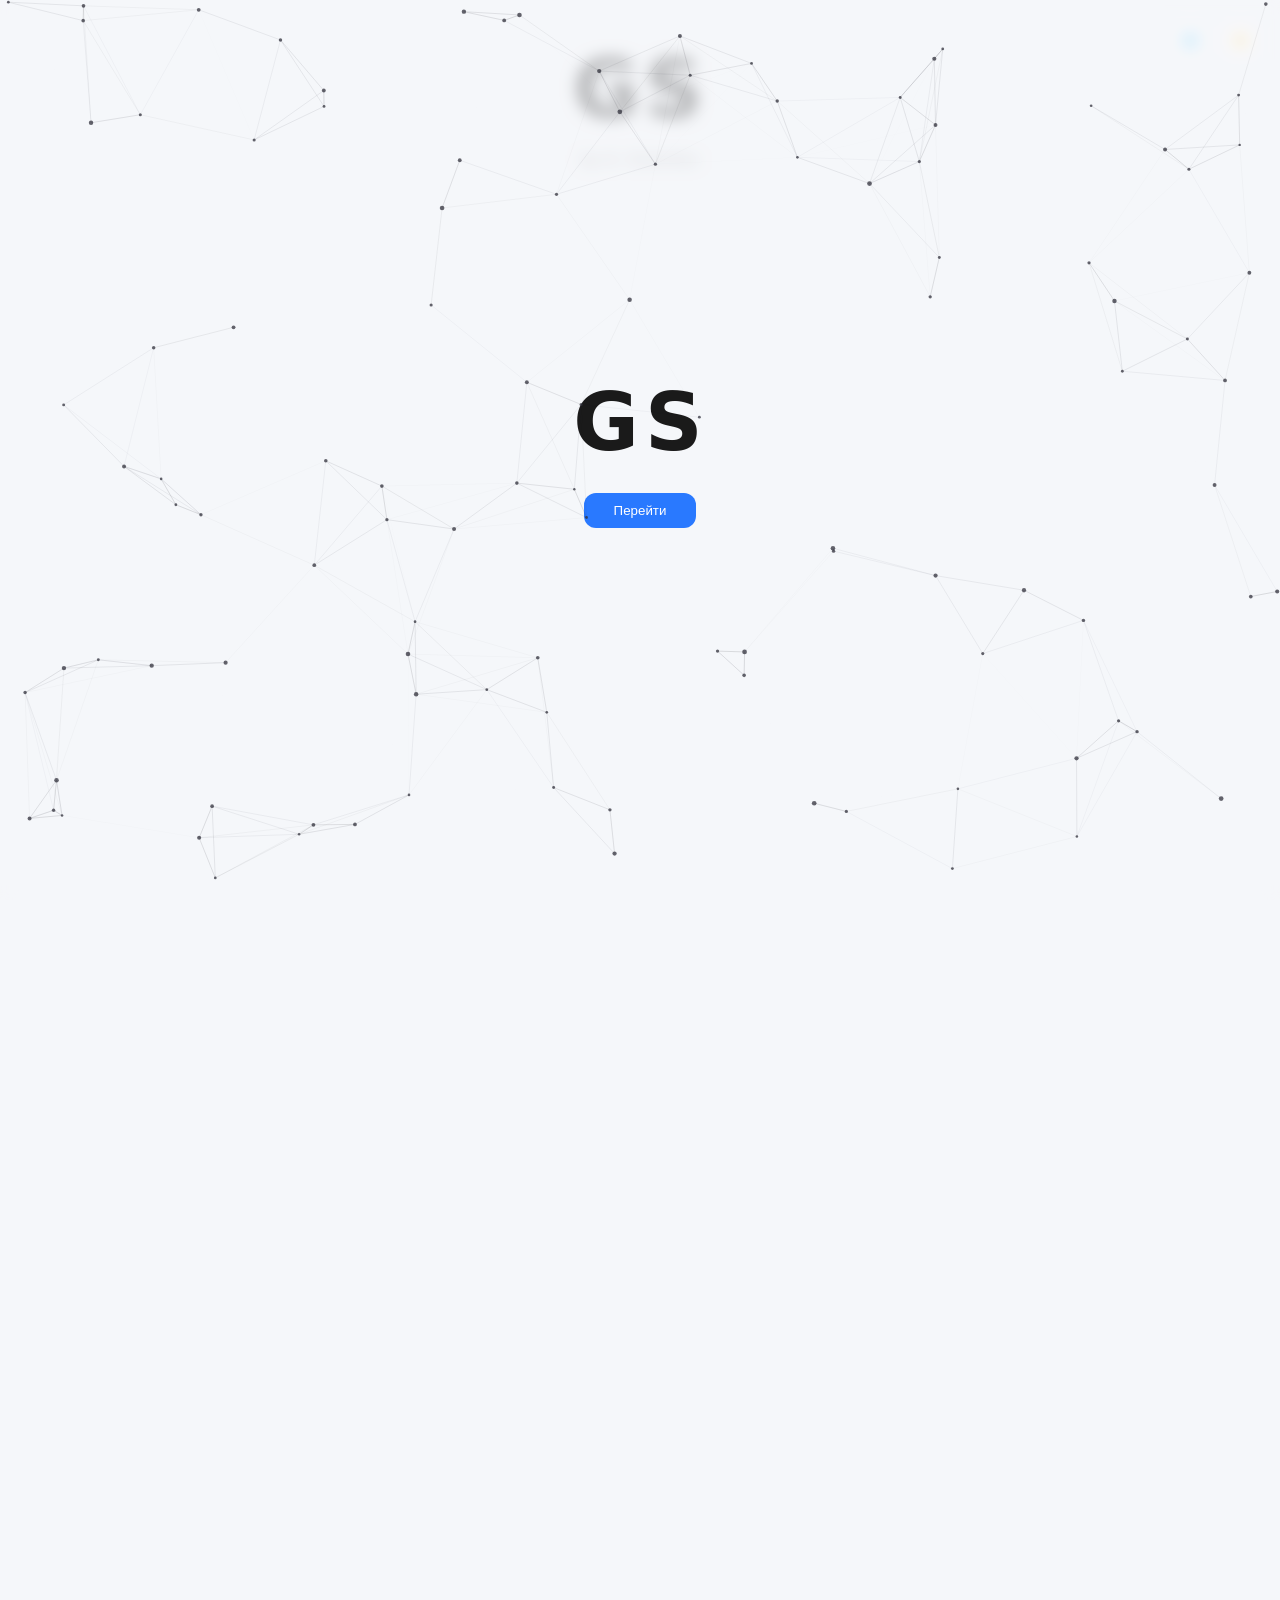
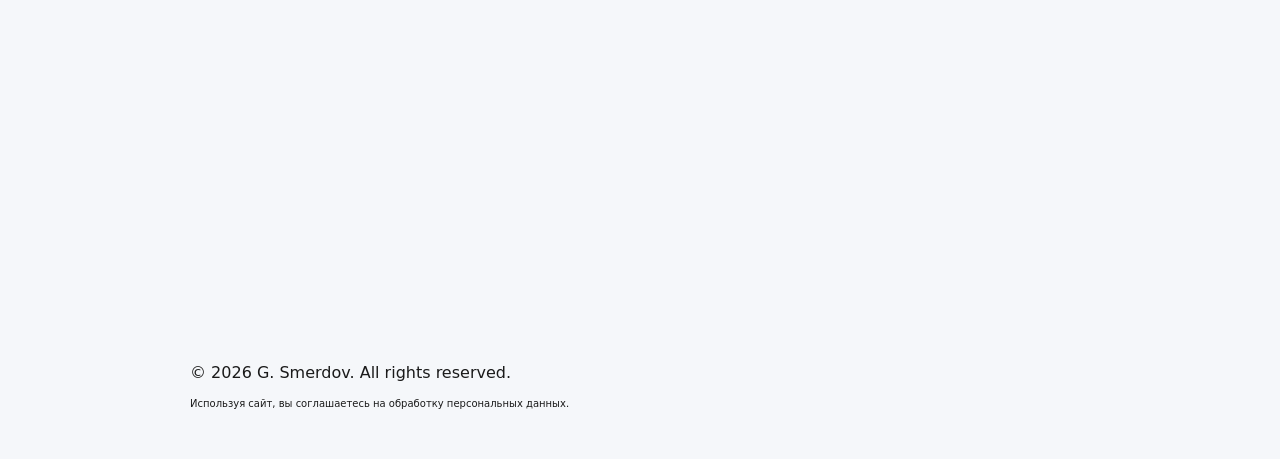
==== index.html @ bc24699f "Update index.html" ====
<!DOCTYPE html>
<html lang="ru" id="html-tag" style="scroll-behavior: smooth;">
<head>
    <meta charset="UTF-8">
    <meta name="viewport" content="width=device-width, initial-scale=1.0">
    <title id="site-title">GS | Мои проекты</title>
	<link rel="icon" href="images/GS Ecosystem.png" type="image/png">
    <!-- Мета-описание для поисковых систем (SEO) -->
    <meta name="description" content="Портфолио разработчика G. Smerdov. Проекты GS.HTTP и GS.HTTP Lite для анализа HTTP-трафика и API.">
    
    <style>
        :root { --bg: #050505; --card: #111; --acc: #2979FF; --txt: #fff; --brd: #1A1A1A; --heart: #FF1744; }
        .light { --bg: #f5f7fa; --card: #fff; --txt: #1a1a1a; --brd: #e1e4e8; }
        body { font-family: system-ui, sans-serif; background: var(--bg); color: var(--txt); margin: 0; transition: 0.3s; }
        .container { max-width: 900px; margin: 0 auto; padding: 40px 20px; }
        .btn, .card, .c-btn { border-radius: 12px; border: 1px solid var(--brd); transition: 0.2s; }
        .btn:active { transform: scale(0.96); }
        .controls { position: fixed; top: 20px; right: 20px; display: flex; gap: 10px; z-index: 100; }
        .c-btn { width: 40px; height: 40px; background: var(--card); color: var(--txt); cursor: pointer; display: flex; align-items: center; justify-content: center; }
        header { text-align: center; margin-bottom: 60px; }
        .grid { display: grid; grid-template-columns: repeat(auto-fit, minmax(280px, 1fr)); gap: 20px; }
        .card { background: var(--card); padding: 20px; text-decoration: none; color: inherit; }
        .card:hover { border-color: var(--acc); }
        .badge { font-size: 10px; font-weight: 700; padding: 4px 8px; background: var(--brd); border-radius: 6px; text-transform: uppercase; }
        .more-btn { display: inline-block; margin-top: 20px; color: var(--acc); font-weight: 700; text-decoration: none; border: 1px solid var(--acc); padding: 10px 20px; border-radius: 10px; cursor: pointer; background: none; }
        .more-btn:hover { background: var(--acc); color: #fff; }
/* Возвращаем приветственное окно на самый верхний слой */
/* Полностью непрозрачное приветственное окно поверх всего сайта */
#welcome {
    position: fixed;
    inset: 0;
    background: rgba(5, 5, 5, 0.7); /* Изменили сплошной цвет на прозрачный */
    backdrop-filter: blur(8px); /* Добавили размытие заднего плана */
    -webkit-backdrop-filter: blur(8px);
    display: flex;
    flex-direction: column;
    align-items: center;
    justify-content: center;
    z-index: 1000;
    transition: 0.5s;
}

/* Настройки прозрачности welcome-экрана для светлой темы */
.light #welcome {
    background: rgba(245, 247, 250, 0.7);
}



        
/* ==========================================
   ИСПРАВЛЕНИЕ ВЫРАВНИВАНИЯ И СПОЙЛЕРОВ
   ========================================== */

/* Карточка новости */
.news-card {
    cursor: pointer !important;
}

.news-item {
    display: block !important;
    width: 100% !important;
    text-align: left !important; /* Принудительно выравниваем текст по левому краю */
}

.news-item-title {
    font-size: 1.3rem !important;
    font-weight: 700 !important;
    text-align: left !important;
    margin-bottom: 4px !important;
}

/* Кнопка "Подробнее" */
.more-details-btn {
    display: flex !important;
    align-items: center !important;
    gap: 6px !important;
    font-size: 13px !important;
    color: var(--acc) !important;
    font-weight: 600 !important;
    margin-top: 12px !important;
    text-align: left !important;
}

.more-details-btn .arrow {
    display: inline-block !important;
    transition: transform 0.3s cubic-bezier(0.4, 0, 0.2, 1) !important;
}

/* Поворот стрелочки при открытии */
.news-card.active .more-details-btn .arrow {
    transform: rotate(90deg) !important;
}

/* Скрываемый контейнер (Grid-сетка) */
.news-content-scroll {
    display: grid !important;
    grid-template-rows: 0fr !important; /* Изначально скрыт */
    overflow: hidden !important;
    transition: grid-template-rows 0.4s cubic-bezier(0.4, 0, 0.2, 1) !important;
}

/* Раскрытие при добавлении класса active */
.news-card.active .news-content-scroll {
    grid-template-rows: 1fr !important;
}

.news-content-body {
    min-height: 0 !important;
    padding-top: 16px !important;
    text-align: left !important; /* Выравнивание контента внутри */
}

.news-content-body h4 {
    font-size: 1.1rem !important;
    margin-bottom: 10px !important;
    text-align: left !important;
}

/* Красивые списки с дефисами */
.news-content-body ul {
    list-style: none !important; /* Полностью убираем дефолтные белые точки слева */
    padding: 0 !important;
    margin: 0 !important;
    text-align: left !important;
}

.news-content-body ul li {
    position: relative !important;
    padding-left: 20px !important; /* Отступ под кастомный дефис */
    margin-bottom: 8px !important;
    font-size: 0.95rem !important;
    line-height: 1.5 !important;
    text-align: left !important;
    list-style-type: none !important;
}

/* Автоматический дефис вместо точек */
.news-content-body ul li::before {
    content: "—" !important;
    position: absolute !important;
    left: 0 !important;
    top: 0 !important;
    color: var(--acc) !important;
    font-weight: bold !important;
}



        /* Стили для спойлеров и кнопок копирования */
        summary.news-title { list-style: none; cursor: pointer; outline: none; padding-right: 20px; position: relative; }
        summary.news-title::-webkit-details-marker { display: none; }
        summary.news-title::after { content: '▸'; position: absolute; right: 0; top: 0; color: var(--acc); transition: transform 0.2s; }
        details[open] summary.news-title::after { transform: rotate(90deg); }
        .share-btn { background: none; border: none; cursor: pointer; font-size: 14px; opacity: 0.5; padding: 0; transition: 0.2s; margin-top: -3px; }
        .share-btn:hover { opacity: 1; transform: scale(1.1); }

        /* Стили для Toast-уведомлений */
        #toast-container { position: fixed; bottom: 30px; left: 50%; transform: translateX(-50%); z-index: 2000; pointer-events: none; }
        .toast { background: var(--card); color: var(--txt); border: 1px solid var(--brd); padding: 12px 24px; border-radius: 10px; font-size: 14px; font-weight: 600; box-shadow: 0 4px 12px rgba(0,0,0,0.15); opacity: 0; transform: translateY(20px); transition: 0.3s; }
        .toast.show { opacity: 1; transform: translateY(0); }

        /* Стили для контактов */
        .contacts-grid { display: flex; flex-wrap: wrap; justify-content: center; gap: 15px; margin-top: 20px; }
        .contact-link { display: flex; align-items: center; gap: 8px; font-size: 14px; color: inherit; text-decoration: none; background: var(--card); border: 1px solid var(--brd); padding: 10px 20px; border-radius: 10px; font-weight: 600; transition: 0.2s; }
        .contact-link:hover { border-color: var(--acc); background: rgba(41, 121, 255, 0.05); }
        
        /* Стилизация кнопки CloudTips с анимацией пульсации */
        .contact-link.tips-btn:hover { border-color: var(--heart); background: rgba(255, 23, 68, 0.05); }
        .contact-link.tips-btn:hover span { animation: pulse 0.8s infinite alternate; display: inline-block; }
        @keyframes pulse { 
            0% { transform: scale(1); } 
            100% { transform: scale(1.3); } 
        }

        /* Стили кастомного скроллбара */
        ::-webkit-scrollbar { width: 8px; height: 8px; }
        ::-webkit-scrollbar-track { background: var(--bg); }
        ::-webkit-scrollbar-thumb { background: var(--brd); border-radius: 4px; }
        ::-webkit-scrollbar-thumb:hover { background: var(--acc); }

        /* Эффект плавного появления при скролле (Scroll Reveal) */
        .reveal { opacity: 0; transform: translateY(40px); transition: opacity 0.6s ease-out, transform 0.6s ease-out; }
        .reveal.active { opacity: 1; transform: translateY(0); }
/* ==========================================
   ФИНАЛЬНЫЙ ФИКС ВЫРАВНИВАНИЯ И КЛИКОВ
   ========================================== */

/* Делаем всю карточку кликабельной */
.news-card {
    cursor: pointer !important;
    text-align: left !important; /* Убираем центрирование текста */
}

.news-item {
    text-align: left !important;
}

.news-item-title {
    font-size: 1.3rem !important;
    font-weight: 700 !important;
    text-align: left !important;
}

/* Кнопка "Подробнее" со стрелочкой */
.more-details-btn {
    display: flex !important;
    align-items: center !important;
    gap: 6px !important;
    font-size: 13px !important;
    color: var(--acc) !important;
    font-weight: 600 !important;
    margin-top: 12px !important;
    text-align: left !important;
}

.more-details-btn .arrow {
    display: inline-block !important;
    transition: transform 0.3s ease !important;
}

/* Поворот стрелочки при открытии карточки */
.news-card.active .more-details-btn .arrow {
    transform: rotate(90deg) !important;
}

/* Скрытие контента через сетку Grid */
.news-content-scroll {
    display: grid !important;
    grid-template-rows: 0fr !important; /* По умолчанию скрыто */
    overflow: hidden !important;
    transition: grid-template-rows 0.4s cubic-bezier(0.4, 0, 0.2, 1) !important;
}

/* Раскрытие сетки при клике (добавлении класса active) */
.news-card.active .news-content-scroll {
    grid-template-rows: 1fr !important;
}

.news-content-body {
    min-height: 0 !important;
    padding-top: 16px !important;
    text-align: left !important;
}

.news-content-body h4 {
    text-align: left !important;
    font-size: 1.1rem !important;
    margin-bottom: 10px !important;
}

/* Полное удаление улетевших стандартных точек */
.news-content-body ul {
    list-style: none !important; 
    padding: 0 !important;
    margin: 0 !important;
    text-align: left !important;
}

.news-content-body ul li {
    position: relative !important;
    padding-left: 20px !important; /* Отступ для красивого дефиса */
    margin-bottom: 8px !important;
    font-size: 0.95rem !important;
    line-height: 1.5 !important;
    text-align: left !important;
    list-style-type: none !important;
}

/* Новые автоматические маркеры-дефисы */
.news-content-body ul li::before {
    content: "—" !important;
    position: absolute !important;
    left: 0 !important;
    top: 0 !important;
    color: var(--acc) !important;
    font-weight: bold !important;
}

/* --- СТИЛИ АНИМАЦИИ ЛОГОТИПА --- */
.logo-container {
    display: flex;
    align-items: center;
    justify-content: center;
    height: 100px;
    margin: 0 auto 10px auto;
}

.main-letter {
    font-size: 5rem;
    font-weight: 800;
    color: var(--txt); /* Переменная цвета текста сайта */
    text-transform: uppercase;
    line-height: 1;
    user-select: none;
}

.extra-text {
    font-size: 3.8rem;
    font-weight: 600;
    color: var(--txt);
    opacity: 0.7; /* Делаем выезжающий текст чуть мягче */
    line-height: 1;
    white-space: nowrap;
    overflow: hidden;
    opacity: 0;
    max-width: 0;
}

.text-g {
    padding-left: 4px;
    animation: expandTextG 7s cubic-bezier(0.25, 1, 0.5, 1) infinite;
}

.text-s {
    padding-left: 4px;
    animation: expandTextS 7s cubic-bezier(0.25, 1, 0.5, 1) infinite;
}

.divider {
    width: 2px;
    background-color: var(--brd); /* Граница в цвет текущей темы */
    border-radius: 1px;
    height: 0;
    opacity: 0;
    margin: 0;
    animation: showDivider 7s cubic-bezier(0.25, 1, 0.5, 1) infinite;
}

@keyframes showDivider {
    0%, 15%, 85%, 100% { height: 0; opacity: 0; margin: 0; }
    28%, 72% { height: 60px; opacity: 1; margin: 0 15px; }
}

@keyframes expandTextG {
    0%, 15%, 85%, 100% { opacity: 0; max-width: 0; letter-spacing: -10px; }
    28%, 72% { opacity: 1; max-width: 220px; letter-spacing: normal; }
}

@keyframes expandTextS {
    0%, 15%, 85%, 100% { opacity: 0; max-width: 0; letter-spacing: -10px; }
    28%, 72% { opacity: 1; max-width: 150px; letter-spacing: normal; }
}

/* Адаптивность для мобильных экранов */
@media (max-width: 480px) {
    .logo-container { height: 60px; }
    .main-letter { font-size: 2.8rem; }
    .extra-text { font-size: 2.1rem; }
    @keyframes showDivider {
        0%, 15%, 85%, 100% { height: 0; opacity: 0; margin: 0; }
        28%, 72% { height: 35px; opacity: 1; margin: 0 8px; }
    }
    @keyframes expandTextG {
        0%, 15%, 85%, 100% { opacity: 0; max-width: 0; letter-spacing: -5px; }
        28%, 72% { opacity: 1; max-width: 120px; letter-spacing: normal; }
    }
    @keyframes expandTextS {
        0%, 15%, 85%, 100% { opacity: 0; max-width: 0; letter-spacing: -5px; }
        28%, 72% { opacity: 1; max-width: 80px; letter-spacing: normal; }
    }
}
/* --- СТИЛИ РАЗДЕЛА: ДИЗАЙН ПРОЕКТОВ --- */
.slider-window {
    position: relative;
    width: 100%;
    max-width: 1000px;
    padding: 30px 0;
    display: flex;
    justify-content: center;
    align-items: center;
    margin: 0 auto;
}

/* Окно просмотра: центрирует элементы и скрывает полосу прокрутки браузера */
.slider-viewport {
    width: 100%;
    max-width: 800px; /* Ширина, чтобы было видно боковые телефоны */
    overflow-x: auto;
    scroll-behavior: smooth;
    display: flex;
    justify-content: flex-start;
    scrollbar-width: none; /* Скрываем скроллбар в Firefox */
}

.slider-viewport::-webkit-scrollbar {
    display: none; /* Скрываем скроллбар в Chrome/Safari */
}

/* Длинная лента со всеми смартфонами */
.slider-track {
    display: flex;
    gap: 40px;
    /* Добавляем отступы по бокам, чтобы первый и последний слайды могли встать ровно по центру */
    padding: 0 calc(50% - 130px); 
}

/* Стиль смартфона */
.phone-card {
    width: 260px;
    flex-shrink: 0;
    transition: opacity 0.4s, transform 0.4s, filter 0.4s;
    opacity: 0.3;
    filter: blur(1.5px);
    transform: scale(0.85);
}

/* Класс активного центрального экрана */
.phone-card.active {
    opacity: 1;
    filter: blur(0);
    transform: scale(1);
}

.phone-card img {
    width: 100%;
    display: block;
    height: auto;
    border-radius: 28px;
    border: 1px solid rgba(255, 255, 255, 0.15);
    box-shadow: 0 20px 40px rgba(0,0,0,0.5);
}

/* Кнопки-стрелки */
.nav-btn {
    position: absolute;
    top: 50%;
    transform: translateY(-50%);
    width: 48px;
    height: 48px;
    background-color: #ffffff;
    border: 1px solid #eaeaea;
    border-radius: 50%;
    display: flex;
    justify-content: center;
    align-items: center;
    cursor: pointer;
    box-shadow: 0 4px 12px rgba(0, 0, 0, 0.2);
    z-index: 10;
    transition: background-color 0.2s;
}

.nav-btn:hover { background-color: #f9f9f9; }
.nav-btn svg { width: 22px; height: 22px; fill: #4a4a4a; }
.prev-btn { left: 20px; }
.next-btn { right: 20px; }

/* Описание под телефонами */
.slider-description {
    text-align: center;
    margin-top: 20px;
    font-size: 1.05em; /* Сделали шрифт чуть крупнее и выразительнее */
    font-weight: 500;  /* Сделали текст немного плотнее */
    
    /* Самое важное изменение: */
    color: inherit;    /* Текст автоматически станет чёрным на светлой теме и белым на тёмной */
    
    min-height: 40px;
    padding: 0 20px;
    font-family: Arial, sans-serif;
    opacity: 0.9;      /* Добавит мягкости внешнему виду */
}


/* Индикаторы */
.dots-container {
    display: flex;
    justify-content: center;
    gap: 8px;
    margin-top: 15px;
    margin-bottom: 10px;
}

.dot {
    width: 8px;
    height: 8px;
    background-color: #555555;
    border-radius: 50%;
    transition: background-color 0.3s;
}

.dot.active { background-color: #ffffff; }

/* Обновлённые стили для идеальной видимости на тёмном фоне */
.main-link-block {
    display: inline-flex;
    align-items: center;
    gap: 12px;
    padding: 10px 20px;
    background: #111111; /* Тёмный фон кнопки */
    border: 1px solid #333333; /* Сделали рамку контрастнее, чтобы её было видно */
    border-radius: 10px;
    text-decoration: none;
    transition: all 0.2s ease-in-out;
    width: fit-content;
    margin-top: 15px;
}

/* Эффект при наведении */
.main-link-block:hover {
    background-color: #1a1a1a;
    border-color: #555555; /* Рамка становится ещё ярче */
}

/* Иконка GitHub — делаем её БЕЛОЙ */
.logo {
    max-height: 22px;
    width: auto;
    filter: invert(1); /* ХАК: автоматически перекрашивает чёрный PNG-логотип в белый цвет */
}

/* Белый текст */
.github-text {
    color: #ffffff;
    font-weight: 500;
    font-size: 15px;
    white-space: nowrap;
}
		

</style>
</head>
<body class="light" id="body-tag">



<!-- Контейнер для всплывающих уведомлений -->
<div id="toast-container"></div>

<!-- Индикатор прогресса прокрутки -->
<div id="scroll-progress" style="position: fixed; top: 0; left: 0; width: 0%; height: 4px; background: var(--acc); z-index: 1001; transition: width 0.1s ease-out;"></div>

<div id="welcome">
    <div class="logo-container" style="margin-bottom: 20px;">
        <div class="main-letter">G</div>
        <div class="extra-text text-g">S.HTTP</div>
        <div class="divider"></div>
        <div class="main-letter">S</div>
        <div class="extra-text text-s">peed</div>
    </div>
    <button class="btn" style="padding: 10px 30px; background: var(--acc); color: #fff; border: none; cursor: pointer;" onclick="closeW()" data-key="w_b">Перейти</button>
</div>


<div class="controls">
    <button class="c-btn" onclick="toggleL()">🌐</button>
    <button class="c-btn" onclick="toggleT()" id="tBtn">☀️</button>
</div>

<div class="container">
    <header style="text-align: center; margin-bottom: 40px;">
        <div class="logo-container">
            <!-- Левая часть: G + S.HTTP -->
            <div class="main-letter">G</div>
            <div class="extra-text text-g">S.HTTP</div>
            
            <!-- Вертикальный разделитель -->
            <div class="divider"></div>
            
            <!-- Правая часть: S + peed -->
            <div class="main-letter">S</div>
            <div class="extra-text text-s">peed</div>
        </div>
        <p style="opacity: 0.5; margin: 0;">by G. Smerdov</p>
    </header>


    <!-- Раздел с проектами -->
    <section class="reveal">
        <h2 data-key="p_h">Мои проекты</h2>
        <div class="grid">
<div class="card"> 
    <span class="badge">Android</span> 
    <h3>GS.HTTP</h3> 
    <p style="font-size: 14px; opacity: 0.7;" data-key="p_d2">Анализ HTTP-трафика.</p>

    <!-- Контейнер для двух кнопок сторов --> 
    <div style="display: flex; gap: 10px; margin-top: 14px; flex-wrap: wrap;"> 

        <!-- КНОПКА RUSTORE (С динамическими цветами под любую тему) --> 
        <a href="https://www.rustore.ru/catalog/app/com.flet.gshttp" target="_blank" rel="noopener noreferrer" 
           style="display: inline-flex; align-items: center; justify-content: center; gap: 8px; color: currentColor; background-color: rgba(128, 128, 128, 0.08); border: 1px solid rgba(128, 128, 128, 0.2); padding: 8px 16px; height: 38px; border-radius: 10px; font-family: system-ui, sans-serif; font-size: 13px; font-weight: 600; text-decoration: none; transition: all 0.2s ease;" 
           onmouseover="this.style.backgroundColor='rgba(128, 128, 128, 0.15)'; this.style.borderColor='rgba(128, 128, 128, 0.4)';" 
           onmouseout="this.style.backgroundColor='rgba(128, 128, 128, 0.08)'; this.style.borderColor='rgba(128, 128, 128, 0.2)';" 
           onmousedown="this.style.transform='translateY(1px)';" 
           onmouseup="this.style.transform='none';"> 
            <span style="display: flex; align-items: center; justify-content: center; width: 18px; height: 18px;"> 
                <img src="images/rutore-logo.svg.png" alt="Логотип RuStore" style="width: 100%; height: 100%; object-fit: contain;"> 
            </span> 
            <span>RuStore</span> 
        </a> 

        <!-- КНОПКА RUMARKET (С динамическими цветами под любую тему) --> 
        <a href="https://ruplay.market/apps/com.flet.gshttp" target="_blank" rel="noopener noreferrer" 
           style="display: inline-flex; align-items: center; justify-content: center; gap: 8px; color: currentColor; background-color: rgba(128, 128, 128, 0.08); border: 1px solid rgba(128, 128, 128, 0.2); padding: 8px 16px; height: 38px; border-radius: 10px; font-family: system-ui, sans-serif; font-size: 13px; font-weight: 600; text-decoration: none; transition: all 0.2s ease;" 
           onmouseover="this.style.backgroundColor='rgba(128, 128, 128, 0.15)'; this.style.borderColor='rgba(128, 128, 128, 0.4)';" 
           onmouseout="this.style.backgroundColor='rgba(128, 128, 128, 0.08)'; this.style.borderColor='rgba(128, 128, 128, 0.2)';" 
           onmousedown="this.style.transform='translateY(1px)';" 
           onmouseup="this.style.transform='none';"> 
            <span style="display: flex; align-items: center; justify-content: center; width: 18px; height: 18px;"> 
                <svg viewBox="0 0 600 600" version="1.1" xmlns="http://w3.org" style="width: 100%; height: 100%;"> 
                    <defs> 
                        <linearGradient x1="50%" y1="0%" x2="50%" y2="100%" id="gradient-lite-card-v3"> 
                            <stop stop-color="#FF4272" offset="0%"></stop> 
                            <stop stop-color="#FF1D3C" offset="100%"></stop> 
                        </linearGradient> 
                    </defs> 
                    <g stroke="none" stroke-width="1" fill="none" fill-rule="evenodd"> 
                        <path d="M460.002882,599.95 L139.897118,599.95 C62.6046801,599.95 -0.05,537.291794 -0.05,460.002882 L-0.05,139.897118 C-0.05,62.6046801 62.6082055,-0.05 139.897118,-0.05 L460.002882,-0.05 C537.29532,-0.05 599.95,62.6082055 599.95,139.897118 L599.95,460.002882 C599.95,537.291794 537.291794,599.95 460.002882,599.95 Z" fill="url(#gradient-lite-card-v3)"></path> 
                        <g transform="translate(100.100000, 155.970000)" fill="#FFFFFF" fill-rule="nonzero"> 
                            <path d="M313.585816,1.12419979 C342.388231,1.12766954 371.194115,1.13113929 400,1.13460905 L400,192.661474 C400,192.661474 398.03959,225.898232 383.688694,245.700109 C379.80314,251.060024 375.177989,255.821734 374.167646,256.844004 L373.983425,257.029295 C373.97218,257.040512 373.966447,257.0462 373.966447,257.0462 C372.158706,258.843532 366.600163,264.211239 358.310925,269.537309 C348.300689,275.96676 337.91225,280.015961 327.176836,282.906265 C321.208862,284.50929 307.121667,287.909648 265.259104,288.008968 C250.668795,288.041498 240.034004,287.656356 232.171545,287.083847 C232.146801,281.749188 232.107942,273.061228 232.069134,264.213944 L232.057108,261.466656 C232.018462,252.620589 231.981334,243.945609 231.95989,238.635693 C231.940063,234.171279 231.908433,226.14663 231.877366,217.952072 L231.868076,215.491998 C231.837245,207.297361 231.808212,199.271848 231.793342,194.805781 C231.95989,192.109783 231.904374,187.234781 229.680262,181.77339 C229.253483,180.732465 227.522076,176.638157 223.625544,172.464045 C219.34734,167.866623 214.808903,165.750074 209.958189,163.453098 C207.085234,162.092955 203.674468,160.746691 198.59475,159.35879 C192.411651,157.665551 182.970455,155.687792 170.618136,155.347756 C176.239135,154.272133 201.925713,148.734408 218.129456,124.723721 C226.200101,112.763484 228.975903,100.584653 229.784355,90.9387415 C229.815583,119.345605 229.84681,147.752468 229.878038,176.155861 C229.964782,179.649902 230.714249,194.271439 242.03952,205.516906 C249.249666,212.671536 257.573602,215.329366 260.137749,216.054545 C265.509941,217.57108 269.802197,217.67412 271.290739,217.678244 L272.066758,217.678389 C294.998352,217.678389 313.585816,199.087455 313.585816,176.159331 L313.585816,1.12419979 Z M161.270623,0.0728648011 C170.035218,0.24288267 178.896966,0.357384501 187.862806,0.409430787 C202.054093,0.492704846 215.995559,0.419840044 229.683732,0.211654898 C229.71149,25.4020576 229.739248,50.5889905 229.767006,75.7793931 C229.263892,68.3610624 226.918339,44.0519769 207.036658,23.6116653 C189.590743,5.68345449 168.921427,1.28727815 161.270623,0.0728648011 Z" opacity="0.8"></path> 
                            <path d="M143.456914,0 L143.456914,195.499731 C143.526309,202.116549 144.261897,213.580611 148.602557,226.366649 C148.151489,225.37083 147.610208,224.312555 146.954425,223.229993 C146.145972,221.894138 144.6401,219.649208 141.704689,216.807481 C135.702018,211.002585 129.158065,207.980431 127.433598,207.203206 L127.177268,207.088959 L127.177268,207.088959 L126.663833,206.864762 C121.263639,204.540322 115.498438,203.13918 102.03501,201.734876 C94.2974619,200.926424 84.203952,200.13532 72.2645339,199.906317 C72.4900678,229.024479 72.7190715,258.135702 72.9480752,287.250395 L0,287.142832 L0,287.142832 L0,0 L143.456914,0 Z M157.495533,0 C158.751583,0.0277580195 160.011103,0.0520462865 161.274093,0.0763345535 C168.924897,1.28727815 189.594212,5.68692424 207.036658,23.6151351 C226.009264,43.1186135 229.01407,66.1473604 229.687202,74.6586631 L229.687202,92.0213043 C228.764248,101.486789 225.905172,113.207613 218.132926,124.723721 C201.929182,148.734408 176.246075,154.272133 170.621606,155.347756 C182.973925,155.687792 192.418591,157.665551 198.59822,159.35879 C203.677938,160.746691 207.088704,162.092955 209.961659,163.453098 C214.812373,165.746604 219.350809,167.866623 223.629014,172.464045 C227.522076,176.638157 229.256953,180.732465 229.683732,181.77339 C231.907843,187.238251 231.963359,192.109783 231.796811,194.805781 C231.831509,204.184521 231.925192,229.260422 231.963359,238.635693 C231.982471,243.764101 232.016936,252.028039 232.053665,260.553685 L232.061566,262.383568 L232.061566,262.383568 L232.069507,264.215178 C232.107942,273.062012 232.146801,281.749188 232.171545,287.083847 C219.031592,286.119255 213.622248,284.627262 210.423136,283.652261 C192.633716,278.253327 182.005864,270.49843 178.366094,267.6914 C173.470273,263.91631 166.444024,257.705453 160.160303,248.958207 C155.746777,242.809806 152.48868,236.508735 150.091081,230.41932 C149.761455,229.267362 149.289568,227.882931 148.606027,226.366649 C144.261897,213.580611 143.529779,202.116549 143.460384,195.499731 L143.460384,0 L157.495533,0 Z M148.602557,226.370118 C149.286098,227.8864 149.761455,229.270832 150.087611,230.422789 C149.5498,229.059177 149.057095,227.705973 148.602557,226.370118 Z M174.625514,83.8852649 L81.4082982,37.852072 C76.1336615,35.2627049 69.9,39.0988043 69.9,45.0447584 L69.9,137.015242 C69.9,142.961196 76.1336615,146.797295 81.4082982,144.207928 L174.625514,98.1747351 C180.571468,95.2976606 180.571468,86.7623394 174.625514,83.8852649 Z"></path> 
                        </g> 
                    </g> 
                </svg> 
            </span> 
            <span>RuMarket</span> 
        </a> 
    </div> 
</div>

<div class="card"> 
    <span class="badge">Android</span> 
    <h3>GS.HTTP Lite</h3> 
    <!-- Описание исправлено на строгое «Анализ HTTP-трафика.» -->
    <p style="font-size: 14px; opacity: 0.7;" data-key="p_d0">Лёгкий анализ HTTP-трафика.</p> 

    <!-- Контейнер для двух кнопок сторов --> 
    <div style="display: flex; gap: 10px; margin-top: 14px; flex-wrap: wrap;"> 

        <!-- КНОПКА RUSTORE (С динамическими цветами под любую тему) --> 
        <a href="https://www.rustore.ru/catalog/app/com.georgiy.smerdov.gshttp" target="_blank" rel="noopener noreferrer" 
           style="display: inline-flex; align-items: center; justify-content: center; gap: 8px; color: currentColor; background-color: rgba(128, 128, 128, 0.08); border: 1px solid rgba(128, 128, 128, 0.2); padding: 8px 16px; height: 38px; border-radius: 10px; font-family: system-ui, sans-serif; font-size: 13px; font-weight: 600; text-decoration: none; transition: all 0.2s ease;" 
           onmouseover="this.style.backgroundColor='rgba(128, 128, 128, 0.15)'; this.style.borderColor='rgba(128, 128, 128, 0.4)';" 
           onmouseout="this.style.backgroundColor='rgba(128, 128, 128, 0.08)'; this.style.borderColor='rgba(128, 128, 128, 0.2)';" 
           onmousedown="this.style.transform='translateY(1px)';" 
           onmouseup="this.style.transform='none';"> 
            <span style="display: flex; align-items: center; justify-content: center; width: 18px; height: 18px;"> 
                <!-- Ваша PNG картинка --> 
                <img src="images/rutore-logo.svg.png" alt="Логотип RuStore" style="width: 100%; height: 100%; object-fit: contain;"> 
            </span> 
            <span>RuStore</span> 
        </a> 

        <!-- КНОПКА RUMARKET (С динамическими цветами под любую тему) --> 
        <a href="https://ruplay.market/apps/com.georgiy.smerdov.gshttp" target="_blank" rel="noopener noreferrer" 
           style="display: inline-flex; align-items: center; justify-content: center; gap: 8px; color: currentColor; background-color: rgba(128, 128, 128, 0.08); border: 1px solid rgba(128, 128, 128, 0.2); padding: 8px 16px; height: 38px; border-radius: 10px; font-family: system-ui, sans-serif; font-size: 13px; font-weight: 600; text-decoration: none; transition: all 0.2s ease;" 
           onmouseover="this.style.backgroundColor='rgba(128, 128, 128, 0.15)'; this.style.borderColor='rgba(128, 128, 128, 0.4)';" 
           onmouseout="this.style.backgroundColor='rgba(128, 128, 128, 0.08)'; this.style.borderColor='rgba(128, 128, 128, 0.2)';" 
           onmousedown="this.style.transform='translateY(1px)';" 
           onmouseup="this.style.transform='none';"> 
            <span style="display: flex; align-items: center; justify-content: center; width: 18px; height: 18px;"> 
                <!-- Встроенный векторный логотип RuMarket --> 
                <svg viewBox="0 0 600 600" version="1.1" xmlns="http://w3.org" style="width: 100%; height: 100%;"> 
                    <defs> 
                        <linearGradient x1="50%" y1="0%" x2="50%" y2="100%" id="gradient-lite-card-v4"> 
                            <stop stop-color="#FF4272" offset="0%"></stop> 
                            <stop stop-color="#FF1D3C" offset="100%"></stop> 
                        </linearGradient> 
                    </defs> 
                    <g stroke="none" stroke-width="1" fill="none" fill-rule="evenodd"> 
                        <path d="M460.002882,599.95 L139.897118,599.95 C62.6046801,599.95 -0.05,537.291794 -0.05,460.002882 L-0.05,139.897118 C-0.05,62.6046801 62.6082055,-0.05 139.897118,-0.05 L460.002882,-0.05 C537.29532,-0.05 599.95,62.6082055 599.95,139.897118 L599.95,460.002882 C599.95,537.291794 537.291794,599.95 460.002882,599.95 Z" fill="url(#gradient-lite-card-v4)"></path> 
                        <g transform="translate(100.100000, 155.970000)" fill="#FFFFFF" fill-rule="nonzero"> 
                            <path d="M313.585816,1.12419979 C342.388231,1.12766954 371.194115,1.13113929 400,1.13460905 L400,192.661474 C400,192.661474 398.03959,225.898232 383.688694,245.700109 C379.80314,251.060024 375.177989,255.821734 374.167646,256.844004 L373.983425,257.029295 C373.97218,257.040512 373.966447,257.0462 373.966447,257.0462 C372.158706,258.843532 366.600163,264.211239 358.310925,269.537309 C348.300689,275.96676 337.91225,280.015961 327.176836,282.906265 C321.208862,284.50929 307.121667,287.909648 265.259104,288.008968 C250.668795,288.041498 240.034004,287.656356 232.171545,287.083847 C232.146801,281.749188 232.107942,273.061228 232.069134,264.213944 L232.057108,261.466656 C232.018462,252.620589 231.981334,243.945609 231.95989,238.635693 C231.940063,234.171279 231.908433,226.14663 231.877366,217.952072 L231.868076,215.491998 C231.837245,207.297361 231.808212,199.271848 231.793342,194.805781 C231.95989,192.109783 231.904374,187.234781 229.680262,181.77339 C229.253483,180.732465 227.522076,176.638157 223.625544,172.464045 C219.34734,167.866623 214.808903,165.750074 209.958189,163.453098 C207.085234,162.092955 203.674468,160.746691 198.59475,159.35879 C192.411651,157.665551 182.970455,155.687792 170.618136,155.347756 C176.239135,154.272133 201.925713,148.734408 218.129456,124.723721 C226.200101,112.763484 228.975903,100.584653 229.784355,90.9387415 C229.815583,119.345605 229.84681,147.752468 229.878038,176.155861 C229.964782,179.649902 230.714249,194.271439 242.03952,205.516906 C249.249666,212.671536 257.573602,215.329366 260.137749,216.054545 C265.509941,217.57108 269.802197,217.67412 271.290739,217.678244 L272.066758,217.678389 C294.998352,217.678389 313.585816,199.087455 313.585816,176.159331 L313.585816,1.12419979 Z M161.270623,0.0728648011 C170.035218,0.24288267 178.896966,0.357384501 187.862806,0.409430787 C202.054093,0.492704846 215.995559,0.419840044 229.683732,0.211654898 C229.71149,25.4020576 229.739248,50.5889905 229.767006,75.7793931 C229.263892,68.3610624 226.918339,44.0519769 207.036658,23.6116653 C189.590743,5.68345449 168.921427,1.28727815 161.270623,0.0728648011 Z" opacity="0.8"></path> 
                            <path d="M143.456914,0 L143.456914,195.499731 C143.526309,202.116549 144.261897,213.580611 148.602557,226.366649 C148.151489,225.37083 147.610208,224.312555 146.954425,223.229993 C146.145972,221.894138 144.6401,219.649208 141.704689,216.807481 C135.702018,211.002585 129.158065,207.980431 127.433598,207.203206 L127.177268,207.088959 L127.177268,207.088959 L126.663833,206.864762 C121.263639,204.540322 115.498438,203.13918 102.03501,201.734876 C94.2974619,200.926424 84.203952,200.13532 72.2645339,199.906317 C72.4900678,229.024479 72.7190715,258.135702 72.9480752,287.250395 L0,287.142832 L0,287.142832 L0,0 L143.456914,0 Z M157.495533,0 C158.751583,0.0277580195 160.011103,0.0520462865 161.274093,0.0763345535 C168.924897,1.28727815 189.594212,5.68692424 207.036658,23.6151351 C226.009264,43.1186135 229.01407,66.1473604 229.687202,74.6586631 L229.687202,92.0213043 C228.764248,101.486789 225.905172,113.207613 218.132926,124.723721 C201.929182,148.734408 176.246075,154.272133 170.621606,155.347756 C182.973925,155.687792 192.418591,157.665551 198.59822,159.35879 C203.677938,160.746691 207.088704,162.092955 209.961659,163.453098 C214.812373,165.746604 219.350809,167.866623 223.629014,172.464045 C227.522076,176.638157 229.256953,180.732465 229.683732,181.77339 C231.907843,187.238251 231.963359,192.109783 231.796811,194.805781 C231.831509,204.184521 231.925192,229.260422 231.963359,238.635693 C231.982471,243.764101 232.016936,252.028039 232.053665,260.553685 L232.061566,262.383568 L232.061566,262.383568 L232.069507,264.215178 C232.107942,273.062012 232.146801,281.749188 232.171545,287.083847 C219.031592,286.119255 213.622248,284.627262 210.423136,283.652261 C192.633716,278.253327 182.005864,270.49843 178.366094,267.6914 C173.470273,263.91631 166.444024,257.705453 160.160303,248.958207 C155.746777,242.809806 152.48868,236.508735 150.091081,230.41932 C149.761455,229.267362 149.289568,227.882931 148.606027,226.366649 C144.261897,213.580611 143.529779,202.116549 143.460384,195.499731 L143.460384,0 L157.495533,0 Z M148.602557,226.370118 C149.286098,227.8864 149.761455,229.270832 150.087611,230.422789 C149.5498,229.059177 149.057095,227.705973 148.602557,226.370118 Z M174.625514,83.8852649 L81.4082982,37.852072 C76.1336615,35.2627049 69.9,39.0988043 69.9,45.0447584 L69.9,137.015242 C69.9,142.961196 76.1336615,146.797295 81.4082982,144.207928 L174.625514,98.1747351 C180.571468,95.2976606 180.571468,86.7623394 174.625514,83.8852649 Z"></path> 
                        </g> 
                    </g> 
                </svg> 
            </span> 
            <span>RuMarket</span> 
        </a> 
    </div> 
</div>
<div class="card">
    <span class="badge">Windows</span>
    <h3>GS.Monitor</h3>
    <p style="font-size: 14px;" data-key="p_dev">Мощный инструмент анализа HTTP-трафикана ПК</p>
    
    <!-- ВСТАВЛЕННЫЙ БЛОК GITHUB -->
    <!-- Замените ССЫЛКУ и путь к ЛОГОТИПУ на свои -->
        <a href="https://github.com/g60373250-wq/GS.Monitor/releases/tag/v1.0.0" target="_blank" class="main-link-block">
            <img src="images/logo.png" alt="Логотип" class="logo">
            <span class="github-text">GitHub</span>
        </a>
    </div>
</div>
</section>

<!-- Раздел с новостями -->
<section style="margin-top: 50px; text-align: center;" class="reveal">
    <h2 data-key="n_h">Новости</h2>
    
    <!-- ВМЕСТО СТАРОГО КОДА С DETAILS ВСТАВЬТЕ ТОЛЬКО ЭТОТ КОНТЕЙНЕР -->
    <ul class="news-list" id="news-container"></ul>
    
    <a href="https://gs-ht-news.ru" class="more-btn" data-key="n_m" target="_blank">Смотреть все новости</a>
</section>

<!-- Раздел: Дизайн проектов -->
<section style="margin-top: 70px; text-align: center; padding: 20px 0;" class="reveal">
    <h2 data-key="p_d_title">Дизайн проектов</h2>
    
    <div class="slider-window">
        <!-- Левая стрелка -->
        <button class="nav-btn prev-btn" id="prevBtn" aria-label="Назад" type="button">
            <svg viewBox="0 0 24 24"><path d="M15.41 16.59L10.83 12l4.58-4.59L14 6l-6 6 6 6 1.41-1.41z"/></svg>
        </button>

        <!-- Окно просмотра -->
        <div class="slider-viewport" id="viewport">
            <div class="slider-track">
                <div class="phone-card active" id="slide0"><img src="images/screenshot1.png" alt="Экран 1"></div>
                <div class="phone-card" id="slide1"><img src="images/screenshot2.png" alt="Экран 2"></div>
                <div class="phone-card" id="slide2"><img src="images/screenshot3.png" alt="Экран 3"></div>
                <div class="phone-card" id="slide3"><img src="images/screenshot4.png" alt="Экран 4"></div>
                <div class="phone-card" id="slide4"><img src="images/screenshot5.png" alt="Экран 5"></div>
                <div class="phone-card" id="slide5"><img src="images/screenshot6.png" alt="Экран 6"></div>
            </div>
        </div>

        <!-- Правая стрелка -->
        <button class="nav-btn next-btn" id="nextBtn" aria-label="Вперед" type="button">
            <svg viewBox="0 0 24 24"><path d="M8.59 16.59L13.17 12 8.59 7.41L10 6l6 6-6 6-1.41-1.41z"/></svg>
        </button>
    </div>

    <!-- Интерактивное описание экрана -->
    <div class="slider-description" id="sliderDesc">
        Интерактивное представление нового дизайна приложения GS.HTTP.Lie
    </div>

    <!-- Точки пагинации -->
    <div class="dots-container">
        <div class="dot active" id="dot0"></div>
        <div class="dot" id="dot1"></div>
        <div class="dot" id="dot2"></div>
        <div class="dot" id="dot3"></div>
        <div class="dot" id="dot4"></div>
        <div class="dot" id="dot5"></div>
    </div>
</section>	


    <!-- Раздел Контакты и Поддержка -->
    <section style="margin-top: 50px; text-align: center;" class="reveal">
        <h2 data-key="c_h">Контакты и поддержка</h2>
        <div class="contacts-grid">
        <a href="https://t.me/GS_smerdov" target="_blank" class="contact-link">
        	<span><img src="images/telegram.png" alt="Telegram" style="height: 20px; width: auto; vertical-align: middle; margin-right: 5px;"></span> <span data-key="c_tg">Telegram-канал</span>
        </a>
            <!-- Кнопка CloudTips для донатов с вашей персональной ссылкой -->
            <a href="https://pay.cloudtips.ru/p/3e8ec825" target="_blank" class="contact-link tips-btn">
                <span style="color: var(--heart);">❤️</span> <span data-key="c_tips">Поддержать проект</span>
            </a>
            <a href="privacy.html" target="_blank" class="contact-link">
                <span>📄</span> <span data-key="p_d4">Политика конфиденциальности</span>
            </a>
	    <a href="news.html" target="_blank" class="contact-link">
                <span></span> <span data-key="p_d5">Вопросы-ответы</span>
            </a>
        </div>
    </section>

    <footer>
        <p>© 2026 G. Smerdov. All rights reserved.</p>
        <p style="font-size: 10px;" data-key="f_law">Используя сайт, вы соглашаетесь на обработку персональных данных.</p>
    </footer>
</div>

<!-- Кнопка «Наверх» -->
<button id="to-top-btn" class="c-btn" style="position: fixed; bottom: 20px; right: 20px; display: none; z-index: 99; font-size: 18px;" onclick="scrollToTop()">↑</button>

<script>
    const dict = { 
        ru: { 
            title: "GS | Мои проекты",
            w_b: "Перейти",
            p_h: "Мои проекты",
			p_d0: "Лёгкий анализ HTTP-трафика.",
            p_d1: "Анализ HTTP-трафика и API.",
            p_d2: "Анализ HTTP-трафика.",
            p_d3: "Новости в ТГК",
            p_d4: "Политика конфиденциальности",
	    	p_d5: "Вопросы-ответы",    
            p_dev: "Мощный инструмент анализа HTTP-трафика для ПК",
            n_h: "Новости", 
            n_m: "Смотреть все новости",
            c_h: "Контакты и поддержка",
            f_law: "Используя сайт, вы соглашаетесь на обработку персональных данных.",
            c_tg: "Telegram-канал",
            c_tips: "Поддержать проект",
            t_copy: "Ссылка скопирована!",
            
            n_t1: "Обновление GS.HTTP v1.0.3",
            n_d1: `<h4>Что нового:</h4>
                <ul>
                    <li>— <strong>Версия:</strong> 1.0.3</li>
                    <li>— <strong>Оптимизация веса:</strong> с 65 МБ до более 10 МБ.</li>
                    <li>— Приложение полностью перенесено на движок <b>gson</b>.</li>
                    <li>— Добавлен выбор HTTP-методов: GET, POST, HEAD, PUT.</li>
                    <li>— Новый инструмент: живой поиск и фильтрация по Заголовкам, Куки и JSON-телу ответа.</li>
                    <li>— Добавлена кнопка плавного переключения Тёмной/Светлой темы.</li>
                    <li>— Появилась кнопка «Открыть в браузере» для успешных сканов.</li>
                    <li>— В раздел инфо улучшена кнопка поддержки и кнопка сайта разработчика.</li>
                    <li>— Обновлен дизайн иконки приложения (GS).</li>
                </ul>`,
            n_t2: "Обновление GS.HTTP.Lite v1.0.8",
            n_d2: `<h4>Что нового:</h4>
                <ul>
                    <li>— <strong>Версия:</strong> 1.0.8</li>
                    <li>— <strong>Изменения в интерфейсе главного меню приложения.</strong></li>
                    <li>— Управление данными: вся информация о приложении и его параметры теперь объединены в разделе <b>Настройки</b>.</li>
                    <li>— Автоматический переход (Автодирект): в настройки добавлена функция, которая при поиске автоматически устанавливает безопасное соединение по протоколу https://.</li>
                    <li>— Смена темы: добавлена кнопка переключения темы оформления, которая синхронизируется с системными настройками устройства.</li>
                    <li>— Очистка истории ввода: встроена кнопка быстрого удаления истории. Например, после проверки сайта пользователь может зайти в настройки и очистить историю в один клик, что избавляет от необходимости вручную стирать данные в поисковой строке.</li>
					<li>— Оптимизация пространства: кнопка «Приступить» перенесена в нижнюю часть экрана. Это решение позволило разгрузить интерфейс и сделать дизайн приложения более минималистичным и аккуратным.</li>
					<li>— <strong>Изменение интерфейса сканера в приложении.</strong></li>
					<li>— Добавлен современный: минималистичный дизайн главного экрана с быстрыми вкладками для переключения HTTP-методов (GET, POST, HEAD, PUT).</li>
					<li>— Раздельные экраны настроек: глобальные настройки приложения теперь открываются из главного меню, а для экрана сканирования создана независимая кастомная шторка параметров.</li>
					<li>— Новые параметры сети и безопасности: добавлены конфигурации таймаута запросов (5, 10, 15 секунд), переключатель автоматического следования редиректам (3xx) и тумблер строгой проверки SSL-сертификатов.</li>
					<li>— Интеграция истории: реализована полноценная система логирования прошлых проверок с возможностью быстрой очистки истории ввода и сохранённых URL.</li>
					<li>— Оптимизация UI: исправлена читаемость элементов интерфейса в светлой теме оформления; шторки теперь поддерживают плавное развёртывание на весь экран при свайпе вверх.</li>
                </ul>`
        }, 
        en: { 
            title: "GS | My Projects",
            w_b: "Enter",
            p_h: "My Projects", 
			p_d0: "Lightweight HTTP traffic analysis.",
            p_d1: "HTTP traffic and API analysis.",
            p_d2: "HTTP traffic analysis.",
            p_d3: "News in Telegram",
            p_d4: "Privacy Policy",
	    	p_d5: "Question-answer",
            p_dev: "Powerful HTTP Traffic Analyzer for PC",
            n_h: "News", 
            n_m: "View all news",
            c_h: "Contact & Support",
            f_law: "By using this site, you agree to the processing of personal data.",
            c_tg: "Telegram Channel",
            c_tips: "Support Project",
            t_copy: "Link copied!",
            
            n_t1: "GS.HTTP Update v1.0.3",
            n_d1: `<h4>What's new:</h4>
                <ul>
                    <li>— <strong>Version:</strong> 1.0.3</li>
                    <li>— <strong>Size optimization:</strong> from 65 MB to just over 100 MB.</li>
                    <li>— The app is completely migrated to the <b>gson</b> engine.</li>
                    <li>— Added selection of HTTP methods: GET, POST, HEAD, PUT.</li>
                    <li>— New tool: live search and filtering by Headers, Cookies, and JSON response body.</li>
                    <li>— Added a button for smooth Dark/Light theme switching.</li>
                    <li>— Added an "Open in Browser" button for successful scans.</li>
                    <li>— Improved support button and developer website button in the info section.</li>
                    <li>— Updated app icon design (GS).</li>
                </ul>`,
            n_t2: "GS.HTTP.Lite Update v1.0.8",
            n_d2: `<h4>What's new:</h4>
                <ul>
                    <li>— <strong>Version:</strong> 1.0.8</li>
                    <li>— <strong>App Main Menu Interface Changes.</strong></li>
                    <li>— Data Management: all app information and its parameters are now consolidated under the <b>Settings</b> section.</li>
                    <li>— Auto-Direct: A new feature has been added to Settings that automatically establishes a secure connection via the HTTPS protocol during searches.</li>
                    <li>— Theme Switching: A theme toggle button has been added, which synchronizes with the device's system settings.</li>
                    <li>— Clear Input History: A quick-delete button for history is now built-in. For example, after checking a website, a user can go to Settings and clear their history with a single click, eliminating the need to manually erase data in the search bar.</li>
					<li>— Space Optimization: The <b>Get Started</b> button has been moved to the bottom of the screen. This solution decluttered the interface and made the app design more minimalist and neat.</li>
					<li>— <strong>App Scanner Interface Changes.</strong></li>
					<li>— Modern UI: A minimalist home screen design has been added, featuring quick tabs for switching between HTTP methods (GET, POST, HEAD, PUT).</li>
					<li>— Separate Settings Screens: Global app settings now open from the main menu, while a separate custom options sheet (bottom sheet) has been created for the scanning screen.</li>
					<li>— New Network & Security Parameters: Added request timeout configurations (5, 10, 15 seconds), an auto-follow redirects (3xx) toggle, and a strict SSL certificate validation switch.</li>
					<li>— History Integration: A full-fledged logging system for past checks has been implemented, with the ability to quickly clear input history and saved URLs.</li>
					<li>— UI Optimization: Fixed the readability of interface elements in the light theme. Bottom sheets now support smooth full-screen expansion when swiping up.</li>
                </ul>`
        } 
    };

    let lng = localStorage.getItem('lng') || 'ru';
    const savedTheme = localStorage.getItem('theme');
    const prefersDark = window.matchMedia('(prefers-color-scheme: dark)').matches;
    const isDark = savedTheme === 'dark' || (!savedTheme && prefersDark);
    
    if (isDark) {
        document.getElementById('body-tag').classList.remove('light');
        document.getElementById('tBtn').innerText = '🌙';
    } else {
        document.getElementById('body-tag').classList.add('light');
        document.getElementById('tBtn').innerText = '☀️';
    }

    apply();

    if (sessionStorage.getItem('welcome_seen')) {
        document.getElementById('welcome').style.display = 'none';
        initScrollReveal();
    }

    function toggleL() {
        lng = lng === 'ru' ? 'en' : 'ru';
        localStorage.setItem('lng', lng);
        apply();
    }

    function toggleT() {
        const body = document.getElementById('body-tag');
        const tBtn = document.getElementById('tBtn');
        
        if (body.classList.contains('light')) {
            body.classList.remove('light');
            tBtn.innerText = '🌙';
            localStorage.setItem('theme', 'dark');
        } else {
            body.classList.add('light');
            tBtn.innerText = '☀️';
            localStorage.setItem('theme', 'light');
        }
    }

    function closeW() {
        const welcome = document.getElementById('welcome');
        welcome.style.opacity = '0';
        setTimeout(() => {
            welcome.style.display = 'none';
            initScrollReveal();
        }, 500);
        sessionStorage.setItem('welcome_seen', 'true');
    }



function apply() {
    // 1. Установка языка и базовых текстов страницы
    document.documentElement.setAttribute('lang', lng);
    
    const siteTitle = document.getElementById('site-title');
    if (siteTitle && dict[lng] && dict[lng].title) {
        siteTitle.innerText = dict[lng].title;
    }

    // 2. Автоматический перевод статичных элементов по data-key
    document.querySelectorAll('[data-key]').forEach(el => {
        const key = el.getAttribute('data-key');
        if (!key || !dict[lng] || !dict[lng][key]) return;

        // Если это текстовое содержимое новости, чистим ручные дефисы "<li>— "
        if (key === 'n_d1' || key === 'n_d2') {
            el.innerHTML = dict[lng][key].replace(/<li>\s*—\s*/g, '<li>');
        } else {
            // Для всех обычных кнопок и статичного текста
            el.innerText = dict[lng][key];
        }
    });

    // 3. Поиск контейнера новостей
    const container = document.getElementById('news-container');
    if (!container) return; // Защита: если контейнера нет на странице, скрипт не упадет

    // Массив с ключами ваших новостей из словаря (dict)
    const newsKeys = [
        { titleKey: 'n_t1', descKey: 'n_d1', date: '21.05.2026', id: 'news-103' },
        { titleKey: 'n_t2', descKey: 'n_d2', date: '09.06.2026', id: 'news-lite106' }
    ];

    const existingItems = container.querySelectorAll('.news-card');

    if (existingItems.length === newsKeys.length) {
        existingItems.forEach((li, index) => {
            const keys = newsKeys[index];
            let cleanContent = dict[lng][keys.descKey].replace(/<li>\s*—\s*/g, '<li>');
            
            li.querySelector('.news-item-title').innerText = dict[lng][keys.titleKey];
            li.querySelector('.btn-text').innerText = dict[lng].s_more || (lng === 'ru' ? 'Подробнее...' : 'More details...');
            li.querySelector('.news-content-body').innerHTML = cleanContent;
        });
        return; // Завершаем выполнение функции, чтобы не перерисовывать HTML
    }

    // ==========================================================
    // ВАРИАНТ Б: ПЕРВИЧНОЕ СОЗДАНИЕ КАРТОЧЕК С НАВЕШИВАНИЕМ КЛИКОВ
    // ==========================================================
    container.innerHTML = ''; // Очищаем контейнер перед рендерингом

    newsKeys.forEach(keys => {
        const li = document.createElement('li');
        li.className = 'card news-card';
        li.id = keys.id;

        // Вырезаем жесткие дефисы для правильного CSS-отображения
        let cleanContent = dict[lng][keys.descKey].replace(/<li>\s*—\s*/g, '<li>');
        const sMoreText = dict[lng].s_more || (lng === 'ru' ? 'Подробнее...' : 'More details...');

        // Собираем правильную HTML-структуру карточки
        li.innerHTML = `
            <div>
                <div style="display: flex; justify-content: space-between; align-items: flex-start;">
                    <div class="news-date">${keys.date}</div>
                    <button class="share-btn" onclick="copyNewsLink('${keys.id}')" title="Копировать ссылку">🔗</button>
                </div>
                <div class="news-item">
                    <div class="news-item-title">${dict[lng][keys.titleKey]}</div>
                    <div class="more-details-btn">
                        <span class="btn-text">${sMoreText}</span>
                        <span class="arrow">➔</span>
                    </div>
                    <div class="news-content-scroll">
                        <div class="news-content-body">
                            ${cleanContent}
                        </div>
                    </div>
                </div>
            </div>
        `;

        // НАВЕШИВАЕМ КЛИКАБЕЛЬНОСТЬ НА СВЕЖЕЕОТРЕНДЕРЕННЫЙ БЛОК
        li.onclick = function(e) {
            // Если кликнули по кнопке скопировать ссылку или по ссылкам внутри новости — игнорируем
            if (e.target.closest('.share-btn') || e.target.closest('a')) return;

            const isActive = this.classList.contains('active');

            // Автоматически сворачиваем все остальные новости
            container.querySelectorAll('.news-card').forEach(otherCard => {
                if (otherCard !== this) otherCard.classList.remove('active');
            });

            // Переключаем класс active у текущей карточки (все остальное плавно делает CSS Grid)
            if (isActive) {
                this.classList.remove('active');
            } else {
                this.classList.add('active');
            }
        };

        container.appendChild(li);
    });
}




    window.onscroll = function() {
        manageScrollEffects();
    };

    function manageScrollEffects() {
        const winScroll = document.body.scrollTop || document.documentElement.scrollTop;
        const height = document.documentElement.scrollHeight - document.documentElement.clientHeight;
        
        const scrolled = height > 0 ? (winScroll / height) * 100 : 0;
        document.getElementById("scroll-progress").style.width = scrolled + "%";

        const topBtn = document.getElementById("to-top-btn");
        if (winScroll > 300) {
            topBtn.style.display = "flex";
        } else {
            topBtn.style.display = "none";
        }
    }

    function scrollToTop() {
        window.scrollTo({ top: 0, behavior: 'smooth' });
    }

    // Показ всплывающего Toast уведомления
    function showToast(message) {
        const container = document.getElementById('toast-container');
        const toast = document.createElement('div');
        toast.className = 'toast';
        toast.innerText = message;
        container.appendChild(toast);
        
        setTimeout(() => toast.classList.add('show'), 50);
        
        setTimeout(() => {
            toast.classList.remove('show');
            setTimeout(() => toast.remove(), 300);
        }, 2500);
    }

    function copyNewsLink(newsId) {
        const baseUrl = window.location.href.split('#');
        const fullUrl = baseUrl + '#' + newsId;

        navigator.clipboard.writeText(fullUrl).then(() => {
            const card = document.getElementById(newsId);
            const btn = card.querySelector('.share-btn');
            const originalIcon = btn.innerText;
            
            btn.innerText = '✔️';
            btn.style.opacity = '1';
            
            showToast(dict[lng].t_copy);
            
            setTimeout(() => {
                btn.innerText = originalIcon;
                btn.style.opacity = '';
            }, 1500);
        }).catch(err => {
            console.error('Ошибка копирования: ', err);
        });
    }

    // Инициализация анимации появления блоков при прокрутке
    function initScrollReveal() {
        const reveals = document.querySelectorAll('.reveal');
        const observer = new IntersectionObserver((entries) => {
            entries.forEach(entry => {
                if (entry.isIntersecting) {
                    entry.target.classList.add('active');
                    observer.unobserve(entry.target);
                }
            });
        }, { threshold: 0.15 });

        reveals.forEach(el => observer.observe(el));
    }

    window.addEventListener('DOMContentLoaded', () => {
        if (sessionStorage.getItem('welcome_seen')) {
            initScrollReveal();
        }

        const hash = window.location.hash;
        if (hash) {
            const targetNews = document.querySelector(hash);
            if (targetNews) {
                const details = targetNews.querySelector('details');
                if (details) {
                    details.open = true;
                    setTimeout(() => {
                        targetNews.scrollIntoView({ behavior: 'smooth', block: 'center' });
                    }, 500);
                }
            }
        }
    });
// ==========================================
// 1. КОНФИГУРАЦИЯ ЦВЕТОВ ДЛЯ ДВУХ ТЕМ
// ==========================================
const canvasThemes = {
    dark: {
        particleColor: 'rgba(255, 255, 255, 0.85)',
        lineColorRGB: '255, 255, 255',
        lineAlphaModifier: 0.4,
        mouseAlphaModifier: 0.75
    },
    light: {
        particleColor: 'rgba(50, 50, 60, 0.75)', 
        lineColorRGB: '50, 50, 60',              
        lineAlphaModifier: 0.3,
        mouseAlphaModifier: 0.5
    }
};

let currentCanvasColors = canvasThemes.dark;

function syncCanvasTheme() {
    const body = document.getElementById('body-tag');
    if (body && body.classList.contains('light')) {
        currentCanvasColors = canvasThemes.light;
    } else {
        currentCanvasColors = canvasThemes.dark;
    }
}

// ==========================================
// 2. АВТОНОМНЫЙ СКРИПТ АНИМАЦИИ (ИСПРАВЛЕННЫЙ)
// ==========================================
(function() {
    let canvas = document.getElementById('bgCanvas');
    if (!canvas) {
        canvas = document.createElement('canvas');
        canvas.id = 'bgCanvas';
        canvas.style.position = 'fixed';
        canvas.style.top = '0';
        canvas.style.left = '0';
        canvas.style.width = '100vw';
        canvas.style.height = '100vh';
        canvas.style.zIndex = '99999'; 
        canvas.style.pointerEvents = 'none'; 
        document.body.appendChild(canvas); 
    }
    
    const ctx = canvas.getContext('2d');
    
    const config = {
        particleCount: 110,      
        maxDistance: 150,        
        mouseDistance: 180,      
        baseSpeed: 1.2           
    };

    let particles = [];
    const mouse = { x: null, y: null };

    function updateConfigForDevice() {
        const width = window.innerWidth;
        
        if (width < 480) { 
            config.particleCount = 35;
            config.maxDistance = 90;
            config.mouseDistance = 120;
        } else if (width < 768) { 
            config.particleCount = 55;
            config.maxDistance = 110;
            config.mouseDistance = 140;
        } else if (width < 1200) { 
            config.particleCount = 85;
            config.maxDistance = 130;
            config.mouseDistance = 160;
        } else { 
            config.particleCount = 110;
            config.maxDistance = 150;
            config.mouseDistance = 180;
        }
    }

    function init() {
        particles = [];
        for (let i = 0; i < config.particleCount; i++) {
            particles.push(new Particle());
        }
    }

    function resizeCanvas() {
        canvas.width = window.innerWidth;
        canvas.height = window.innerHeight;
        
        const oldCount = config.particleCount;
        updateConfigForDevice();
        if (oldCount !== config.particleCount || particles.length === 0) {
            init(); 
        }
    }
    
    window.addEventListener('resize', resizeCanvas);

    window.addEventListener('mousemove', (e) => {
        mouse.x = e.clientX;
        mouse.y = e.clientY;
    });

    window.addEventListener('mouseleave', () => {
        mouse.x = null;
        mouse.y = null;
    });

    // Исправлено: корректное считывание координат первого касания [0]
    window.addEventListener('touchmove', (e) => {
        if (e.touches && e.touches.length > 0) {
            mouse.x = e.touches[0].clientX;
            mouse.y = e.touches[0].clientY;
        }
    }, { passive: true });

    window.addEventListener('touchend', () => {
        mouse.x = null;
        mouse.y = null;
    });

    class Particle {
        constructor() {
            this.x = Math.random() * canvas.width;
            this.y = Math.random() * canvas.height;
            this.vx = (Math.random() - 0.5) * config.baseSpeed;
            this.vy = (Math.random() - 0.5) * config.baseSpeed;
            this.radius = Math.random() * 1.2 + 1.2; 
        }

        update() {
            this.x += this.vx;
            this.y += this.vy;
            if (this.x < 0 || this.x > canvas.width) this.vx *= -1;
            if (this.y < 0 || this.y > canvas.height) this.vy *= -1;
        }

        draw() {
            ctx.beginPath();
            ctx.arc(this.x, this.y, this.radius, 0, Math.PI * 2);
            ctx.fillStyle = currentCanvasColors.particleColor; 
            ctx.fill();
        }
    }

    function animate() {
        syncCanvasTheme();
        ctx.clearRect(0, 0, canvas.width, canvas.height);

        particles.forEach(p => {
            p.update();
            p.draw();
        });

        for (let i = 0; i < particles.length; i++) {
            for (let j = i + 1; j < particles.length; j++) {
                let dx = particles[i].x - particles[j].x;
                let dy = particles[i].y - particles[j].y;
                let dist = Math.hypot(dx, dy);

                if (dist < config.maxDistance) {
                    let alpha = (1 - dist / config.maxDistance) * currentCanvasColors.lineAlphaModifier;
                    
                    if (mouse.x !== null && mouse.y !== null) {
                        let mDist1 = Math.hypot(particles[i].x - mouse.x, particles[i].y - mouse.y);
                        if (mDist1 < config.mouseDistance) alpha *= 1.5;
                    }

                    ctx.strokeStyle = `rgba(${currentCanvasColors.lineColorRGB}, ${alpha})`;
                    ctx.lineWidth = 0.6; 
                    ctx.beginPath();
                    ctx.moveTo(particles[i].x, particles[i].y);
                    ctx.lineTo(particles[j].x, particles[j].y);
                    ctx.stroke();
                }
            }

            if (mouse.x !== null && mouse.y !== null) {
                let mDx = particles[i].x - mouse.x;
                let mDy = particles[i].y - mouse.y;
                let mDist = Math.hypot(mDx, mDy);

                if (mDist < config.mouseDistance) {
                    let mAlpha = (1 - mDist / config.mouseDistance) * currentCanvasColors.mouseAlphaModifier;
                    ctx.strokeStyle = `rgba(${currentCanvasColors.lineColorRGB}, ${mAlpha})`;
                    ctx.lineWidth = 0.8; 
                    ctx.beginPath();
                    ctx.moveTo(particles[i].x, particles[i].y);
                    ctx.lineTo(mouse.x, mouse.y);
                    ctx.stroke();
                }
            }
        }
        requestAnimationFrame(animate);
    }

    // Принудительный вызов функций в правильном порядке
    updateConfigForDevice();
    resizeCanvas(); // Внутри вызовется init()
    animate();
})();

const nextBtn = document.getElementById('nextBtn');
const prevBtn = document.getElementById('prevBtn');
const descBlock = document.getElementById('sliderDesc');

let currentIdx = 0; 
const totalSlides = 6;

const descriptions = [
    "GS.HTTP.Lite: Новое минималистичное главное меню приложения.",
    "GS.HTTP.Lite: Удобное новое выпадающее меню, в котором минималистично и аккуратно расположены все дополнительные функции приложения.",
    "GS.HTTP.Lite: Теперь в приложении доступны настройки и оформлены в красивой выпадающей шторки",
    "GS.HTTP.Lite: Новый дизайн сканера в приложении.",
    "GS.HTTP.Lite: Обновлённый полномасштабный раздел настроек",
    "GS.HTTP.Lite: Обновлённый раздел очистки истории"
];

function moveSlider() {
    // 1. Сбрасываем и расставляем активные классы для правильного масштаба/прозрачности
    for (let i = 0; i < totalSlides; i++) {
        document.getElementById('slide' + i).classList.remove('active');
        document.getElementById('dot' + i).classList.remove('active');
    }

    const activeSlide = document.getElementById('slide' + currentIdx);
    activeSlide.classList.add('active');
    document.getElementById('dot' + currentIdx).classList.add('active');
    
    // 2. Команда браузеру: найти активный слайд и отцентровать его строго посередине
    activeSlide.scrollIntoView({
        behavior: 'smooth',
        block: 'nearest',
        inline: 'center'
    });

    // 3. Обновляем текст описания
    descBlock.textContent = descriptions[currentIdx];
}

nextBtn.addEventListener('click', () => {
    currentIdx = currentIdx + 1;
    if (currentIdx >= totalSlides) { currentIdx = 0; }
    moveSlider();
});

prevBtn.addEventListener('click', () => {
    currentIdx = currentIdx - 1;
    if (currentIdx < 0) { currentIdx = totalSlides - 1; }
    moveSlider();
});

window.addEventListener('load', () => {
    // 1. Сначала просто настраиваем активные классы и текст
    for (let i = 0; i < totalSlides; i++) {
        document.getElementById('slide' + i).classList.remove('active');
        document.getElementById('dot' + i).classList.remove('active');
    }
    document.getElementById('slide' + currentIdx).classList.add('active');
    document.getElementById('dot' + currentIdx).classList.add('active');
    descBlock.textContent = descriptions[currentIdx];

    // 2. Находим внутренний контейнер прокрутки слайдера
    const viewport = document.getElementById('viewport');
    const activeSlide = document.getElementById('slide' + currentIdx);
    
    if (viewport && activeSlide) {
        // Вычисляем точное положение первого слайда внутри контейнера
        const offsetLeft = activeSlide.offsetLeft - (viewport.clientWidth / 2) + (activeSlide.clientWidth / 2);
        // Прокручиваем ТОЛЬКО слайдер, не трогая скролл всей страницы
        viewport.scrollLeft = offsetLeft;
    }
});




</script>
</body>
</html>
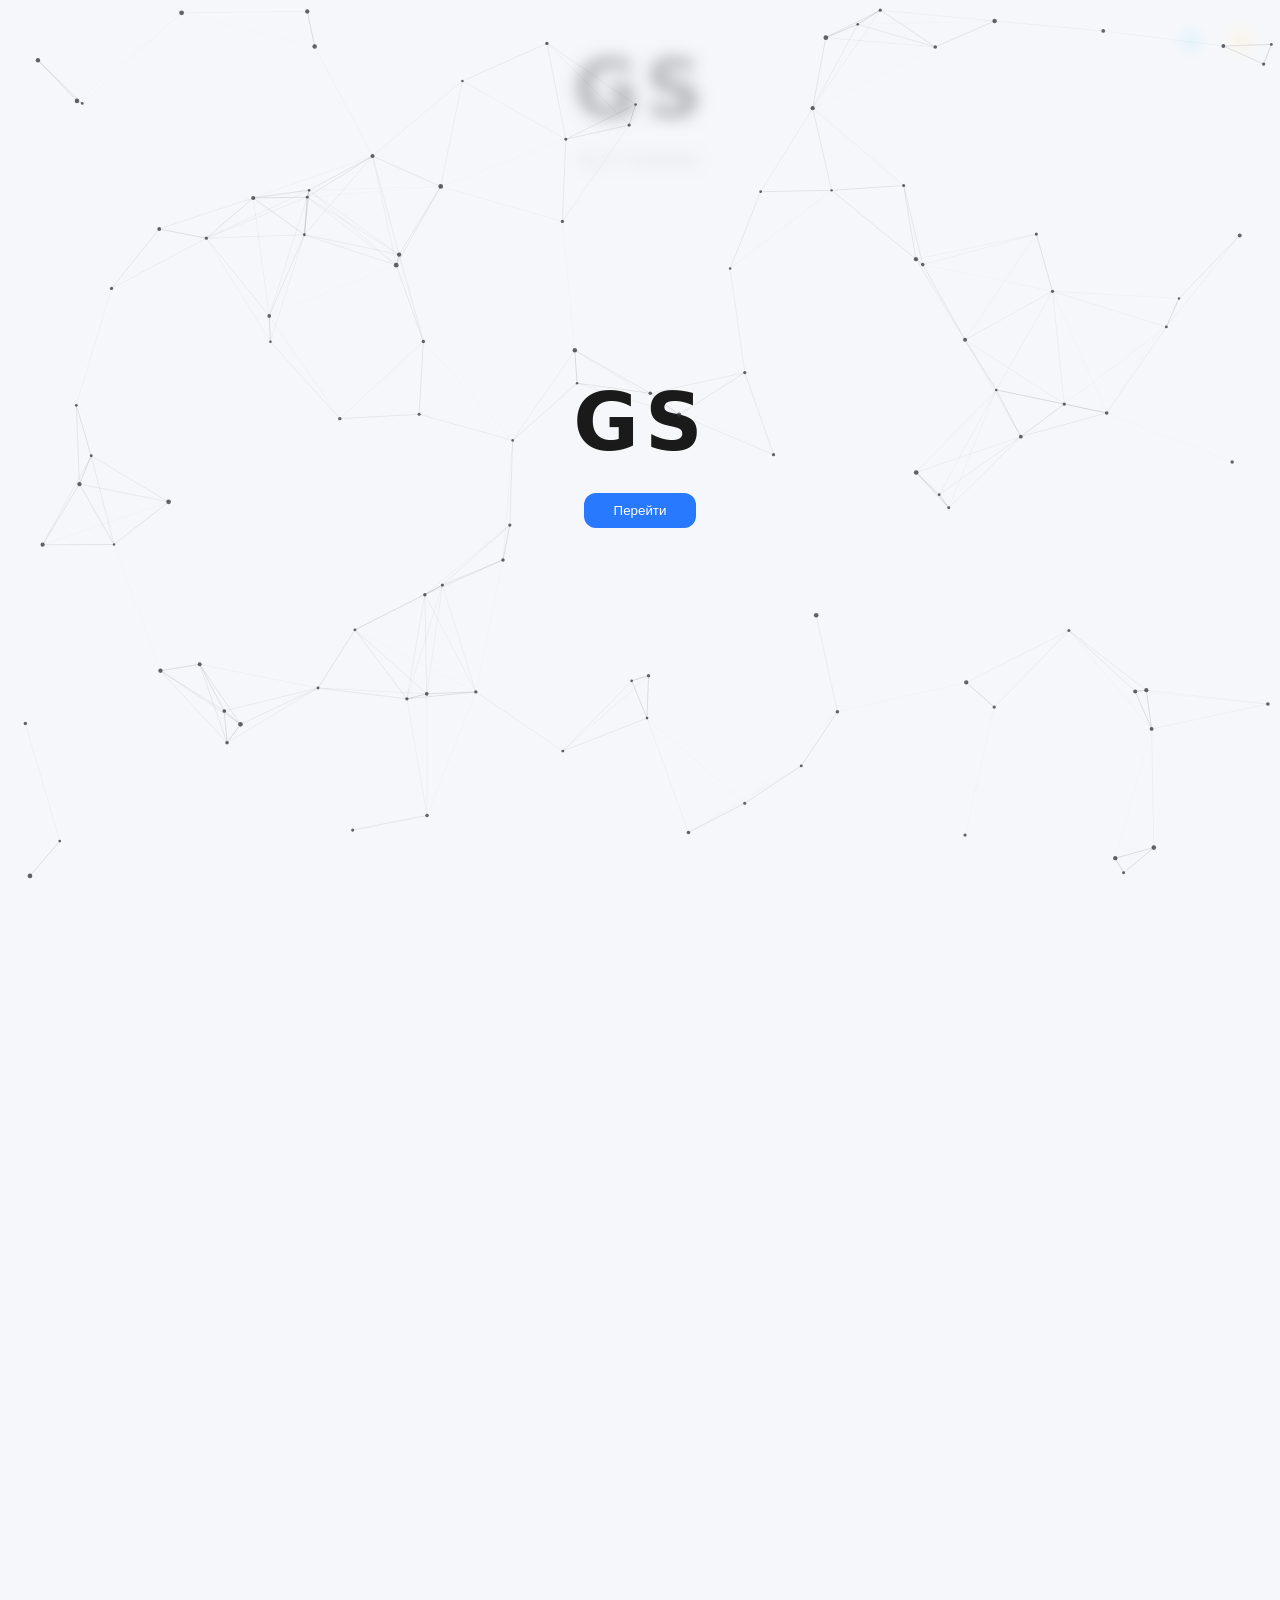
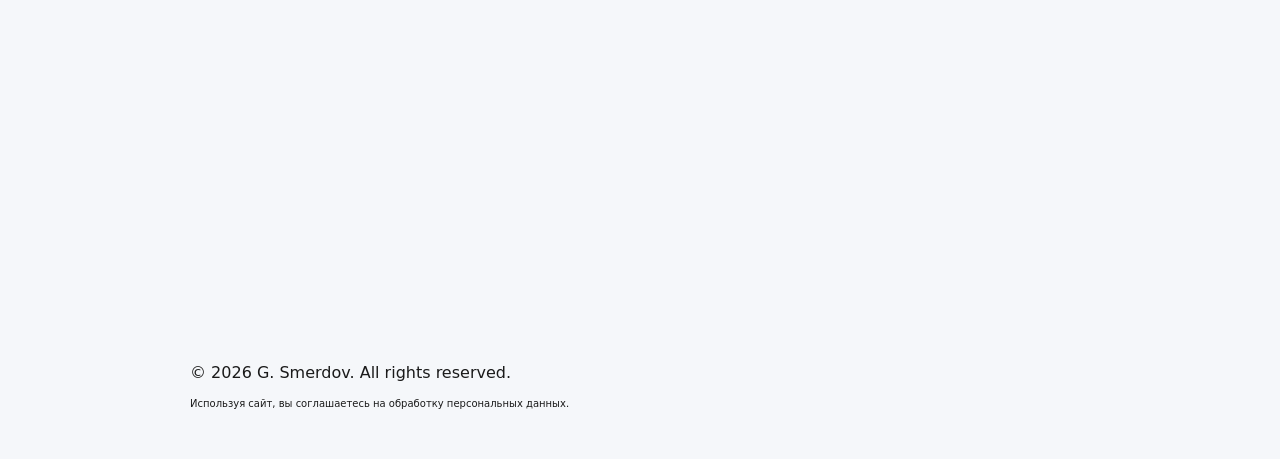
==== commit df20a5d2: "Update index.html" ====
--- a/index.html
+++ b/index.html
@@ -694,7 +694,7 @@
     <!-- ВМЕСТО СТАРОГО КОДА С DETAILS ВСТАВЬТЕ ТОЛЬКО ЭТОТ КОНТЕЙНЕР -->
     <ul class="news-list" id="news-container"></ul>
     
-    <a href="https://gs-ht-news.ru" class="more-btn" data-key="n_m" target="_blank">Смотреть все новости</a>
+    <a href="news.html" class="more-btn" data-key="n_m" target="_blank">Смотреть все новости</a>
 </section>
 
 <!-- Раздел: Дизайн проектов -->
@@ -756,7 +756,7 @@
             <a href="privacy.html" target="_blank" class="contact-link">
                 <span>📄</span> <span data-key="p_d4">Политика конфиденциальности</span>
             </a>
-	    <a href="news.html" target="_blank" class="contact-link">
+	    <a href="FAQ.html" target="_blank" class="contact-link">
                 <span></span> <span data-key="p_d5">Вопросы-ответы</span>
             </a>
         </div>
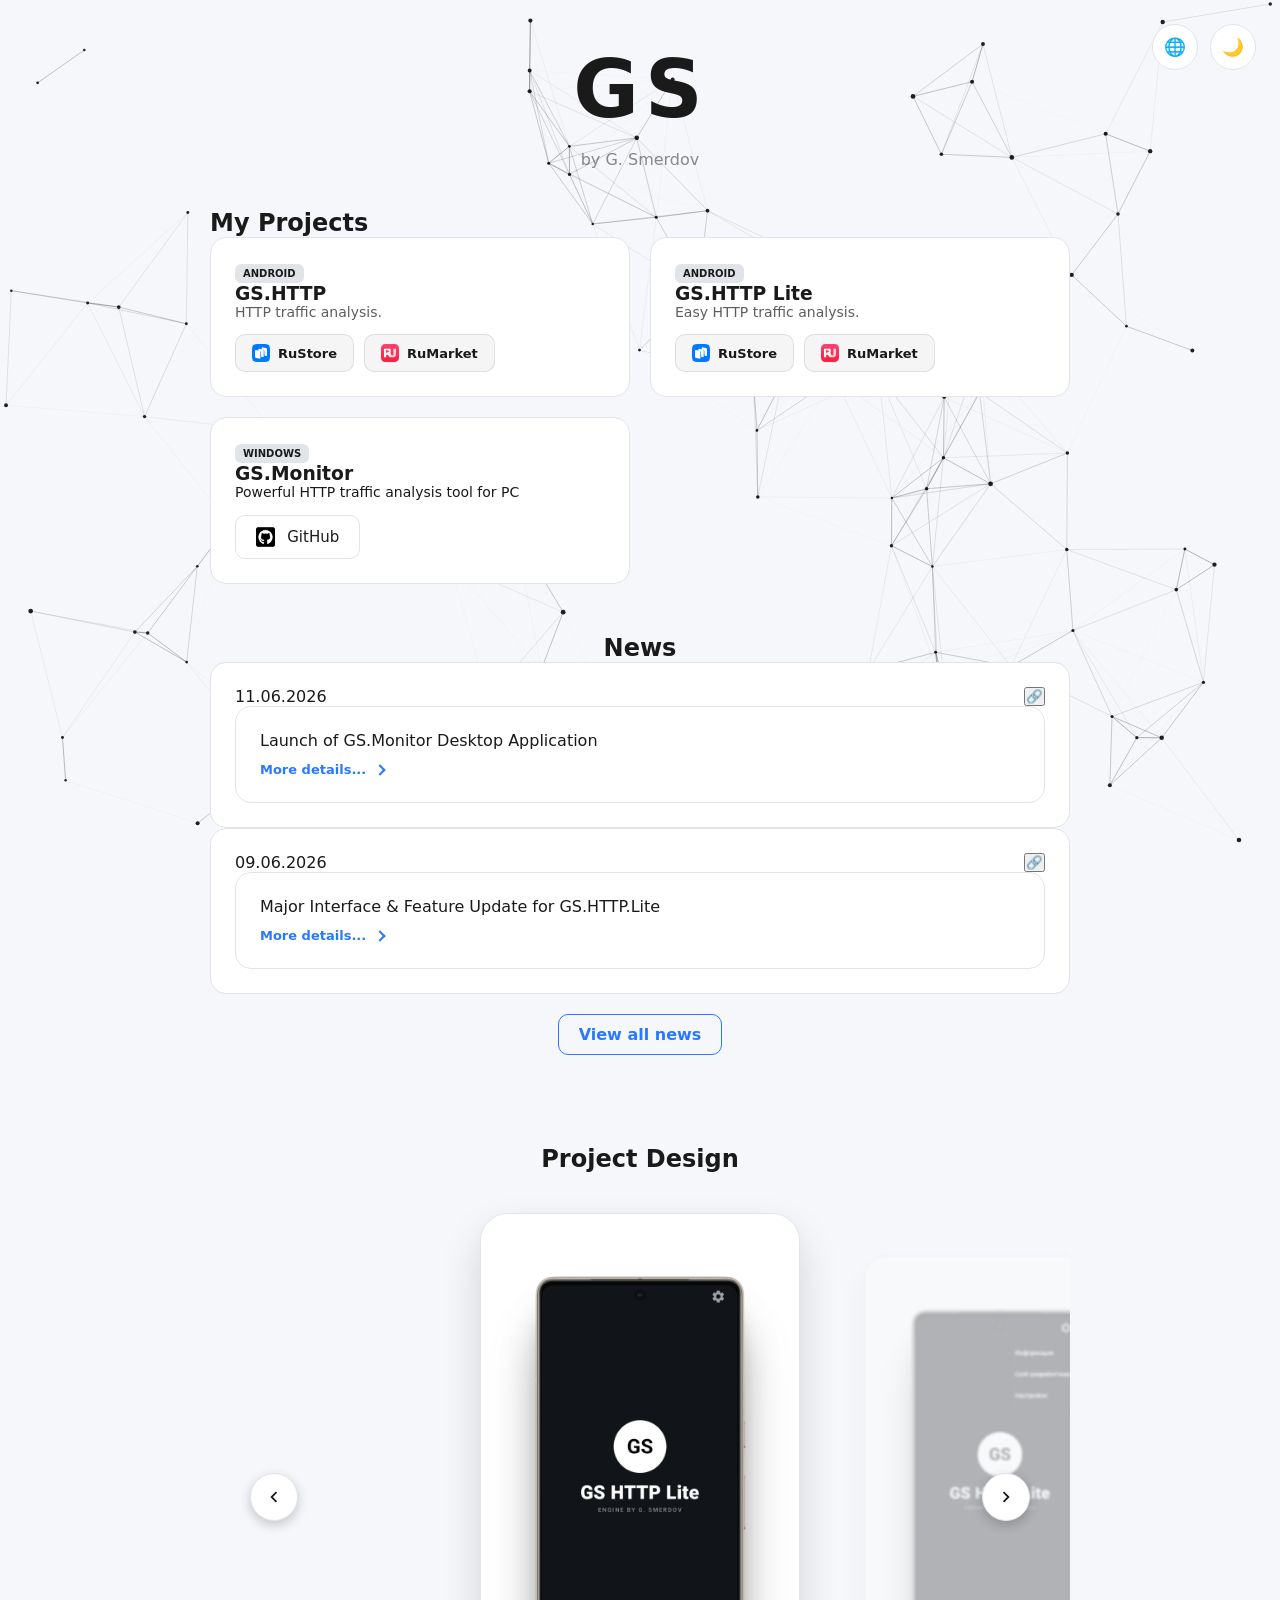
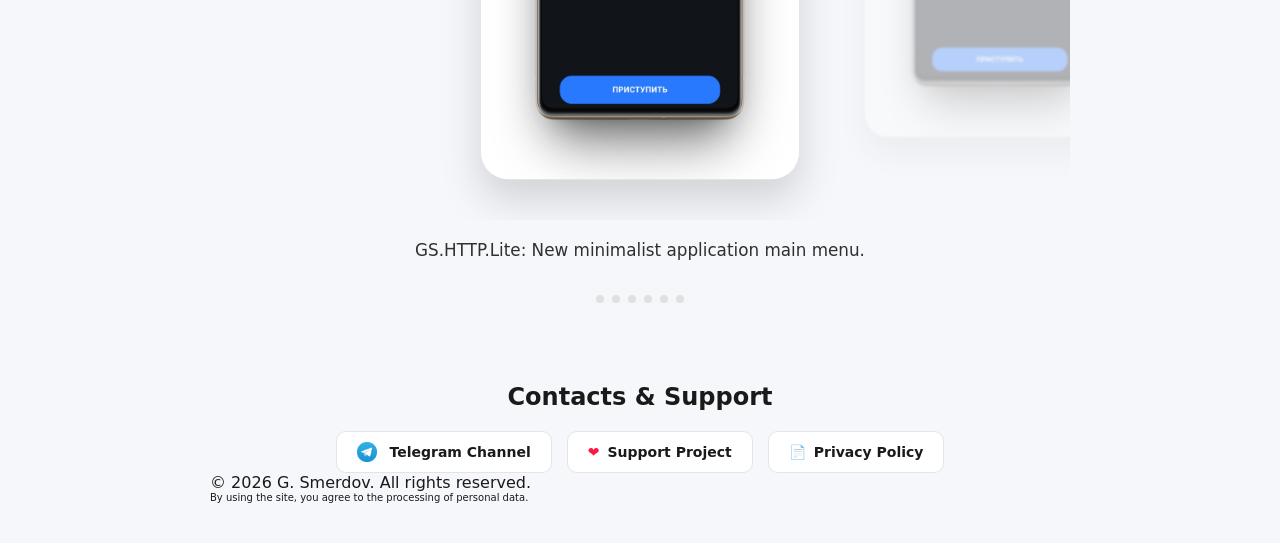
==== commit 8db70c2a: "Update index.html" ====
--- a/index.html
+++ b/index.html
@@ -1,1421 +1,519 @@
-
-<!DOCTYPE html>
-<html lang="ru" id="html-tag" style="scroll-behavior: smooth;">
-<head>
-    <meta charset="UTF-8">
-    <meta name="viewport" content="width=device-width, initial-scale=1.0">
+<!doctype html>
+<html lang="ru" style="scroll-behavior: smooth">
+  <head>
+    <meta charset="UTF-8" />
+    <meta name="viewport" content="width=device-width, initial-scale=1.0" />
     <title id="site-title">GS | Мои проекты</title>
-	<link rel="icon" href="images/GS Ecosystem.png" type="image/png">
-    <!-- Мета-описание для поисковых систем (SEO) -->
-    <meta name="description" content="Портфолио разработчика G. Smerdov. Проекты GS.HTTP и GS.HTTP Lite для анализа HTTP-трафика и API.">
-    
-    <style>
-        :root { --bg: #050505; --card: #111; --acc: #2979FF; --txt: #fff; --brd: #1A1A1A; --heart: #FF1744; }
-        .light { --bg: #f5f7fa; --card: #fff; --txt: #1a1a1a; --brd: #e1e4e8; }
-        body { font-family: system-ui, sans-serif; background: var(--bg); color: var(--txt); margin: 0; transition: 0.3s; }
-        .container { max-width: 900px; margin: 0 auto; padding: 40px 20px; }
-        .btn, .card, .c-btn { border-radius: 12px; border: 1px solid var(--brd); transition: 0.2s; }
-        .btn:active { transform: scale(0.96); }
-        .controls { position: fixed; top: 20px; right: 20px; display: flex; gap: 10px; z-index: 100; }
-        .c-btn { width: 40px; height: 40px; background: var(--card); color: var(--txt); cursor: pointer; display: flex; align-items: center; justify-content: center; }
-        header { text-align: center; margin-bottom: 60px; }
-        .grid { display: grid; grid-template-columns: repeat(auto-fit, minmax(280px, 1fr)); gap: 20px; }
-        .card { background: var(--card); padding: 20px; text-decoration: none; color: inherit; }
-        .card:hover { border-color: var(--acc); }
-        .badge { font-size: 10px; font-weight: 700; padding: 4px 8px; background: var(--brd); border-radius: 6px; text-transform: uppercase; }
-        .more-btn { display: inline-block; margin-top: 20px; color: var(--acc); font-weight: 700; text-decoration: none; border: 1px solid var(--acc); padding: 10px 20px; border-radius: 10px; cursor: pointer; background: none; }
-        .more-btn:hover { background: var(--acc); color: #fff; }
-/* Возвращаем приветственное окно на самый верхний слой */
-/* Полностью непрозрачное приветственное окно поверх всего сайта */
-#welcome {
-    position: fixed;
-    inset: 0;
-    background: rgba(5, 5, 5, 0.7); /* Изменили сплошной цвет на прозрачный */
-    backdrop-filter: blur(8px); /* Добавили размытие заднего плана */
-    -webkit-backdrop-filter: blur(8px);
-    display: flex;
-    flex-direction: column;
-    align-items: center;
-    justify-content: center;
-    z-index: 1000;
-    transition: 0.5s;
-}
-
-/* Настройки прозрачности welcome-экрана для светлой темы */
-.light #welcome {
-    background: rgba(245, 247, 250, 0.7);
-}
-
-
-
-        
-/* ==========================================
-   ИСПРАВЛЕНИЕ ВЫРАВНИВАНИЯ И СПОЙЛЕРОВ
-   ========================================== */
-
-/* Карточка новости */
-.news-card {
-    cursor: pointer !important;
-}
-
-.news-item {
-    display: block !important;
-    width: 100% !important;
-    text-align: left !important; /* Принудительно выравниваем текст по левому краю */
-}
-
-.news-item-title {
-    font-size: 1.3rem !important;
-    font-weight: 700 !important;
-    text-align: left !important;
-    margin-bottom: 4px !important;
-}
-
-/* Кнопка "Подробнее" */
-.more-details-btn {
-    display: flex !important;
-    align-items: center !important;
-    gap: 6px !important;
-    font-size: 13px !important;
-    color: var(--acc) !important;
-    font-weight: 600 !important;
-    margin-top: 12px !important;
-    text-align: left !important;
-}
-
-.more-details-btn .arrow {
-    display: inline-block !important;
-    transition: transform 0.3s cubic-bezier(0.4, 0, 0.2, 1) !important;
-}
-
-/* Поворот стрелочки при открытии */
-.news-card.active .more-details-btn .arrow {
-    transform: rotate(90deg) !important;
-}
-
-/* Скрываемый контейнер (Grid-сетка) */
-.news-content-scroll {
-    display: grid !important;
-    grid-template-rows: 0fr !important; /* Изначально скрыт */
-    overflow: hidden !important;
-    transition: grid-template-rows 0.4s cubic-bezier(0.4, 0, 0.2, 1) !important;
-}
-
-/* Раскрытие при добавлении класса active */
-.news-card.active .news-content-scroll {
-    grid-template-rows: 1fr !important;
-}
-
-.news-content-body {
-    min-height: 0 !important;
-    padding-top: 16px !important;
-    text-align: left !important; /* Выравнивание контента внутри */
-}
-
-.news-content-body h4 {
-    font-size: 1.1rem !important;
-    margin-bottom: 10px !important;
-    text-align: left !important;
-}
-
-/* Красивые списки с дефисами */
-.news-content-body ul {
-    list-style: none !important; /* Полностью убираем дефолтные белые точки слева */
-    padding: 0 !important;
-    margin: 0 !important;
-    text-align: left !important;
-}
-
-.news-content-body ul li {
-    position: relative !important;
-    padding-left: 20px !important; /* Отступ под кастомный дефис */
-    margin-bottom: 8px !important;
-    font-size: 0.95rem !important;
-    line-height: 1.5 !important;
-    text-align: left !important;
-    list-style-type: none !important;
-}
-
-/* Автоматический дефис вместо точек */
-.news-content-body ul li::before {
-    content: "—" !important;
-    position: absolute !important;
-    left: 0 !important;
-    top: 0 !important;
-    color: var(--acc) !important;
-    font-weight: bold !important;
-}
-
-
-
-        /* Стили для спойлеров и кнопок копирования */
-        summary.news-title { list-style: none; cursor: pointer; outline: none; padding-right: 20px; position: relative; }
-        summary.news-title::-webkit-details-marker { display: none; }
-        summary.news-title::after { content: '▸'; position: absolute; right: 0; top: 0; color: var(--acc); transition: transform 0.2s; }
-        details[open] summary.news-title::after { transform: rotate(90deg); }
-        .share-btn { background: none; border: none; cursor: pointer; font-size: 14px; opacity: 0.5; padding: 0; transition: 0.2s; margin-top: -3px; }
-        .share-btn:hover { opacity: 1; transform: scale(1.1); }
-
-        /* Стили для Toast-уведомлений */
-        #toast-container { position: fixed; bottom: 30px; left: 50%; transform: translateX(-50%); z-index: 2000; pointer-events: none; }
-        .toast { background: var(--card); color: var(--txt); border: 1px solid var(--brd); padding: 12px 24px; border-radius: 10px; font-size: 14px; font-weight: 600; box-shadow: 0 4px 12px rgba(0,0,0,0.15); opacity: 0; transform: translateY(20px); transition: 0.3s; }
-        .toast.show { opacity: 1; transform: translateY(0); }
-
-        /* Стили для контактов */
-        .contacts-grid { display: flex; flex-wrap: wrap; justify-content: center; gap: 15px; margin-top: 20px; }
-        .contact-link { display: flex; align-items: center; gap: 8px; font-size: 14px; color: inherit; text-decoration: none; background: var(--card); border: 1px solid var(--brd); padding: 10px 20px; border-radius: 10px; font-weight: 600; transition: 0.2s; }
-        .contact-link:hover { border-color: var(--acc); background: rgba(41, 121, 255, 0.05); }
-        
-        /* Стилизация кнопки CloudTips с анимацией пульсации */
-        .contact-link.tips-btn:hover { border-color: var(--heart); background: rgba(255, 23, 68, 0.05); }
-        .contact-link.tips-btn:hover span { animation: pulse 0.8s infinite alternate; display: inline-block; }
-        @keyframes pulse { 
-            0% { transform: scale(1); } 
-            100% { transform: scale(1.3); } 
-        }
-
-        /* Стили кастомного скроллбара */
-        ::-webkit-scrollbar { width: 8px; height: 8px; }
-        ::-webkit-scrollbar-track { background: var(--bg); }
-        ::-webkit-scrollbar-thumb { background: var(--brd); border-radius: 4px; }
-        ::-webkit-scrollbar-thumb:hover { background: var(--acc); }
-
-        /* Эффект плавного появления при скролле (Scroll Reveal) */
-        .reveal { opacity: 0; transform: translateY(40px); transition: opacity 0.6s ease-out, transform 0.6s ease-out; }
-        .reveal.active { opacity: 1; transform: translateY(0); }
-/* ==========================================
-   ФИНАЛЬНЫЙ ФИКС ВЫРАВНИВАНИЯ И КЛИКОВ
-   ========================================== */
-
-/* Делаем всю карточку кликабельной */
-.news-card {
-    cursor: pointer !important;
-    text-align: left !important; /* Убираем центрирование текста */
-}
-
-.news-item {
-    text-align: left !important;
-}
-
-.news-item-title {
-    font-size: 1.3rem !important;
-    font-weight: 700 !important;
-    text-align: left !important;
-}
-
-/* Кнопка "Подробнее" со стрелочкой */
-.more-details-btn {
-    display: flex !important;
-    align-items: center !important;
-    gap: 6px !important;
-    font-size: 13px !important;
-    color: var(--acc) !important;
-    font-weight: 600 !important;
-    margin-top: 12px !important;
-    text-align: left !important;
-}
-
-.more-details-btn .arrow {
-    display: inline-block !important;
-    transition: transform 0.3s ease !important;
-}
-
-/* Поворот стрелочки при открытии карточки */
-.news-card.active .more-details-btn .arrow {
-    transform: rotate(90deg) !important;
-}
-
-/* Скрытие контента через сетку Grid */
-.news-content-scroll {
-    display: grid !important;
-    grid-template-rows: 0fr !important; /* По умолчанию скрыто */
-    overflow: hidden !important;
-    transition: grid-template-rows 0.4s cubic-bezier(0.4, 0, 0.2, 1) !important;
-}
-
-/* Раскрытие сетки при клике (добавлении класса active) */
-.news-card.active .news-content-scroll {
-    grid-template-rows: 1fr !important;
-}
-
-.news-content-body {
-    min-height: 0 !important;
-    padding-top: 16px !important;
-    text-align: left !important;
-}
-
-.news-content-body h4 {
-    text-align: left !important;
-    font-size: 1.1rem !important;
-    margin-bottom: 10px !important;
-}
-
-/* Полное удаление улетевших стандартных точек */
-.news-content-body ul {
-    list-style: none !important; 
-    padding: 0 !important;
-    margin: 0 !important;
-    text-align: left !important;
-}
-
-.news-content-body ul li {
-    position: relative !important;
-    padding-left: 20px !important; /* Отступ для красивого дефиса */
-    margin-bottom: 8px !important;
-    font-size: 0.95rem !important;
-    line-height: 1.5 !important;
-    text-align: left !important;
-    list-style-type: none !important;
-}
-
-/* Новые автоматические маркеры-дефисы */
-.news-content-body ul li::before {
-    content: "—" !important;
-    position: absolute !important;
-    left: 0 !important;
-    top: 0 !important;
-    color: var(--acc) !important;
-    font-weight: bold !important;
-}
-
-/* --- СТИЛИ АНИМАЦИИ ЛОГОТИПА --- */
-.logo-container {
-    display: flex;
-    align-items: center;
-    justify-content: center;
-    height: 100px;
-    margin: 0 auto 10px auto;
-}
-
-.main-letter {
-    font-size: 5rem;
-    font-weight: 800;
-    color: var(--txt); /* Переменная цвета текста сайта */
-    text-transform: uppercase;
-    line-height: 1;
-    user-select: none;
-}
-
-.extra-text {
-    font-size: 3.8rem;
-    font-weight: 600;
-    color: var(--txt);
-    opacity: 0.7; /* Делаем выезжающий текст чуть мягче */
-    line-height: 1;
-    white-space: nowrap;
-    overflow: hidden;
-    opacity: 0;
-    max-width: 0;
-}
-
-.text-g {
-    padding-left: 4px;
-    animation: expandTextG 7s cubic-bezier(0.25, 1, 0.5, 1) infinite;
-}
-
-.text-s {
-    padding-left: 4px;
-    animation: expandTextS 7s cubic-bezier(0.25, 1, 0.5, 1) infinite;
-}
-
-.divider {
-    width: 2px;
-    background-color: var(--brd); /* Граница в цвет текущей темы */
-    border-radius: 1px;
-    height: 0;
-    opacity: 0;
-    margin: 0;
-    animation: showDivider 7s cubic-bezier(0.25, 1, 0.5, 1) infinite;
-}
-
-@keyframes showDivider {
-    0%, 15%, 85%, 100% { height: 0; opacity: 0; margin: 0; }
-    28%, 72% { height: 60px; opacity: 1; margin: 0 15px; }
-}
-
-@keyframes expandTextG {
-    0%, 15%, 85%, 100% { opacity: 0; max-width: 0; letter-spacing: -10px; }
-    28%, 72% { opacity: 1; max-width: 220px; letter-spacing: normal; }
-}
-
-@keyframes expandTextS {
-    0%, 15%, 85%, 100% { opacity: 0; max-width: 0; letter-spacing: -10px; }
-    28%, 72% { opacity: 1; max-width: 150px; letter-spacing: normal; }
-}
-
-/* Адаптивность для мобильных экранов */
-@media (max-width: 480px) {
-    .logo-container { height: 60px; }
-    .main-letter { font-size: 2.8rem; }
-    .extra-text { font-size: 2.1rem; }
-    @keyframes showDivider {
-        0%, 15%, 85%, 100% { height: 0; opacity: 0; margin: 0; }
-        28%, 72% { height: 35px; opacity: 1; margin: 0 8px; }
-    }
-    @keyframes expandTextG {
-        0%, 15%, 85%, 100% { opacity: 0; max-width: 0; letter-spacing: -5px; }
-        28%, 72% { opacity: 1; max-width: 120px; letter-spacing: normal; }
-    }
-    @keyframes expandTextS {
-        0%, 15%, 85%, 100% { opacity: 0; max-width: 0; letter-spacing: -5px; }
-        28%, 72% { opacity: 1; max-width: 80px; letter-spacing: normal; }
-    }
-}
-/* --- СТИЛИ РАЗДЕЛА: ДИЗАЙН ПРОЕКТОВ --- */
-.slider-window {
-    position: relative;
-    width: 100%;
-    max-width: 1000px;
-    padding: 30px 0;
-    display: flex;
-    justify-content: center;
-    align-items: center;
-    margin: 0 auto;
-}
-
-/* Окно просмотра: центрирует элементы и скрывает полосу прокрутки браузера */
-.slider-viewport {
-    width: 100%;
-    max-width: 800px; /* Ширина, чтобы было видно боковые телефоны */
-    overflow-x: auto;
-    scroll-behavior: smooth;
-    display: flex;
-    justify-content: flex-start;
-    scrollbar-width: none; /* Скрываем скроллбар в Firefox */
-}
-
-.slider-viewport::-webkit-scrollbar {
-    display: none; /* Скрываем скроллбар в Chrome/Safari */
-}
-
-/* Длинная лента со всеми смартфонами */
-.slider-track {
-    display: flex;
-    gap: 40px;
-    /* Добавляем отступы по бокам, чтобы первый и последний слайды могли встать ровно по центру */
-    padding: 0 calc(50% - 130px); 
-}
-
-/* Стиль смартфона */
-.phone-card {
-    width: 260px;
-    flex-shrink: 0;
-    transition: opacity 0.4s, transform 0.4s, filter 0.4s;
-    opacity: 0.3;
-    filter: blur(1.5px);
-    transform: scale(0.85);
-}
-
-/* Класс активного центрального экрана */
-.phone-card.active {
-    opacity: 1;
-    filter: blur(0);
-    transform: scale(1);
-}
-
-.phone-card img {
-    width: 100%;
-    display: block;
-    height: auto;
-    border-radius: 28px;
-    border: 1px solid rgba(255, 255, 255, 0.15);
-    box-shadow: 0 20px 40px rgba(0,0,0,0.5);
-}
-
-/* Кнопки-стрелки */
-.nav-btn {
-    position: absolute;
-    top: 50%;
-    transform: translateY(-50%);
-    width: 48px;
-    height: 48px;
-    background-color: #ffffff;
-    border: 1px solid #eaeaea;
-    border-radius: 50%;
-    display: flex;
-    justify-content: center;
-    align-items: center;
-    cursor: pointer;
-    box-shadow: 0 4px 12px rgba(0, 0, 0, 0.2);
-    z-index: 10;
-    transition: background-color 0.2s;
-}
-
-.nav-btn:hover { background-color: #f9f9f9; }
-.nav-btn svg { width: 22px; height: 22px; fill: #4a4a4a; }
-.prev-btn { left: 20px; }
-.next-btn { right: 20px; }
-
-/* Описание под телефонами */
-.slider-description {
-    text-align: center;
-    margin-top: 20px;
-    font-size: 1.05em; /* Сделали шрифт чуть крупнее и выразительнее */
-    font-weight: 500;  /* Сделали текст немного плотнее */
-    
-    /* Самое важное изменение: */
-    color: inherit;    /* Текст автоматически станет чёрным на светлой теме и белым на тёмной */
-    
-    min-height: 40px;
-    padding: 0 20px;
-    font-family: Arial, sans-serif;
-    opacity: 0.9;      /* Добавит мягкости внешнему виду */
-}
-
-
-/* Индикаторы */
-.dots-container {
-    display: flex;
-    justify-content: center;
-    gap: 8px;
-    margin-top: 15px;
-    margin-bottom: 10px;
-}
-
-.dot {
-    width: 8px;
-    height: 8px;
-    background-color: #555555;
-    border-radius: 50%;
-    transition: background-color 0.3s;
-}
-
-.dot.active { background-color: #ffffff; }
-
-/* Обновлённые стили для идеальной видимости на тёмном фоне */
-.main-link-block {
-    display: inline-flex;
-    align-items: center;
-    gap: 12px;
-    padding: 10px 20px;
-    background: #111111; /* Тёмный фон кнопки */
-    border: 1px solid #333333; /* Сделали рамку контрастнее, чтобы её было видно */
-    border-radius: 10px;
-    text-decoration: none;
-    transition: all 0.2s ease-in-out;
-    width: fit-content;
-    margin-top: 15px;
-}
-
-/* Эффект при наведении */
-.main-link-block:hover {
-    background-color: #1a1a1a;
-    border-color: #555555; /* Рамка становится ещё ярче */
-}
-
-/* Иконка GitHub — делаем её БЕЛОЙ */
-.logo {
-    max-height: 22px;
-    width: auto;
-    filter: invert(1); /* ХАК: автоматически перекрашивает чёрный PNG-логотип в белый цвет */
-}
-
-/* Белый текст */
-.github-text {
-    color: #ffffff;
-    font-weight: 500;
-    font-size: 15px;
-    white-space: nowrap;
-}
-		
-
-</style>
-</head>
-<body class="light" id="body-tag">
-
-
-
-<!-- Контейнер для всплывающих уведомлений -->
-<div id="toast-container"></div>
-
-<!-- Индикатор прогресса прокрутки -->
-<div id="scroll-progress" style="position: fixed; top: 0; left: 0; width: 0%; height: 4px; background: var(--acc); z-index: 1001; transition: width 0.1s ease-out;"></div>
-
-<div id="welcome">
-    <div class="logo-container" style="margin-bottom: 20px;">
-        <div class="main-letter">G</div>
-        <div class="extra-text text-g">S.HTTP</div>
-        <div class="divider"></div>
-        <div class="main-letter">S</div>
-        <div class="extra-text text-s">peed</div>
+    <link rel="stylesheet" href="style.css" />
+    <link rel="icon" href="images/GS Ecosystem.png" type="image/png" />
+    <link rel="apple-touch-icon" href="images/GS Ecosystem.png" />
+    <meta name="mobile-web-app-capable" content="yes" />
+    <meta
+      name="description"
+      content="Портфолио разработчика G. Smerdov. Проекты GS.HTTP и GS.HTTP Lite для анализа HTTP-трафика и API."
+    />
+    <meta property="og:type" content="website" />
+    <meta property="og:title" content="GS | Анализ HTTP-трафика" />
+    <meta
+      property="og:description"
+      content="Мощные и легкие инструменты анализа HTTP-трафика и API для ПК и Android."
+    />
+    <meta property="og:image" content="https://gs-ht.ru Ecosystem.png" />
+    <meta property="og:url" content="https://gs-ht.ru" />
+  </head>
+  <body class="light" id="body-tag">
+    <div id="toast-container"></div>
+    <div
+      id="scroll-progress"
+      style="
+        position: fixed;
+        top: 0;
+        left: 0;
+        width: 0%;
+        height: 4px;
+        background: var(--acc);
+        z-index: 1001;
+        transition: width 0.1s ease-out;
+      "
+    ></div>
+    <div class="controls">
+      <button class="c-btn" id="langBtn">🌐</button>
+      <button class="c-btn" onclick="toggleTheme()" id="tBtn">☀️</button>
     </div>
-    <button class="btn" style="padding: 10px 30px; background: var(--acc); color: #fff; border: none; cursor: pointer;" onclick="closeW()" data-key="w_b">Перейти</button>
-</div>
-
-
-<div class="controls">
-    <button class="c-btn" onclick="toggleL()">🌐</button>
-    <button class="c-btn" onclick="toggleT()" id="tBtn">☀️</button>
-</div>
-
-<div class="container">
-    <header style="text-align: center; margin-bottom: 40px;">
+    <div class="container">
+      <header style="text-align: center; margin-bottom: 40px">
         <div class="logo-container">
-            <!-- Левая часть: G + S.HTTP -->
-            <div class="main-letter">G</div>
-            <div class="extra-text text-g">S.HTTP</div>
-            
-            <!-- Вертикальный разделитель -->
-            <div class="divider"></div>
-            
-            <!-- Правая часть: S + peed -->
-            <div class="main-letter">S</div>
-            <div class="extra-text text-s">peed</div>
+          <div class="main-letter">G</div>
+          <div class="extra-text text-g">S.HTTP</div>
+          <div class="divider"></div>
+          <div class="main-letter">S</div>
+          <div class="extra-text text-s">peed</div>
         </div>
-        <p style="opacity: 0.5; margin: 0;">by G. Smerdov</p>
-    </header>
-
-
-    <!-- Раздел с проектами -->
-    <section class="reveal">
+        <p style="opacity: 0.5; margin: 0">by G. Smerdov</p>
+      </header>
+      <section class="reveal">
         <h2 data-key="p_h">Мои проекты</h2>
         <div class="grid">
-<div class="card"> 
-    <span class="badge">Android</span> 
-    <h3>GS.HTTP</h3> 
-    <p style="font-size: 14px; opacity: 0.7;" data-key="p_d2">Анализ HTTP-трафика.</p>
-
-    <!-- Контейнер для двух кнопок сторов --> 
-    <div style="display: flex; gap: 10px; margin-top: 14px; flex-wrap: wrap;"> 
-
-        <!-- КНОПКА RUSTORE (С динамическими цветами под любую тему) --> 
-        <a href="https://www.rustore.ru/catalog/app/com.flet.gshttp" target="_blank" rel="noopener noreferrer" 
-           style="display: inline-flex; align-items: center; justify-content: center; gap: 8px; color: currentColor; background-color: rgba(128, 128, 128, 0.08); border: 1px solid rgba(128, 128, 128, 0.2); padding: 8px 16px; height: 38px; border-radius: 10px; font-family: system-ui, sans-serif; font-size: 13px; font-weight: 600; text-decoration: none; transition: all 0.2s ease;" 
-           onmouseover="this.style.backgroundColor='rgba(128, 128, 128, 0.15)'; this.style.borderColor='rgba(128, 128, 128, 0.4)';" 
-           onmouseout="this.style.backgroundColor='rgba(128, 128, 128, 0.08)'; this.style.borderColor='rgba(128, 128, 128, 0.2)';" 
-           onmousedown="this.style.transform='translateY(1px)';" 
-           onmouseup="this.style.transform='none';"> 
-            <span style="display: flex; align-items: center; justify-content: center; width: 18px; height: 18px;"> 
-                <img src="images/rutore-logo.svg.png" alt="Логотип RuStore" style="width: 100%; height: 100%; object-fit: contain;"> 
-            </span> 
-            <span>RuStore</span> 
-        </a> 
-
-        <!-- КНОПКА RUMARKET (С динамическими цветами под любую тему) --> 
-        <a href="https://ruplay.market/apps/com.flet.gshttp" target="_blank" rel="noopener noreferrer" 
-           style="display: inline-flex; align-items: center; justify-content: center; gap: 8px; color: currentColor; background-color: rgba(128, 128, 128, 0.08); border: 1px solid rgba(128, 128, 128, 0.2); padding: 8px 16px; height: 38px; border-radius: 10px; font-family: system-ui, sans-serif; font-size: 13px; font-weight: 600; text-decoration: none; transition: all 0.2s ease;" 
-           onmouseover="this.style.backgroundColor='rgba(128, 128, 128, 0.15)'; this.style.borderColor='rgba(128, 128, 128, 0.4)';" 
-           onmouseout="this.style.backgroundColor='rgba(128, 128, 128, 0.08)'; this.style.borderColor='rgba(128, 128, 128, 0.2)';" 
-           onmousedown="this.style.transform='translateY(1px)';" 
-           onmouseup="this.style.transform='none';"> 
-            <span style="display: flex; align-items: center; justify-content: center; width: 18px; height: 18px;"> 
-                <svg viewBox="0 0 600 600" version="1.1" xmlns="http://w3.org" style="width: 100%; height: 100%;"> 
-                    <defs> 
-                        <linearGradient x1="50%" y1="0%" x2="50%" y2="100%" id="gradient-lite-card-v3"> 
-                            <stop stop-color="#FF4272" offset="0%"></stop> 
-                            <stop stop-color="#FF1D3C" offset="100%"></stop> 
-                        </linearGradient> 
-                    </defs> 
-                    <g stroke="none" stroke-width="1" fill="none" fill-rule="evenodd"> 
-                        <path d="M460.002882,599.95 L139.897118,599.95 C62.6046801,599.95 -0.05,537.291794 -0.05,460.002882 L-0.05,139.897118 C-0.05,62.6046801 62.6082055,-0.05 139.897118,-0.05 L460.002882,-0.05 C537.29532,-0.05 599.95,62.6082055 599.95,139.897118 L599.95,460.002882 C599.95,537.291794 537.291794,599.95 460.002882,599.95 Z" fill="url(#gradient-lite-card-v3)"></path> 
-                        <g transform="translate(100.100000, 155.970000)" fill="#FFFFFF" fill-rule="nonzero"> 
-                            <path d="M313.585816,1.12419979 C342.388231,1.12766954 371.194115,1.13113929 400,1.13460905 L400,192.661474 C400,192.661474 398.03959,225.898232 383.688694,245.700109 C379.80314,251.060024 375.177989,255.821734 374.167646,256.844004 L373.983425,257.029295 C373.97218,257.040512 373.966447,257.0462 373.966447,257.0462 C372.158706,258.843532 366.600163,264.211239 358.310925,269.537309 C348.300689,275.96676 337.91225,280.015961 327.176836,282.906265 C321.208862,284.50929 307.121667,287.909648 265.259104,288.008968 C250.668795,288.041498 240.034004,287.656356 232.171545,287.083847 C232.146801,281.749188 232.107942,273.061228 232.069134,264.213944 L232.057108,261.466656 C232.018462,252.620589 231.981334,243.945609 231.95989,238.635693 C231.940063,234.171279 231.908433,226.14663 231.877366,217.952072 L231.868076,215.491998 C231.837245,207.297361 231.808212,199.271848 231.793342,194.805781 C231.95989,192.109783 231.904374,187.234781 229.680262,181.77339 C229.253483,180.732465 227.522076,176.638157 223.625544,172.464045 C219.34734,167.866623 214.808903,165.750074 209.958189,163.453098 C207.085234,162.092955 203.674468,160.746691 198.59475,159.35879 C192.411651,157.665551 182.970455,155.687792 170.618136,155.347756 C176.239135,154.272133 201.925713,148.734408 218.129456,124.723721 C226.200101,112.763484 228.975903,100.584653 229.784355,90.9387415 C229.815583,119.345605 229.84681,147.752468 229.878038,176.155861 C229.964782,179.649902 230.714249,194.271439 242.03952,205.516906 C249.249666,212.671536 257.573602,215.329366 260.137749,216.054545 C265.509941,217.57108 269.802197,217.67412 271.290739,217.678244 L272.066758,217.678389 C294.998352,217.678389 313.585816,199.087455 313.585816,176.159331 L313.585816,1.12419979 Z M161.270623,0.0728648011 C170.035218,0.24288267 178.896966,0.357384501 187.862806,0.409430787 C202.054093,0.492704846 215.995559,0.419840044 229.683732,0.211654898 C229.71149,25.4020576 229.739248,50.5889905 229.767006,75.7793931 C229.263892,68.3610624 226.918339,44.0519769 207.036658,23.6116653 C189.590743,5.68345449 168.921427,1.28727815 161.270623,0.0728648011 Z" opacity="0.8"></path> 
-                            <path d="M143.456914,0 L143.456914,195.499731 C143.526309,202.116549 144.261897,213.580611 148.602557,226.366649 C148.151489,225.37083 147.610208,224.312555 146.954425,223.229993 C146.145972,221.894138 144.6401,219.649208 141.704689,216.807481 C135.702018,211.002585 129.158065,207.980431 127.433598,207.203206 L127.177268,207.088959 L127.177268,207.088959 L126.663833,206.864762 C121.263639,204.540322 115.498438,203.13918 102.03501,201.734876 C94.2974619,200.926424 84.203952,200.13532 72.2645339,199.906317 C72.4900678,229.024479 72.7190715,258.135702 72.9480752,287.250395 L0,287.142832 L0,287.142832 L0,0 L143.456914,0 Z M157.495533,0 C158.751583,0.0277580195 160.011103,0.0520462865 161.274093,0.0763345535 C168.924897,1.28727815 189.594212,5.68692424 207.036658,23.6151351 C226.009264,43.1186135 229.01407,66.1473604 229.687202,74.6586631 L229.687202,92.0213043 C228.764248,101.486789 225.905172,113.207613 218.132926,124.723721 C201.929182,148.734408 176.246075,154.272133 170.621606,155.347756 C182.973925,155.687792 192.418591,157.665551 198.59822,159.35879 C203.677938,160.746691 207.088704,162.092955 209.961659,163.453098 C214.812373,165.746604 219.350809,167.866623 223.629014,172.464045 C227.522076,176.638157 229.256953,180.732465 229.683732,181.77339 C231.907843,187.238251 231.963359,192.109783 231.796811,194.805781 C231.831509,204.184521 231.925192,229.260422 231.963359,238.635693 C231.982471,243.764101 232.016936,252.028039 232.053665,260.553685 L232.061566,262.383568 L232.061566,262.383568 L232.069507,264.215178 C232.107942,273.062012 232.146801,281.749188 232.171545,287.083847 C219.031592,286.119255 213.622248,284.627262 210.423136,283.652261 C192.633716,278.253327 182.005864,270.49843 178.366094,267.6914 C173.470273,263.91631 166.444024,257.705453 160.160303,248.958207 C155.746777,242.809806 152.48868,236.508735 150.091081,230.41932 C149.761455,229.267362 149.289568,227.882931 148.606027,226.366649 C144.261897,213.580611 143.529779,202.116549 143.460384,195.499731 L143.460384,0 L157.495533,0 Z M148.602557,226.370118 C149.286098,227.8864 149.761455,229.270832 150.087611,230.422789 C149.5498,229.059177 149.057095,227.705973 148.602557,226.370118 Z M174.625514,83.8852649 L81.4082982,37.852072 C76.1336615,35.2627049 69.9,39.0988043 69.9,45.0447584 L69.9,137.015242 C69.9,142.961196 76.1336615,146.797295 81.4082982,144.207928 L174.625514,98.1747351 C180.571468,95.2976606 180.571468,86.7623394 174.625514,83.8852649 Z"></path> 
-                        </g> 
-                    </g> 
-                </svg> 
-            </span> 
-            <span>RuMarket</span> 
-        </a> 
-    </div> 
-</div>
-
-<div class="card"> 
-    <span class="badge">Android</span> 
-    <h3>GS.HTTP Lite</h3> 
-    <!-- Описание исправлено на строгое «Анализ HTTP-трафика.» -->
-    <p style="font-size: 14px; opacity: 0.7;" data-key="p_d0">Лёгкий анализ HTTP-трафика.</p> 
-
-    <!-- Контейнер для двух кнопок сторов --> 
-    <div style="display: flex; gap: 10px; margin-top: 14px; flex-wrap: wrap;"> 
-
-        <!-- КНОПКА RUSTORE (С динамическими цветами под любую тему) --> 
-        <a href="https://www.rustore.ru/catalog/app/com.georgiy.smerdov.gshttp" target="_blank" rel="noopener noreferrer" 
-           style="display: inline-flex; align-items: center; justify-content: center; gap: 8px; color: currentColor; background-color: rgba(128, 128, 128, 0.08); border: 1px solid rgba(128, 128, 128, 0.2); padding: 8px 16px; height: 38px; border-radius: 10px; font-family: system-ui, sans-serif; font-size: 13px; font-weight: 600; text-decoration: none; transition: all 0.2s ease;" 
-           onmouseover="this.style.backgroundColor='rgba(128, 128, 128, 0.15)'; this.style.borderColor='rgba(128, 128, 128, 0.4)';" 
-           onmouseout="this.style.backgroundColor='rgba(128, 128, 128, 0.08)'; this.style.borderColor='rgba(128, 128, 128, 0.2)';" 
-           onmousedown="this.style.transform='translateY(1px)';" 
-           onmouseup="this.style.transform='none';"> 
-            <span style="display: flex; align-items: center; justify-content: center; width: 18px; height: 18px;"> 
-                <!-- Ваша PNG картинка --> 
-                <img src="images/rutore-logo.svg.png" alt="Логотип RuStore" style="width: 100%; height: 100%; object-fit: contain;"> 
-            </span> 
-            <span>RuStore</span> 
-        </a> 
-
-        <!-- КНОПКА RUMARKET (С динамическими цветами под любую тему) --> 
-        <a href="https://ruplay.market/apps/com.georgiy.smerdov.gshttp" target="_blank" rel="noopener noreferrer" 
-           style="display: inline-flex; align-items: center; justify-content: center; gap: 8px; color: currentColor; background-color: rgba(128, 128, 128, 0.08); border: 1px solid rgba(128, 128, 128, 0.2); padding: 8px 16px; height: 38px; border-radius: 10px; font-family: system-ui, sans-serif; font-size: 13px; font-weight: 600; text-decoration: none; transition: all 0.2s ease;" 
-           onmouseover="this.style.backgroundColor='rgba(128, 128, 128, 0.15)'; this.style.borderColor='rgba(128, 128, 128, 0.4)';" 
-           onmouseout="this.style.backgroundColor='rgba(128, 128, 128, 0.08)'; this.style.borderColor='rgba(128, 128, 128, 0.2)';" 
-           onmousedown="this.style.transform='translateY(1px)';" 
-           onmouseup="this.style.transform='none';"> 
-            <span style="display: flex; align-items: center; justify-content: center; width: 18px; height: 18px;"> 
-                <!-- Встроенный векторный логотип RuMarket --> 
-                <svg viewBox="0 0 600 600" version="1.1" xmlns="http://w3.org" style="width: 100%; height: 100%;"> 
-                    <defs> 
-                        <linearGradient x1="50%" y1="0%" x2="50%" y2="100%" id="gradient-lite-card-v4"> 
-                            <stop stop-color="#FF4272" offset="0%"></stop> 
-                            <stop stop-color="#FF1D3C" offset="100%"></stop> 
-                        </linearGradient> 
-                    </defs> 
-                    <g stroke="none" stroke-width="1" fill="none" fill-rule="evenodd"> 
-                        <path d="M460.002882,599.95 L139.897118,599.95 C62.6046801,599.95 -0.05,537.291794 -0.05,460.002882 L-0.05,139.897118 C-0.05,62.6046801 62.6082055,-0.05 139.897118,-0.05 L460.002882,-0.05 C537.29532,-0.05 599.95,62.6082055 599.95,139.897118 L599.95,460.002882 C599.95,537.291794 537.291794,599.95 460.002882,599.95 Z" fill="url(#gradient-lite-card-v4)"></path> 
-                        <g transform="translate(100.100000, 155.970000)" fill="#FFFFFF" fill-rule="nonzero"> 
-                            <path d="M313.585816,1.12419979 C342.388231,1.12766954 371.194115,1.13113929 400,1.13460905 L400,192.661474 C400,192.661474 398.03959,225.898232 383.688694,245.700109 C379.80314,251.060024 375.177989,255.821734 374.167646,256.844004 L373.983425,257.029295 C373.97218,257.040512 373.966447,257.0462 373.966447,257.0462 C372.158706,258.843532 366.600163,264.211239 358.310925,269.537309 C348.300689,275.96676 337.91225,280.015961 327.176836,282.906265 C321.208862,284.50929 307.121667,287.909648 265.259104,288.008968 C250.668795,288.041498 240.034004,287.656356 232.171545,287.083847 C232.146801,281.749188 232.107942,273.061228 232.069134,264.213944 L232.057108,261.466656 C232.018462,252.620589 231.981334,243.945609 231.95989,238.635693 C231.940063,234.171279 231.908433,226.14663 231.877366,217.952072 L231.868076,215.491998 C231.837245,207.297361 231.808212,199.271848 231.793342,194.805781 C231.95989,192.109783 231.904374,187.234781 229.680262,181.77339 C229.253483,180.732465 227.522076,176.638157 223.625544,172.464045 C219.34734,167.866623 214.808903,165.750074 209.958189,163.453098 C207.085234,162.092955 203.674468,160.746691 198.59475,159.35879 C192.411651,157.665551 182.970455,155.687792 170.618136,155.347756 C176.239135,154.272133 201.925713,148.734408 218.129456,124.723721 C226.200101,112.763484 228.975903,100.584653 229.784355,90.9387415 C229.815583,119.345605 229.84681,147.752468 229.878038,176.155861 C229.964782,179.649902 230.714249,194.271439 242.03952,205.516906 C249.249666,212.671536 257.573602,215.329366 260.137749,216.054545 C265.509941,217.57108 269.802197,217.67412 271.290739,217.678244 L272.066758,217.678389 C294.998352,217.678389 313.585816,199.087455 313.585816,176.159331 L313.585816,1.12419979 Z M161.270623,0.0728648011 C170.035218,0.24288267 178.896966,0.357384501 187.862806,0.409430787 C202.054093,0.492704846 215.995559,0.419840044 229.683732,0.211654898 C229.71149,25.4020576 229.739248,50.5889905 229.767006,75.7793931 C229.263892,68.3610624 226.918339,44.0519769 207.036658,23.6116653 C189.590743,5.68345449 168.921427,1.28727815 161.270623,0.0728648011 Z" opacity="0.8"></path> 
-                            <path d="M143.456914,0 L143.456914,195.499731 C143.526309,202.116549 144.261897,213.580611 148.602557,226.366649 C148.151489,225.37083 147.610208,224.312555 146.954425,223.229993 C146.145972,221.894138 144.6401,219.649208 141.704689,216.807481 C135.702018,211.002585 129.158065,207.980431 127.433598,207.203206 L127.177268,207.088959 L127.177268,207.088959 L126.663833,206.864762 C121.263639,204.540322 115.498438,203.13918 102.03501,201.734876 C94.2974619,200.926424 84.203952,200.13532 72.2645339,199.906317 C72.4900678,229.024479 72.7190715,258.135702 72.9480752,287.250395 L0,287.142832 L0,287.142832 L0,0 L143.456914,0 Z M157.495533,0 C158.751583,0.0277580195 160.011103,0.0520462865 161.274093,0.0763345535 C168.924897,1.28727815 189.594212,5.68692424 207.036658,23.6151351 C226.009264,43.1186135 229.01407,66.1473604 229.687202,74.6586631 L229.687202,92.0213043 C228.764248,101.486789 225.905172,113.207613 218.132926,124.723721 C201.929182,148.734408 176.246075,154.272133 170.621606,155.347756 C182.973925,155.687792 192.418591,157.665551 198.59822,159.35879 C203.677938,160.746691 207.088704,162.092955 209.961659,163.453098 C214.812373,165.746604 219.350809,167.866623 223.629014,172.464045 C227.522076,176.638157 229.256953,180.732465 229.683732,181.77339 C231.907843,187.238251 231.963359,192.109783 231.796811,194.805781 C231.831509,204.184521 231.925192,229.260422 231.963359,238.635693 C231.982471,243.764101 232.016936,252.028039 232.053665,260.553685 L232.061566,262.383568 L232.061566,262.383568 L232.069507,264.215178 C232.107942,273.062012 232.146801,281.749188 232.171545,287.083847 C219.031592,286.119255 213.622248,284.627262 210.423136,283.652261 C192.633716,278.253327 182.005864,270.49843 178.366094,267.6914 C173.470273,263.91631 166.444024,257.705453 160.160303,248.958207 C155.746777,242.809806 152.48868,236.508735 150.091081,230.41932 C149.761455,229.267362 149.289568,227.882931 148.606027,226.366649 C144.261897,213.580611 143.529779,202.116549 143.460384,195.499731 L143.460384,0 L157.495533,0 Z M148.602557,226.370118 C149.286098,227.8864 149.761455,229.270832 150.087611,230.422789 C149.5498,229.059177 149.057095,227.705973 148.602557,226.370118 Z M174.625514,83.8852649 L81.4082982,37.852072 C76.1336615,35.2627049 69.9,39.0988043 69.9,45.0447584 L69.9,137.015242 C69.9,142.961196 76.1336615,146.797295 81.4082982,144.207928 L174.625514,98.1747351 C180.571468,95.2976606 180.571468,86.7623394 174.625514,83.8852649 Z"></path> 
-                        </g> 
-                    </g> 
-                </svg> 
-            </span> 
-            <span>RuMarket</span> 
-        </a> 
-    </div> 
-</div>
-<div class="card">
-    <span class="badge">Windows</span>
-    <h3>GS.Monitor</h3>
-    <p style="font-size: 14px;" data-key="p_dev">Мощный инструмент анализа HTTP-трафикана ПК</p>
-    
-    <!-- ВСТАВЛЕННЫЙ БЛОК GITHUB -->
-    <!-- Замените ССЫЛКУ и путь к ЛОГОТИПУ на свои -->
-        <a href="https://github.com/g60373250-wq/GS.Monitor/releases/tag/v1.0.0" target="_blank" class="main-link-block">
-            <img src="images/logo.png" alt="Логотип" class="logo">
-            <span class="github-text">GitHub</span>
-        </a>
-    </div>
-</div>
-</section>
-
-<!-- Раздел с новостями -->
-<section style="margin-top: 50px; text-align: center;" class="reveal">
-    <h2 data-key="n_h">Новости</h2>
-    
-    <!-- ВМЕСТО СТАРОГО КОДА С DETAILS ВСТАВЬТЕ ТОЛЬКО ЭТОТ КОНТЕЙНЕР -->
-    <ul class="news-list" id="news-container"></ul>
-    
-    <a href="news.html" class="more-btn" data-key="n_m" target="_blank">Смотреть все новости</a>
-</section>
-
-<!-- Раздел: Дизайн проектов -->
-<section style="margin-top: 70px; text-align: center; padding: 20px 0;" class="reveal">
-    <h2 data-key="p_d_title">Дизайн проектов</h2>
-    
-    <div class="slider-window">
-        <!-- Левая стрелка -->
-        <button class="nav-btn prev-btn" id="prevBtn" aria-label="Назад" type="button">
-            <svg viewBox="0 0 24 24"><path d="M15.41 16.59L10.83 12l4.58-4.59L14 6l-6 6 6 6 1.41-1.41z"/></svg>
-        </button>
-
-        <!-- Окно просмотра -->
-        <div class="slider-viewport" id="viewport">
-            <div class="slider-track">
-                <div class="phone-card active" id="slide0"><img src="images/screenshot1.png" alt="Экран 1"></div>
-                <div class="phone-card" id="slide1"><img src="images/screenshot2.png" alt="Экран 2"></div>
-                <div class="phone-card" id="slide2"><img src="images/screenshot3.png" alt="Экран 3"></div>
-                <div class="phone-card" id="slide3"><img src="images/screenshot4.png" alt="Экран 4"></div>
-                <div class="phone-card" id="slide4"><img src="images/screenshot5.png" alt="Экран 5"></div>
-                <div class="phone-card" id="slide5"><img src="images/screenshot6.png" alt="Экран 6"></div>
+          <div class="card">
+            <span class="badge">Android</span>
+            <h3>GS.HTTP</h3>
+            <p style="font-size: 14px; opacity: 0.7" data-key="p_d2">
+              Анализ HTTP-трафика.
+            </p>
+            <div
+              style="
+                display: flex;
+                gap: 10px;
+                margin-top: 14px;
+                flex-wrap: wrap;
+              "
+            >
+              <a
+                href="https://www.rustore.ru/catalog/app/com.flet.gshttp"
+                target="_blank"
+                rel="noopener noreferrer"
+                style="
+                  display: inline-flex;
+                  align-items: center;
+                  justify-content: center;
+                  gap: 8px;
+                  color: currentColor;
+                  background-color: rgba(128, 128, 128, 0.08);
+                  border: 1px solid rgba(128, 128, 128, 0.2);
+                  padding: 8px 16px;
+                  height: 38px;
+                  border-radius: 10px;
+                  font-family: system-ui, sans-serif;
+                  font-size: 13px;
+                  font-weight: 600;
+                  text-decoration: none;
+                  transition: all 0.2s ease;
+                "
+                onmouseover="
+                  this.style.backgroundColor = 'rgba(128, 128, 128, 0.15)';
+                  this.style.borderColor = 'rgba(128, 128, 128, 0.4)';
+                "
+                onmouseout="
+                  this.style.backgroundColor = 'rgba(128, 128, 128, 0.08)';
+                  this.style.borderColor = 'rgba(128, 128, 128, 0.2)';
+                "
+                onmousedown="this.style.transform = 'translateY(1px)'"
+                onmouseup="this.style.transform = 'none'"
+              >
+                <span
+                  style="
+                    display: flex;
+                    align-items: center;
+                    justify-content: center;
+                    width: 18px;
+                    height: 18px;
+                  "
+                >
+                  <img
+                    src="images/rutore-logo.svg.png"
+                    alt="Логотип RuStore"
+                    style="width: 100%; height: 100%; object-fit: contain"
+                  />
+                </span>
+                <span>RuStore</span>
+              </a>
+              <a
+                href="https://ruplay.market/apps/com.flet.gshttp"
+                target="_blank"
+                rel="noopener noreferrer"
+                style="
+                  display: inline-flex;
+                  align-items: center;
+                  justify-content: center;
+                  gap: 8px;
+                  color: currentColor;
+                  background-color: rgba(128, 128, 128, 0.08);
+                  border: 1px solid rgba(128, 128, 128, 0.2);
+                  padding: 8px 16px;
+                  height: 38px;
+                  border-radius: 10px;
+                  font-family: system-ui, sans-serif;
+                  font-size: 13px;
+                  font-weight: 600;
+                  text-decoration: none;
+                  transition: all 0.2s ease;
+                "
+                onmouseover="
+                  this.style.backgroundColor = 'rgba(128, 128, 128, 0.15)';
+                  this.style.borderColor = 'rgba(128, 128, 128, 0.4)';
+                "
+                onmouseout="
+                  this.style.backgroundColor = 'rgba(128, 128, 128, 0.08)';
+                  this.style.borderColor = 'rgba(128, 128, 128, 0.2)';
+                "
+                onmousedown="this.style.transform = 'translateY(1px)'"
+                onmouseup="this.style.transform = 'none'"
+              >
+                <span
+                  style="
+                    display: flex;
+                    align-items: center;
+                    justify-content: center;
+                    width: 18px;
+                    height: 18px;
+                  "
+                >
+                  <svg
+                    viewBox="0 0 600 600"
+                    version="1.1"
+                    xmlns="http://w3.org"
+                    style="width: 100%; height: 100%"
+                  >
+                    <defs>
+                      <linearGradient
+                        x1="50%"
+                        y1="0%"
+                        x2="50%"
+                        y2="100%"
+                        id="gradient-lite-card-v3"
+                      >
+                        <stop stop-color="#FF4272" offset="0%"></stop>
+                        <stop stop-color="#FF1D3C" offset="100%"></stop>
+                      </linearGradient>
+                    </defs>
+                    <g
+                      stroke="none"
+                      stroke-width="1"
+                      fill="none"
+                      fill-rule="evenodd"
+                    >
+                      <path
+                        d="M460.002882,599.95 L139.897118,599.95 C62.6046801,599.95 -0.05,537.291794 -0.05,460.002882 L-0.05,139.897118 C-0.05,62.6046801 62.6082055,-0.05 139.897118,-0.05 L460.002882,-0.05 C537.29532,-0.05 599.95,62.6082055 599.95,139.897118 L599.95,460.002882 C599.95,537.291794 537.291794,599.95 460.002882,599.95 Z"
+                        fill="url(#gradient-lite-card-v3)"
+                      ></path>
+                      <g
+                        transform="translate(100.100000, 155.970000)"
+                        fill="#FFFFFF"
+                        fill-rule="nonzero"
+                      >
+                        <path
+                          d="M313.585816,1.12419979 C342.388231,1.12766954 371.194115,1.13113929 400,1.13460905 L400,192.661474 C400,192.661474 398.03959,225.898232 383.688694,245.700109 C379.80314,251.060024 375.177989,255.821734 374.167646,256.844004 L373.983425,257.029295 C373.97218,257.040512 373.966447,257.0462 373.966447,257.0462 C372.158706,258.843532 366.600163,264.211239 358.310925,269.537309 C348.300689,275.96676 337.91225,280.015961 327.176836,282.906265 C321.208862,284.50929 307.121667,287.909648 265.259104,288.008968 C250.668795,288.041498 240.034004,287.656356 232.171545,287.083847 C232.146801,281.749188 232.107942,273.061228 232.069134,264.213944 L232.057108,261.466656 C232.018462,252.620589 231.981334,243.945609 231.95989,238.635693 C231.940063,234.171279 231.908433,226.14663 231.877366,217.952072 L231.868076,215.491998 C231.837245,207.297361 231.808212,199.271848 231.793342,194.805781 C231.95989,192.109783 231.904374,187.234781 229.680262,181.77339 C229.253483,180.732465 227.522076,176.638157 223.625544,172.464045 C219.34734,167.866623 214.808903,165.750074 209.958189,163.453098 C207.085234,162.092955 203.674468,160.746691 198.59475,159.35879 C192.411651,157.665551 182.970455,155.687792 170.618136,155.347756 C176.239135,154.272133 201.925713,148.734408 218.129456,124.723721 C226.200101,112.763484 228.975903,100.584653 229.784355,90.9387415 C229.815583,119.345605 229.84681,147.752468 229.878038,176.155861 C229.964782,179.649902 230.714249,194.271439 242.03952,205.516906 C249.249666,212.671536 257.573602,215.329366 260.137749,216.054545 C265.509941,217.57108 269.802197,217.67412 271.290739,217.678244 L272.066758,217.678389 C294.998352,217.678389 313.585816,199.087455 313.585816,176.159331 L313.585816,1.12419979 Z M161.270623,0.0728648011 C170.035218,0.24288267 178.896966,0.357384501 187.862806,0.409430787 C202.054093,0.492704846 215.995559,0.419840044 229.683732,0.211654898 C229.71149,25.4020576 229.739248,50.5889905 229.767006,75.7793931 C229.263892,68.3610624 226.918339,44.0519769 207.036658,23.6116653 C189.590743,5.68345449 168.921427,1.28727815 161.270623,0.0728648011 Z"
+                          opacity="0.8"
+                        ></path>
+                        <path
+                          d="M143.456914,0 L143.456914,195.499731 C143.526309,202.116549 144.261897,213.580611 148.602557,226.366649 C148.151489,225.37083 147.610208,224.312555 146.954425,223.229993 C146.145972,221.894138 144.6401,219.649208 141.704689,216.807481 C135.702018,211.002585 129.158065,207.980431 127.433598,207.203206 L127.177268,207.088959 L127.177268,207.088959 L126.663833,206.864762 C121.263639,204.540322 115.498438,203.13918 102.03501,201.734876 C94.2974619,200.926424 84.203952,200.13532 72.2645339,199.906317 C72.4900678,229.024479 72.7190715,258.135702 72.9480752,287.250395 L0,287.142832 L0,287.142832 L0,0 L143.456914,0 Z M157.495533,0 C158.751583,0.0277580195 160.011103,0.0520462865 161.274093,0.0763345535 C168.924897,1.28727815 189.594212,5.68692424 207.036658,23.6151351 C226.009264,43.1186135 229.01407,66.1473604 229.687202,74.6586631 L229.687202,92.0213043 C228.764248,101.486789 225.905172,113.207613 218.132926,124.723721 C201.929182,148.734408 176.246075,154.272133 170.621606,155.347756 C182.973925,155.687792 192.418591,157.665551 198.59822,159.35879 C203.677938,160.746691 207.088704,162.092955 209.961659,163.453098 C214.812373,165.746604 219.350809,167.866623 223.629014,172.464045 C227.522076,176.638157 229.256953,180.732465 229.683732,181.77339 C231.907843,187.238251 231.963359,192.109783 231.796811,194.805781 C231.831509,204.184521 231.925192,229.260422 231.963359,238.635693 C231.982471,243.764101 232.016936,252.028039 232.053665,260.553685 L232.061566,262.383568 L232.061566,262.383568 L232.069507,264.215178 C232.107942,273.062012 232.146801,281.749188 232.171545,287.083847 C219.031592,286.119255 213.622248,284.627262 210.423136,283.652261 C192.633716,278.253327 182.005864,270.49843 178.366094,267.6914 C173.470273,263.91631 166.444024,257.705453 160.160303,248.958207 C155.746777,242.809806 152.48868,236.508735 150.091081,230.41932 C149.761455,229.267362 149.289568,227.882931 148.606027,226.366649 C144.261897,213.580611 143.529779,202.116549 143.460384,195.499731 L143.460384,0 L157.495533,0 Z M148.602557,226.370118 C149.286098,227.8864 149.761455,229.270832 150.087611,230.422789 C149.5498,229.059177 149.057095,227.705973 148.602557,226.370118 Z M174.625514,83.8852649 L81.4082982,37.852072 C76.1336615,35.2627049 69.9,39.0988043 69.9,45.0447584 L69.9,137.015242 C69.9,142.961196 76.1336615,146.797295 81.4082982,144.207928 L174.625514,98.1747351 C180.571468,95.2976606 180.571468,86.7623394 174.625514,83.8852649 Z"
+                        ></path>
+                      </g>
+                    </g>
+                  </svg>
+                </span>
+                <span>RuMarket</span>
+              </a>
             </div>
+          </div>
+          <div class="card">
+            <span class="badge">Android</span>
+            <h3>GS.HTTP Lite</h3>
+            <p style="font-size: 14px; opacity: 0.7" data-key="p_d0">
+              Лёгкий анализ HTTP-трафика.
+            </p>
+            <div
+              style="
+                display: flex;
+                gap: 10px;
+                margin-top: 14px;
+                flex-wrap: wrap;
+              "
+            >
+              <a
+                href="https://www.rustore.ru/catalog/app/com.georgiy.smerdov.gshttp"
+                target="_blank"
+                rel="noopener noreferrer"
+                style="
+                  display: inline-flex;
+                  align-items: center;
+                  justify-content: center;
+                  gap: 8px;
+                  color: currentColor;
+                  background-color: rgba(128, 128, 128, 0.08);
+                  border: 1px solid rgba(128, 128, 128, 0.2);
+                  padding: 8px 16px;
+                  height: 38px;
+                  border-radius: 10px;
+                  font-family: system-ui, sans-serif;
+                  font-size: 13px;
+                  font-weight: 600;
+                  text-decoration: none;
+                  transition: all 0.2s ease;
+                "
+                onmouseover="
+                  this.style.backgroundColor = 'rgba(128, 128, 128, 0.15)';
+                  this.style.borderColor = 'rgba(128, 128, 128, 0.4)';
+                "
+                onmouseout="
+                  this.style.backgroundColor = 'rgba(128, 128, 128, 0.08)';
+                  this.style.borderColor = 'rgba(128, 128, 128, 0.2)';
+                "
+                onmousedown="this.style.transform = 'translateY(1px)'"
+                onmouseup="this.style.transform = 'none'"
+              >
+                <span
+                  style="
+                    display: flex;
+                    align-items: center;
+                    justify-content: center;
+                    width: 18px;
+                    height: 18px;
+                  "
+                >
+                  <img
+                    src="images/rutore-logo.svg.png"
+                    alt="Логотип RuStore"
+                    style="width: 100%; height: 100%; object-fit: contain"
+                  />
+                </span>
+                <span>RuStore</span>
+              </a>
+              <a
+                href="https://ruplay.market/apps/com.georgiy.smerdov.gshttp"
+                target="_blank"
+                rel="noopener noreferrer"
+                style="
+                  display: inline-flex;
+                  align-items: center;
+                  justify-content: center;
+                  gap: 8px;
+                  color: currentColor;
+                  background-color: rgba(128, 128, 128, 0.08);
+                  border: 1px solid rgba(128, 128, 128, 0.2);
+                  padding: 8px 16px;
+                  height: 38px;
+                  border-radius: 10px;
+                  font-family: system-ui, sans-serif;
+                  font-size: 13px;
+                  font-weight: 600;
+                  text-decoration: none;
+                  transition: all 0.2s ease;
+                "
+                onmouseover="
+                  this.style.backgroundColor = 'rgba(128, 128, 128, 0.15)';
+                  this.style.borderColor = 'rgba(128, 128, 128, 0.4)';
+                "
+                onmouseout="
+                  this.style.backgroundColor = 'rgba(128, 128, 128, 0.08)';
+                  this.style.borderColor = 'rgba(128, 128, 128, 0.2)';
+                "
+                onmousedown="this.style.transform = 'translateY(1px)'"
+                onmouseup="this.style.transform = 'none'"
+              >
+                <span
+                  style="
+                    display: flex;
+                    align-items: center;
+                    justify-content: center;
+                    width: 18px;
+                    height: 18px;
+                  "
+                >
+                  <svg
+                    viewBox="0 0 600 600"
+                    version="1.1"
+                    xmlns="http://w3.org"
+                    style="width: 100%; height: 100%"
+                  >
+                    <defs>
+                      <linearGradient
+                        x1="50%"
+                        y1="0%"
+                        x2="50%"
+                        y2="100%"
+                        id="gradient-lite-card-v4"
+                      >
+                        <stop stop-color="#FF4272" offset="0%"></stop>
+                        <stop stop-color="#FF1D3C" offset="100%"></stop>
+                      </linearGradient>
+                    </defs>
+                    <g
+                      stroke="none"
+                      stroke-width="1"
+                      fill="none"
+                      fill-rule="evenodd"
+                    >
+                      <path
+                        d="M460.002882,599.95 L139.897118,599.95 C62.6046801,599.95 -0.05,537.291794 -0.05,460.002882 L-0.05,139.897118 C-0.05,62.6046801 62.6082055,-0.05 139.897118,-0.05 L460.002882,-0.05 C537.29532,-0.05 599.95,62.6082055 599.95,139.897118 L599.95,460.002882 C599.95,537.291794 537.291794,599.95 460.002882,599.95 Z"
+                        fill="url(#gradient-lite-card-v4)"
+                      ></path>
+                      <g
+                        transform="translate(100.100000, 155.970000)"
+                        fill="#FFFFFF"
+                        fill-rule="nonzero"
+                      >
+                        <path
+                          d="M313.585816,1.12419979 C342.388231,1.12766954 371.194115,1.13113929 400,1.13460905 L400,192.661474 C400,192.661474 398.03959,225.898232 383.688694,245.700109 C379.80314,251.060024 375.177989,255.821734 374.167646,256.844004 L373.983425,257.029295 C373.97218,257.040512 373.966447,257.0462 373.966447,257.0462 C372.158706,258.843532 366.600163,264.211239 358.310925,269.537309 C348.300689,275.96676 337.91225,280.015961 327.176836,282.906265 C321.208862,284.50929 307.121667,287.909648 265.259104,288.008968 C250.668795,288.041498 240.034004,287.656356 232.171545,287.083847 C232.146801,281.749188 232.107942,273.061228 232.069134,264.213944 L232.057108,261.466656 C232.018462,252.620589 231.981334,243.945609 231.95989,238.635693 C231.940063,234.171279 231.908433,226.14663 231.877366,217.952072 L231.868076,215.491998 C231.837245,207.297361 231.808212,199.271848 231.793342,194.805781 C231.95989,192.109783 231.904374,187.234781 229.680262,181.77339 C229.253483,180.732465 227.522076,176.638157 223.625544,172.464045 C219.34734,167.866623 214.808903,165.750074 209.958189,163.453098 C207.085234,162.092955 203.674468,160.746691 198.59475,159.35879 C192.411651,157.665551 182.970455,155.687792 170.618136,155.347756 C176.239135,154.272133 201.925713,148.734408 218.129456,124.723721 C226.200101,112.763484 228.975903,100.584653 229.784355,90.9387415 C229.815583,119.345605 229.84681,147.752468 229.878038,176.155861 C229.964782,179.649902 230.714249,194.271439 242.03952,205.516906 C249.249666,212.671536 257.573602,215.329366 260.137749,216.054545 C265.509941,217.57108 269.802197,217.67412 271.290739,217.678244 L272.066758,217.678389 C294.998352,217.678389 313.585816,199.087455 313.585816,176.159331 L313.585816,1.12419979 Z M161.270623,0.0728648011 C170.035218,0.24288267 178.896966,0.357384501 187.862806,0.409430787 C202.054093,0.492704846 215.995559,0.419840044 229.683732,0.211654898 C229.71149,25.4020576 229.739248,50.5889905 229.767006,75.7793931 C229.263892,68.3610624 226.918339,44.0519769 207.036658,23.6116653 C189.590743,5.68345449 168.921427,1.28727815 161.270623,0.0728648011 Z"
+                          opacity="0.8"
+                        ></path>
+                        <path
+                          d="M143.456914,0 L143.456914,195.499731 C143.526309,202.116549 144.261897,213.580611 148.602557,226.366649 C148.151489,225.37083 147.610208,224.312555 146.954425,223.229993 C146.145972,221.894138 144.6401,219.649208 141.704689,216.807481 C135.702018,211.002585 129.158065,207.980431 127.433598,207.203206 L127.177268,207.088959 L127.177268,207.088959 L126.663833,206.864762 C121.263639,204.540322 115.498438,203.13918 102.03501,201.734876 C94.2974619,200.926424 84.203952,200.13532 72.2645339,199.906317 C72.4900678,229.024479 72.7190715,258.135702 72.9480752,287.250395 L0,287.142832 L0,287.142832 L0,0 L143.456914,0 Z M157.495533,0 C158.751583,0.0277580195 160.011103,0.0520462865 161.274093,0.0763345535 C168.924897,1.28727815 189.594212,5.68692424 207.036658,23.6151351 C226.009264,43.1186135 229.01407,66.1473604 229.687202,74.6586631 L229.687202,92.0213043 C228.764248,101.486789 225.905172,113.207613 218.132926,124.723721 C201.929182,148.734408 176.246075,154.272133 170.621606,155.347756 C182.973925,155.687792 192.418591,157.665551 198.59822,159.35879 C203.677938,160.746691 207.088704,162.092955 209.961659,163.453098 C214.812373,165.746604 219.350809,167.866623 223.629014,172.464045 C227.522076,176.638157 229.256953,180.732465 229.683732,181.77339 C231.907843,187.238251 231.963359,192.109783 231.796811,194.805781 C231.831509,204.184521 231.925192,229.260422 231.963359,238.635693 C231.982471,243.764101 232.016936,252.028039 232.053665,260.553685 L232.061566,262.383568 L232.061566,262.383568 L232.069507,264.215178 C232.107942,273.062012 232.146801,281.749188 232.171545,287.083847 C219.031592,286.119255 213.622248,284.627262 210.423136,283.652261 C192.633716,278.253327 182.005864,270.49843 178.366094,267.6914 C173.470273,263.91631 166.444024,257.705453 160.160303,248.958207 C155.746777,242.809806 152.48868,236.508735 150.091081,230.41932 C149.761455,229.267362 149.289568,227.882931 148.606027,226.366649 C144.261897,213.580611 143.529779,202.116549 143.460384,195.499731 L143.460384,0 L157.495533,0 Z M148.602557,226.370118 C149.286098,227.8864 149.761455,229.270832 150.087611,230.422789 C149.5498,229.059177 149.057095,227.705973 148.602557,226.370118 Z M174.625514,83.8852649 L81.4082982,37.852072 C76.1336615,35.2627049 69.9,39.0988043 69.9,45.0447584 L69.9,137.015242 C69.9,142.961196 76.1336615,146.797295 81.4082982,144.207928 L174.625514,98.1747351 C180.571468,95.2976606 180.571468,86.7623394 174.625514,83.8852649 Z"
+                        ></path>
+                      </g>
+                    </g>
+                  </svg>
+                </span>
+                <span>RuMarket</span>
+              </a>
+            </div>
+          </div>
+          <div class="card">
+            <span class="badge">Windows</span>
+            <h3>GS.Monitor</h3>
+            <p style="font-size: 14px" data-key="p_dev">
+              Мощный инструмент анализа HTTP-трафикана ПК
+            </p>
+            <a
+              href="https://github.com/g60373250-wq/GS.Monitor/releases/tag/v1.0.0"
+              target="_blank"
+              class="main-link-block"
+            >
+              <img src="images/logo.png" alt="Логотип" class="logo" />
+              <span class="github-text">GitHub</span>
+            </a>
+          </div>
         </div>
-
-        <!-- Правая стрелка -->
-        <button class="nav-btn next-btn" id="nextBtn" aria-label="Вперед" type="button">
-            <svg viewBox="0 0 24 24"><path d="M8.59 16.59L13.17 12 8.59 7.41L10 6l6 6-6 6-1.41-1.41z"/></svg>
-        </button>
-    </div>
-
-    <!-- Интерактивное описание экрана -->
-    <div class="slider-description" id="sliderDesc">
-        Интерактивное представление нового дизайна приложения GS.HTTP.Lie
-    </div>
-
-    <!-- Точки пагинации -->
-    <div class="dots-container">
-        <div class="dot active" id="dot0"></div>
-        <div class="dot" id="dot1"></div>
-        <div class="dot" id="dot2"></div>
-        <div class="dot" id="dot3"></div>
-        <div class="dot" id="dot4"></div>
-        <div class="dot" id="dot5"></div>
-    </div>
-</section>	
-
-
-    <!-- Раздел Контакты и Поддержка -->
-    <section style="margin-top: 50px; text-align: center;" class="reveal">
+      </section>
+      <section style="margin-top: 50px; text-align: center" class="reveal">
+        <h2 data-key="n_h">Новости</h2>
+
+        <ul class="news-list" id="news-container"></ul>
+
+        <a href="news.html" class="more-btn" data-key="n_m" target="_blank"
+          >Смотреть все новости</a
+        >
+      </section>
+      <section
+        style="
+          margin-top: 70px;
+          text-align: center;
+          padding: 20px 0;
+          position: relative;
+        "
+        class="reveal"
+      >
+        <h2 data-key="p_design">Дизайн проектов</h2>
+        <div class="slider-window">
+          <button
+            class="nav-btn prev-btn"
+            id="prevBtn"
+            aria-label="Назад"
+            type="button"
+          >
+            <svg viewBox="0 0 24 24">
+              <path
+                d="M15.41 16.59L10.83 12l4.58-4.59L14 6l-6 6 6 6 1.41-1.41z"
+              />
+            </svg>
+          </button>
+          <div class="slider-viewport">
+            <div class="slider-track" id="track">
+              <div class="phone-card active" id="slide0">
+                <img src="images/screenshot1.png" alt="Экран 1" />
+              </div>
+              <div class="phone-card" id="slide1">
+                <img src="images/screenshot2.png" alt="Экран 2" />
+              </div>
+              <div class="phone-card" id="slide2">
+                <img src="images/screenshot3.png" alt="Экран 3" />
+              </div>
+              <div class="phone-card" id="slide3">
+                <img src="images/screenshot4.png" alt="Экран 4" />
+              </div>
+              <div class="phone-card" id="slide4">
+                <img src="images/screenshot5.png" alt="Экран 5" />
+              </div>
+              <div class="phone-card" id="slide5">
+                <img src="images/screenshot6.png" alt="Экран 6" />
+              </div>
+            </div>
+          </div>
+          <button
+            class="nav-btn next-btn"
+            id="nextBtn"
+            aria-label="Вперед"
+            type="button"
+          >
+            <svg viewBox="0 0 24 24">
+              <path
+                d="M8.59 16.59L13.17 12 8.59 7.41L10 6l6 6-6 6-1.41-1.41z"
+              />
+            </svg>
+          </button>
+        </div>
+        <div class="slider-description" id="descBlock">
+          Интерактивное представление нового дизайна приложения GS.HTTP.Lite
+        </div>
+        <div class="dots-container">
+          <div class="dot active" id="dot0"></div>
+          <div class="dot" id="dot1"></div>
+          <div class="dot" id="dot2"></div>
+          <div class="dot" id="dot3"></div>
+          <div class="dot" id="dot4"></div>
+          <div class="dot" id="dot5"></div>
+        </div>
+      </section>
+      <section style="margin-top: 50px; text-align: center" class="reveal">
         <h2 data-key="c_h">Контакты и поддержка</h2>
         <div class="contacts-grid">
-        <a href="https://t.me/GS_smerdov" target="_blank" class="contact-link">
-        	<span><img src="images/telegram.png" alt="Telegram" style="height: 20px; width: auto; vertical-align: middle; margin-right: 5px;"></span> <span data-key="c_tg">Telegram-канал</span>
-        </a>
-            <!-- Кнопка CloudTips для донатов с вашей персональной ссылкой -->
-            <a href="https://pay.cloudtips.ru/p/3e8ec825" target="_blank" class="contact-link tips-btn">
-                <span style="color: var(--heart);">❤️</span> <span data-key="c_tips">Поддержать проект</span>
-            </a>
-            <a href="privacy.html" target="_blank" class="contact-link">
-                <span>📄</span> <span data-key="p_d4">Политика конфиденциальности</span>
-            </a>
-	    <a href="FAQ.html" target="_blank" class="contact-link">
-                <span></span> <span data-key="p_d5">Вопросы-ответы</span>
-            </a>
+          <a
+            href="https://t.me/GS_smerdov"
+            target="_blank"
+            class="contact-link"
+          >
+            <span>
+              <img
+                src="images/telegram.png"
+                alt="Telegram"
+                style="
+                  height: 20px;
+                  width: auto;
+                  vertical-align: middle;
+                  margin-right: 5px;
+                "
+              />
+            </span>
+            <span data-key="c_tg">Telegram-канал</span>
+          </a>
+          <a
+            href="https://pay.cloudtips.ru/p/3e8ec825"
+            target="_blank"
+            class="contact-link tips-btn"
+          >
+            <span style="color: var(--heart)">❤️</span>
+            <span data-key="c_tips">Поддержать проект</span>
+          </a>
+          <a href="privacy.html" target="_blank" class="contact-link">
+            <span>📄</span>
+            <span data-key="p_d4">Политика конфиденциальности</span>
+          </a>
         </div>
-    </section>
-
-    <footer>
+      </section>
+      <footer>
         <p>© 2026 G. Smerdov. All rights reserved.</p>
-        <p style="font-size: 10px;" data-key="f_law">Используя сайт, вы соглашаетесь на обработку персональных данных.</p>
-    </footer>
-</div>
-
-<!-- Кнопка «Наверх» -->
-<button id="to-top-btn" class="c-btn" style="position: fixed; bottom: 20px; right: 20px; display: none; z-index: 99; font-size: 18px;" onclick="scrollToTop()">↑</button>
-
-<script>
-    const dict = { 
-        ru: { 
-            title: "GS | Мои проекты",
-            w_b: "Перейти",
-            p_h: "Мои проекты",
-			p_d0: "Лёгкий анализ HTTP-трафика.",
-            p_d1: "Анализ HTTP-трафика и API.",
-            p_d2: "Анализ HTTP-трафика.",
-            p_d3: "Новости в ТГК",
-            p_d4: "Политика конфиденциальности",
-	    	p_d5: "Вопросы-ответы",    
-            p_dev: "Мощный инструмент анализа HTTP-трафика для ПК",
-            n_h: "Новости", 
-            n_m: "Смотреть все новости",
-            c_h: "Контакты и поддержка",
-            f_law: "Используя сайт, вы соглашаетесь на обработку персональных данных.",
-            c_tg: "Telegram-канал",
-            c_tips: "Поддержать проект",
-            t_copy: "Ссылка скопирована!",
-            
-            n_t1: "Обновление GS.HTTP v1.0.3",
-            n_d1: `<h4>Что нового:</h4>
-                <ul>
-                    <li>— <strong>Версия:</strong> 1.0.3</li>
-                    <li>— <strong>Оптимизация веса:</strong> с 65 МБ до более 10 МБ.</li>
-                    <li>— Приложение полностью перенесено на движок <b>gson</b>.</li>
-                    <li>— Добавлен выбор HTTP-методов: GET, POST, HEAD, PUT.</li>
-                    <li>— Новый инструмент: живой поиск и фильтрация по Заголовкам, Куки и JSON-телу ответа.</li>
-                    <li>— Добавлена кнопка плавного переключения Тёмной/Светлой темы.</li>
-                    <li>— Появилась кнопка «Открыть в браузере» для успешных сканов.</li>
-                    <li>— В раздел инфо улучшена кнопка поддержки и кнопка сайта разработчика.</li>
-                    <li>— Обновлен дизайн иконки приложения (GS).</li>
-                </ul>`,
-            n_t2: "Обновление GS.HTTP.Lite v1.0.8",
-            n_d2: `<h4>Что нового:</h4>
-                <ul>
-                    <li>— <strong>Версия:</strong> 1.0.8</li>
-                    <li>— <strong>Изменения в интерфейсе главного меню приложения.</strong></li>
-                    <li>— Управление данными: вся информация о приложении и его параметры теперь объединены в разделе <b>Настройки</b>.</li>
-                    <li>— Автоматический переход (Автодирект): в настройки добавлена функция, которая при поиске автоматически устанавливает безопасное соединение по протоколу https://.</li>
-                    <li>— Смена темы: добавлена кнопка переключения темы оформления, которая синхронизируется с системными настройками устройства.</li>
-                    <li>— Очистка истории ввода: встроена кнопка быстрого удаления истории. Например, после проверки сайта пользователь может зайти в настройки и очистить историю в один клик, что избавляет от необходимости вручную стирать данные в поисковой строке.</li>
-					<li>— Оптимизация пространства: кнопка «Приступить» перенесена в нижнюю часть экрана. Это решение позволило разгрузить интерфейс и сделать дизайн приложения более минималистичным и аккуратным.</li>
-					<li>— <strong>Изменение интерфейса сканера в приложении.</strong></li>
-					<li>— Добавлен современный: минималистичный дизайн главного экрана с быстрыми вкладками для переключения HTTP-методов (GET, POST, HEAD, PUT).</li>
-					<li>— Раздельные экраны настроек: глобальные настройки приложения теперь открываются из главного меню, а для экрана сканирования создана независимая кастомная шторка параметров.</li>
-					<li>— Новые параметры сети и безопасности: добавлены конфигурации таймаута запросов (5, 10, 15 секунд), переключатель автоматического следования редиректам (3xx) и тумблер строгой проверки SSL-сертификатов.</li>
-					<li>— Интеграция истории: реализована полноценная система логирования прошлых проверок с возможностью быстрой очистки истории ввода и сохранённых URL.</li>
-					<li>— Оптимизация UI: исправлена читаемость элементов интерфейса в светлой теме оформления; шторки теперь поддерживают плавное развёртывание на весь экран при свайпе вверх.</li>
-                </ul>`
-        }, 
-        en: { 
-            title: "GS | My Projects",
-            w_b: "Enter",
-            p_h: "My Projects", 
-			p_d0: "Lightweight HTTP traffic analysis.",
-            p_d1: "HTTP traffic and API analysis.",
-            p_d2: "HTTP traffic analysis.",
-            p_d3: "News in Telegram",
-            p_d4: "Privacy Policy",
-	    	p_d5: "Question-answer",
-            p_dev: "Powerful HTTP Traffic Analyzer for PC",
-            n_h: "News", 
-            n_m: "View all news",
-            c_h: "Contact & Support",
-            f_law: "By using this site, you agree to the processing of personal data.",
-            c_tg: "Telegram Channel",
-            c_tips: "Support Project",
-            t_copy: "Link copied!",
-            
-            n_t1: "GS.HTTP Update v1.0.3",
-            n_d1: `<h4>What's new:</h4>
-                <ul>
-                    <li>— <strong>Version:</strong> 1.0.3</li>
-                    <li>— <strong>Size optimization:</strong> from 65 MB to just over 100 MB.</li>
-                    <li>— The app is completely migrated to the <b>gson</b> engine.</li>
-                    <li>— Added selection of HTTP methods: GET, POST, HEAD, PUT.</li>
-                    <li>— New tool: live search and filtering by Headers, Cookies, and JSON response body.</li>
-                    <li>— Added a button for smooth Dark/Light theme switching.</li>
-                    <li>— Added an "Open in Browser" button for successful scans.</li>
-                    <li>— Improved support button and developer website button in the info section.</li>
-                    <li>— Updated app icon design (GS).</li>
-                </ul>`,
-            n_t2: "GS.HTTP.Lite Update v1.0.8",
-            n_d2: `<h4>What's new:</h4>
-                <ul>
-                    <li>— <strong>Version:</strong> 1.0.8</li>
-                    <li>— <strong>App Main Menu Interface Changes.</strong></li>
-                    <li>— Data Management: all app information and its parameters are now consolidated under the <b>Settings</b> section.</li>
-                    <li>— Auto-Direct: A new feature has been added to Settings that automatically establishes a secure connection via the HTTPS protocol during searches.</li>
-                    <li>— Theme Switching: A theme toggle button has been added, which synchronizes with the device's system settings.</li>
-                    <li>— Clear Input History: A quick-delete button for history is now built-in. For example, after checking a website, a user can go to Settings and clear their history with a single click, eliminating the need to manually erase data in the search bar.</li>
-					<li>— Space Optimization: The <b>Get Started</b> button has been moved to the bottom of the screen. This solution decluttered the interface and made the app design more minimalist and neat.</li>
-					<li>— <strong>App Scanner Interface Changes.</strong></li>
-					<li>— Modern UI: A minimalist home screen design has been added, featuring quick tabs for switching between HTTP methods (GET, POST, HEAD, PUT).</li>
-					<li>— Separate Settings Screens: Global app settings now open from the main menu, while a separate custom options sheet (bottom sheet) has been created for the scanning screen.</li>
-					<li>— New Network & Security Parameters: Added request timeout configurations (5, 10, 15 seconds), an auto-follow redirects (3xx) toggle, and a strict SSL certificate validation switch.</li>
-					<li>— History Integration: A full-fledged logging system for past checks has been implemented, with the ability to quickly clear input history and saved URLs.</li>
-					<li>— UI Optimization: Fixed the readability of interface elements in the light theme. Bottom sheets now support smooth full-screen expansion when swiping up.</li>
-                </ul>`
-        } 
-    };
-
-    let lng = localStorage.getItem('lng') || 'ru';
-    const savedTheme = localStorage.getItem('theme');
-    const prefersDark = window.matchMedia('(prefers-color-scheme: dark)').matches;
-    const isDark = savedTheme === 'dark' || (!savedTheme && prefersDark);
-    
-    if (isDark) {
-        document.getElementById('body-tag').classList.remove('light');
-        document.getElementById('tBtn').innerText = '🌙';
-    } else {
-        document.getElementById('body-tag').classList.add('light');
-        document.getElementById('tBtn').innerText = '☀️';
-    }
-
-    apply();
-
-    if (sessionStorage.getItem('welcome_seen')) {
-        document.getElementById('welcome').style.display = 'none';
-        initScrollReveal();
-    }
-
-    function toggleL() {
-        lng = lng === 'ru' ? 'en' : 'ru';
-        localStorage.setItem('lng', lng);
-        apply();
-    }
-
-    function toggleT() {
-        const body = document.getElementById('body-tag');
-        const tBtn = document.getElementById('tBtn');
-        
-        if (body.classList.contains('light')) {
-            body.classList.remove('light');
-            tBtn.innerText = '🌙';
-            localStorage.setItem('theme', 'dark');
-        } else {
-            body.classList.add('light');
-            tBtn.innerText = '☀️';
-            localStorage.setItem('theme', 'light');
-        }
-    }
-
-    function closeW() {
-        const welcome = document.getElementById('welcome');
-        welcome.style.opacity = '0';
-        setTimeout(() => {
-            welcome.style.display = 'none';
-            initScrollReveal();
-        }, 500);
-        sessionStorage.setItem('welcome_seen', 'true');
-    }
-
-
-
-function apply() {
-    // 1. Установка языка и базовых текстов страницы
-    document.documentElement.setAttribute('lang', lng);
-    
-    const siteTitle = document.getElementById('site-title');
-    if (siteTitle && dict[lng] && dict[lng].title) {
-        siteTitle.innerText = dict[lng].title;
-    }
-
-    // 2. Автоматический перевод статичных элементов по data-key
-    document.querySelectorAll('[data-key]').forEach(el => {
-        const key = el.getAttribute('data-key');
-        if (!key || !dict[lng] || !dict[lng][key]) return;
-
-        // Если это текстовое содержимое новости, чистим ручные дефисы "<li>— "
-        if (key === 'n_d1' || key === 'n_d2') {
-            el.innerHTML = dict[lng][key].replace(/<li>\s*—\s*/g, '<li>');
-        } else {
-            // Для всех обычных кнопок и статичного текста
-            el.innerText = dict[lng][key];
-        }
-    });
-
-    // 3. Поиск контейнера новостей
-    const container = document.getElementById('news-container');
-    if (!container) return; // Защита: если контейнера нет на странице, скрипт не упадет
-
-    // Массив с ключами ваших новостей из словаря (dict)
-    const newsKeys = [
-        { titleKey: 'n_t1', descKey: 'n_d1', date: '21.05.2026', id: 'news-103' },
-        { titleKey: 'n_t2', descKey: 'n_d2', date: '09.06.2026', id: 'news-lite106' }
-    ];
-
-    const existingItems = container.querySelectorAll('.news-card');
-
-    if (existingItems.length === newsKeys.length) {
-        existingItems.forEach((li, index) => {
-            const keys = newsKeys[index];
-            let cleanContent = dict[lng][keys.descKey].replace(/<li>\s*—\s*/g, '<li>');
-            
-            li.querySelector('.news-item-title').innerText = dict[lng][keys.titleKey];
-            li.querySelector('.btn-text').innerText = dict[lng].s_more || (lng === 'ru' ? 'Подробнее...' : 'More details...');
-            li.querySelector('.news-content-body').innerHTML = cleanContent;
-        });
-        return; // Завершаем выполнение функции, чтобы не перерисовывать HTML
-    }
-
-    // ==========================================================
-    // ВАРИАНТ Б: ПЕРВИЧНОЕ СОЗДАНИЕ КАРТОЧЕК С НАВЕШИВАНИЕМ КЛИКОВ
-    // ==========================================================
-    container.innerHTML = ''; // Очищаем контейнер перед рендерингом
-
-    newsKeys.forEach(keys => {
-        const li = document.createElement('li');
-        li.className = 'card news-card';
-        li.id = keys.id;
-
-        // Вырезаем жесткие дефисы для правильного CSS-отображения
-        let cleanContent = dict[lng][keys.descKey].replace(/<li>\s*—\s*/g, '<li>');
-        const sMoreText = dict[lng].s_more || (lng === 'ru' ? 'Подробнее...' : 'More details...');
-
-        // Собираем правильную HTML-структуру карточки
-        li.innerHTML = `
-            <div>
-                <div style="display: flex; justify-content: space-between; align-items: flex-start;">
-                    <div class="news-date">${keys.date}</div>
-                    <button class="share-btn" onclick="copyNewsLink('${keys.id}')" title="Копировать ссылку">🔗</button>
-                </div>
-                <div class="news-item">
-                    <div class="news-item-title">${dict[lng][keys.titleKey]}</div>
-                    <div class="more-details-btn">
-                        <span class="btn-text">${sMoreText}</span>
-                        <span class="arrow">➔</span>
-                    </div>
-                    <div class="news-content-scroll">
-                        <div class="news-content-body">
-                            ${cleanContent}
-                        </div>
-                    </div>
-                </div>
-            </div>
-        `;
-
-        // НАВЕШИВАЕМ КЛИКАБЕЛЬНОСТЬ НА СВЕЖЕЕОТРЕНДЕРЕННЫЙ БЛОК
-        li.onclick = function(e) {
-            // Если кликнули по кнопке скопировать ссылку или по ссылкам внутри новости — игнорируем
-            if (e.target.closest('.share-btn') || e.target.closest('a')) return;
-
-            const isActive = this.classList.contains('active');
-
-            // Автоматически сворачиваем все остальные новости
-            container.querySelectorAll('.news-card').forEach(otherCard => {
-                if (otherCard !== this) otherCard.classList.remove('active');
-            });
-
-            // Переключаем класс active у текущей карточки (все остальное плавно делает CSS Grid)
-            if (isActive) {
-                this.classList.remove('active');
-            } else {
-                this.classList.add('active');
-            }
-        };
-
-        container.appendChild(li);
-    });
-}
-
-
-
-
-    window.onscroll = function() {
-        manageScrollEffects();
-    };
-
-    function manageScrollEffects() {
-        const winScroll = document.body.scrollTop || document.documentElement.scrollTop;
-        const height = document.documentElement.scrollHeight - document.documentElement.clientHeight;
-        
-        const scrolled = height > 0 ? (winScroll / height) * 100 : 0;
-        document.getElementById("scroll-progress").style.width = scrolled + "%";
-
-        const topBtn = document.getElementById("to-top-btn");
-        if (winScroll > 300) {
-            topBtn.style.display = "flex";
-        } else {
-            topBtn.style.display = "none";
-        }
-    }
-
-    function scrollToTop() {
-        window.scrollTo({ top: 0, behavior: 'smooth' });
-    }
-
-    // Показ всплывающего Toast уведомления
-    function showToast(message) {
-        const container = document.getElementById('toast-container');
-        const toast = document.createElement('div');
-        toast.className = 'toast';
-        toast.innerText = message;
-        container.appendChild(toast);
-        
-        setTimeout(() => toast.classList.add('show'), 50);
-        
-        setTimeout(() => {
-            toast.classList.remove('show');
-            setTimeout(() => toast.remove(), 300);
-        }, 2500);
-    }
-
-    function copyNewsLink(newsId) {
-        const baseUrl = window.location.href.split('#');
-        const fullUrl = baseUrl + '#' + newsId;
-
-        navigator.clipboard.writeText(fullUrl).then(() => {
-            const card = document.getElementById(newsId);
-            const btn = card.querySelector('.share-btn');
-            const originalIcon = btn.innerText;
-            
-            btn.innerText = '✔️';
-            btn.style.opacity = '1';
-            
-            showToast(dict[lng].t_copy);
-            
-            setTimeout(() => {
-                btn.innerText = originalIcon;
-                btn.style.opacity = '';
-            }, 1500);
-        }).catch(err => {
-            console.error('Ошибка копирования: ', err);
-        });
-    }
-
-    // Инициализация анимации появления блоков при прокрутке
-    function initScrollReveal() {
-        const reveals = document.querySelectorAll('.reveal');
-        const observer = new IntersectionObserver((entries) => {
-            entries.forEach(entry => {
-                if (entry.isIntersecting) {
-                    entry.target.classList.add('active');
-                    observer.unobserve(entry.target);
-                }
-            });
-        }, { threshold: 0.15 });
-
-        reveals.forEach(el => observer.observe(el));
-    }
-
-    window.addEventListener('DOMContentLoaded', () => {
-        if (sessionStorage.getItem('welcome_seen')) {
-            initScrollReveal();
-        }
-
-        const hash = window.location.hash;
-        if (hash) {
-            const targetNews = document.querySelector(hash);
-            if (targetNews) {
-                const details = targetNews.querySelector('details');
-                if (details) {
-                    details.open = true;
-                    setTimeout(() => {
-                        targetNews.scrollIntoView({ behavior: 'smooth', block: 'center' });
-                    }, 500);
-                }
-            }
-        }
-    });
-// ==========================================
-// 1. КОНФИГУРАЦИЯ ЦВЕТОВ ДЛЯ ДВУХ ТЕМ
-// ==========================================
-const canvasThemes = {
-    dark: {
-        particleColor: 'rgba(255, 255, 255, 0.85)',
-        lineColorRGB: '255, 255, 255',
-        lineAlphaModifier: 0.4,
-        mouseAlphaModifier: 0.75
-    },
-    light: {
-        particleColor: 'rgba(50, 50, 60, 0.75)', 
-        lineColorRGB: '50, 50, 60',              
-        lineAlphaModifier: 0.3,
-        mouseAlphaModifier: 0.5
-    }
-};
-
-let currentCanvasColors = canvasThemes.dark;
-
-function syncCanvasTheme() {
-    const body = document.getElementById('body-tag');
-    if (body && body.classList.contains('light')) {
-        currentCanvasColors = canvasThemes.light;
-    } else {
-        currentCanvasColors = canvasThemes.dark;
-    }
-}
-
-// ==========================================
-// 2. АВТОНОМНЫЙ СКРИПТ АНИМАЦИИ (ИСПРАВЛЕННЫЙ)
-// ==========================================
-(function() {
-    let canvas = document.getElementById('bgCanvas');
-    if (!canvas) {
-        canvas = document.createElement('canvas');
-        canvas.id = 'bgCanvas';
-        canvas.style.position = 'fixed';
-        canvas.style.top = '0';
-        canvas.style.left = '0';
-        canvas.style.width = '100vw';
-        canvas.style.height = '100vh';
-        canvas.style.zIndex = '99999'; 
-        canvas.style.pointerEvents = 'none'; 
-        document.body.appendChild(canvas); 
-    }
-    
-    const ctx = canvas.getContext('2d');
-    
-    const config = {
-        particleCount: 110,      
-        maxDistance: 150,        
-        mouseDistance: 180,      
-        baseSpeed: 1.2           
-    };
-
-    let particles = [];
-    const mouse = { x: null, y: null };
-
-    function updateConfigForDevice() {
-        const width = window.innerWidth;
-        
-        if (width < 480) { 
-            config.particleCount = 35;
-            config.maxDistance = 90;
-            config.mouseDistance = 120;
-        } else if (width < 768) { 
-            config.particleCount = 55;
-            config.maxDistance = 110;
-            config.mouseDistance = 140;
-        } else if (width < 1200) { 
-            config.particleCount = 85;
-            config.maxDistance = 130;
-            config.mouseDistance = 160;
-        } else { 
-            config.particleCount = 110;
-            config.maxDistance = 150;
-            config.mouseDistance = 180;
-        }
-    }
-
-    function init() {
-        particles = [];
-        for (let i = 0; i < config.particleCount; i++) {
-            particles.push(new Particle());
-        }
-    }
-
-    function resizeCanvas() {
-        canvas.width = window.innerWidth;
-        canvas.height = window.innerHeight;
-        
-        const oldCount = config.particleCount;
-        updateConfigForDevice();
-        if (oldCount !== config.particleCount || particles.length === 0) {
-            init(); 
-        }
-    }
-    
-    window.addEventListener('resize', resizeCanvas);
-
-    window.addEventListener('mousemove', (e) => {
-        mouse.x = e.clientX;
-        mouse.y = e.clientY;
-    });
-
-    window.addEventListener('mouseleave', () => {
-        mouse.x = null;
-        mouse.y = null;
-    });
-
-    // Исправлено: корректное считывание координат первого касания [0]
-    window.addEventListener('touchmove', (e) => {
-        if (e.touches && e.touches.length > 0) {
-            mouse.x = e.touches[0].clientX;
-            mouse.y = e.touches[0].clientY;
-        }
-    }, { passive: true });
-
-    window.addEventListener('touchend', () => {
-        mouse.x = null;
-        mouse.y = null;
-    });
-
-    class Particle {
-        constructor() {
-            this.x = Math.random() * canvas.width;
-            this.y = Math.random() * canvas.height;
-            this.vx = (Math.random() - 0.5) * config.baseSpeed;
-            this.vy = (Math.random() - 0.5) * config.baseSpeed;
-            this.radius = Math.random() * 1.2 + 1.2; 
-        }
-
-        update() {
-            this.x += this.vx;
-            this.y += this.vy;
-            if (this.x < 0 || this.x > canvas.width) this.vx *= -1;
-            if (this.y < 0 || this.y > canvas.height) this.vy *= -1;
-        }
-
-        draw() {
-            ctx.beginPath();
-            ctx.arc(this.x, this.y, this.radius, 0, Math.PI * 2);
-            ctx.fillStyle = currentCanvasColors.particleColor; 
-            ctx.fill();
-        }
-    }
-
-    function animate() {
-        syncCanvasTheme();
-        ctx.clearRect(0, 0, canvas.width, canvas.height);
-
-        particles.forEach(p => {
-            p.update();
-            p.draw();
-        });
-
-        for (let i = 0; i < particles.length; i++) {
-            for (let j = i + 1; j < particles.length; j++) {
-                let dx = particles[i].x - particles[j].x;
-                let dy = particles[i].y - particles[j].y;
-                let dist = Math.hypot(dx, dy);
-
-                if (dist < config.maxDistance) {
-                    let alpha = (1 - dist / config.maxDistance) * currentCanvasColors.lineAlphaModifier;
-                    
-                    if (mouse.x !== null && mouse.y !== null) {
-                        let mDist1 = Math.hypot(particles[i].x - mouse.x, particles[i].y - mouse.y);
-                        if (mDist1 < config.mouseDistance) alpha *= 1.5;
-                    }
-
-                    ctx.strokeStyle = `rgba(${currentCanvasColors.lineColorRGB}, ${alpha})`;
-                    ctx.lineWidth = 0.6; 
-                    ctx.beginPath();
-                    ctx.moveTo(particles[i].x, particles[i].y);
-                    ctx.lineTo(particles[j].x, particles[j].y);
-                    ctx.stroke();
-                }
-            }
-
-            if (mouse.x !== null && mouse.y !== null) {
-                let mDx = particles[i].x - mouse.x;
-                let mDy = particles[i].y - mouse.y;
-                let mDist = Math.hypot(mDx, mDy);
-
-                if (mDist < config.mouseDistance) {
-                    let mAlpha = (1 - mDist / config.mouseDistance) * currentCanvasColors.mouseAlphaModifier;
-                    ctx.strokeStyle = `rgba(${currentCanvasColors.lineColorRGB}, ${mAlpha})`;
-                    ctx.lineWidth = 0.8; 
-                    ctx.beginPath();
-                    ctx.moveTo(particles[i].x, particles[i].y);
-                    ctx.lineTo(mouse.x, mouse.y);
-                    ctx.stroke();
-                }
-            }
-        }
-        requestAnimationFrame(animate);
-    }
-
-    // Принудительный вызов функций в правильном порядке
-    updateConfigForDevice();
-    resizeCanvas(); // Внутри вызовется init()
-    animate();
-})();
-
-const nextBtn = document.getElementById('nextBtn');
-const prevBtn = document.getElementById('prevBtn');
-const descBlock = document.getElementById('sliderDesc');
-
-let currentIdx = 0; 
-const totalSlides = 6;
-
-const descriptions = [
-    "GS.HTTP.Lite: Новое минималистичное главное меню приложения.",
-    "GS.HTTP.Lite: Удобное новое выпадающее меню, в котором минималистично и аккуратно расположены все дополнительные функции приложения.",
-    "GS.HTTP.Lite: Теперь в приложении доступны настройки и оформлены в красивой выпадающей шторки",
-    "GS.HTTP.Lite: Новый дизайн сканера в приложении.",
-    "GS.HTTP.Lite: Обновлённый полномасштабный раздел настроек",
-    "GS.HTTP.Lite: Обновлённый раздел очистки истории"
-];
-
-function moveSlider() {
-    // 1. Сбрасываем и расставляем активные классы для правильного масштаба/прозрачности
-    for (let i = 0; i < totalSlides; i++) {
-        document.getElementById('slide' + i).classList.remove('active');
-        document.getElementById('dot' + i).classList.remove('active');
-    }
-
-    const activeSlide = document.getElementById('slide' + currentIdx);
-    activeSlide.classList.add('active');
-    document.getElementById('dot' + currentIdx).classList.add('active');
-    
-    // 2. Команда браузеру: найти активный слайд и отцентровать его строго посередине
-    activeSlide.scrollIntoView({
-        behavior: 'smooth',
-        block: 'nearest',
-        inline: 'center'
-    });
-
-    // 3. Обновляем текст описания
-    descBlock.textContent = descriptions[currentIdx];
-}
-
-nextBtn.addEventListener('click', () => {
-    currentIdx = currentIdx + 1;
-    if (currentIdx >= totalSlides) { currentIdx = 0; }
-    moveSlider();
-});
-
-prevBtn.addEventListener('click', () => {
-    currentIdx = currentIdx - 1;
-    if (currentIdx < 0) { currentIdx = totalSlides - 1; }
-    moveSlider();
-});
-
-window.addEventListener('load', () => {
-    // 1. Сначала просто настраиваем активные классы и текст
-    for (let i = 0; i < totalSlides; i++) {
-        document.getElementById('slide' + i).classList.remove('active');
-        document.getElementById('dot' + i).classList.remove('active');
-    }
-    document.getElementById('slide' + currentIdx).classList.add('active');
-    document.getElementById('dot' + currentIdx).classList.add('active');
-    descBlock.textContent = descriptions[currentIdx];
-
-    // 2. Находим внутренний контейнер прокрутки слайдера
-    const viewport = document.getElementById('viewport');
-    const activeSlide = document.getElementById('slide' + currentIdx);
-    
-    if (viewport && activeSlide) {
-        // Вычисляем точное положение первого слайда внутри контейнера
-        const offsetLeft = activeSlide.offsetLeft - (viewport.clientWidth / 2) + (activeSlide.clientWidth / 2);
-        // Прокручиваем ТОЛЬКО слайдер, не трогая скролл всей страницы
-        viewport.scrollLeft = offsetLeft;
-    }
-});
-
-
-
-
-</script>
-</body>
+        <p style="font-size: 10px" data-key="f_law">
+          Используя сайт, вы соглашаетесь на обработку персональных данных.
+        </p>
+      </footer>
+    </div>
+    <button
+      id="to-top-btn"
+      class="c-btn"
+      style="
+        position: fixed;
+        bottom: 20px;
+        right: 20px;
+        display: none;
+        z-index: 99;
+        font-size: 18px;
+      "
+      onclick="scrollToTop()"
+    >
+      ↑
+    </button>
+    <script src="script.js"></script>
+  </body>
 </html>
 
 
@@ -1432,4 +530,3 @@
 
 
 
-
--- a/style.css
+++ b/style.css
@@ -0,0 +1,808 @@
+:root {
+  --bg: #050505;
+  --card: #111111;
+  --acc: #2979ff;
+  --txt: #ffffff;
+  --brd: #1a1a1a;
+  --heart: #ff1744;
+  --card-hover: rgba(41, 121, 255, 0.05);
+  --transition: all 0.3s cubic-bezier(0.4, 0, 0.2, 1);
+
+  --bg-color: var(--bg);
+  --card-bg: var(--card);
+  --accent-color: var(--acc);
+  --text-color: var(--txt);
+  --card-border: var(--brd);
+}
+
+body.light {
+  --bg: #f5f7fa;
+  --card: #ffffff;
+  --txt: #1a1a1a;
+  --brd: #e1e4e8;
+  --card-hover: rgba(0, 0, 0, 0.02);
+
+  --bg-color: var(--bg);
+  --card-bg: var(--card);
+  --text-color: var(--txt);
+  --card-border: var(--brd);
+}
+
+* {
+  box-sizing: border-box;
+  margin: 0;
+  padding: 0;
+  font-family:
+    system-ui,
+    -apple-system,
+    BlinkMacSystemFont,
+    "Segoe UI",
+    Roboto,
+    sans-serif !important;
+}
+
+body {
+  background: var(--bg);
+  color: var(--txt);
+  transition: var(--transition);
+  min-height: 100vh;
+}
+
+::-webkit-scrollbar {
+  width: 8px;
+  height: 8px;
+}
+::-webkit-scrollbar-track {
+  background: var(--bg);
+}
+::-webkit-scrollbar-thumb {
+  background: var(--brd);
+  border-radius: 4px;
+}
+::-webkit-scrollbar-thumb:hover {
+  background: var(--acc);
+}
+
+img {
+  vertical-align: middle;
+  max-width: 100%;
+}
+
+.container {
+  max-width: 900px;
+  margin: 0 auto;
+  padding: 40px 20px;
+}
+
+.grid {
+  display: grid;
+  grid-template-columns: repeat(auto-fit, minmax(280px, 1fr));
+  gap: 20px;
+}
+
+.c-btn,
+.control-btn {
+  border-radius: 12px;
+  border: 1px solid var(--brd);
+  transition: 0.2s;
+}
+
+.btn:active,
+.c-btn:active,
+.control-btn:active,
+.theme-toggle:active {
+  transform: scale(0.96);
+}
+
+.card,
+.news-item,
+.news-card {
+  background: var(--card);
+  border: 1px solid var(--brd);
+  border-radius: 16px;
+  padding: 24px;
+  text-decoration: none;
+  color: inherit;
+  cursor: pointer !important;
+  text-align: left !important;
+  transition:
+    transform 0.4s cubic-bezier(0.4, 0, 0.2, 1),
+    box-shadow 0.4s cubic-bezier(0.4, 0, 0.2, 1),
+    border-color 0.4s ease;
+  will-change: transform, box-shadow;
+}
+
+.card:hover,
+.news-item:hover,
+.news-card:hover {
+  transform: translateY(-4px);
+  border-color: var(--acc);
+  box-shadow: 0 12px 30px -10px rgba(41, 121, 255, 0.3);
+  background: var(--card-hover);
+}
+
+.badge {
+  font-size: 10px;
+  font-weight: 700;
+  padding: 4px 8px;
+  background: var(--brd);
+  border-radius: 6px;
+  text-transform: uppercase;
+  display: inline-block;
+}
+
+.more-btn {
+  display: inline-block;
+  margin-top: 20px;
+  color: var(--acc);
+  font-weight: 700;
+  text-decoration: none;
+  border: 1px solid var(--acc);
+  padding: 10px 20px;
+  border-radius: 10px;
+  cursor: pointer;
+  background: none;
+}
+.more-btn:hover {
+  background: var(--acc);
+  color: #fff;
+}
+
+.controls,
+.controls-wrapper,
+.nav-header {
+  position: fixed !important;
+  top: 24px !important;
+  right: 24px !important;
+  display: flex !important;
+  gap: 12px !important;
+  z-index: 100000 !important;
+  margin: 0 !important;
+}
+
+.nav-header {
+  left: 0 !important;
+  right: 0 !important;
+  justify-content: space-between !important;
+  padding: 0 24px !important;
+}
+
+.header-actions {
+  display: inline-flex !important;
+  gap: 12px !important;
+  flex-wrap: nowrap !important;
+}
+
+.c-btn,
+.control-btn,
+.theme-toggle,
+.lang-toggle {
+  width: 46px;
+  height: 46px;
+  background: var(--card);
+  border: 1px solid var(--brd);
+  color: var(--txt);
+  cursor: pointer;
+  display: flex;
+  align-items: center;
+  justify-content: center;
+  border-radius: 50% !important;
+  font-size: 1.1rem;
+  backdrop-filter: blur(10px);
+  -webkit-backdrop-filter: blur(10px);
+  transition: var(--transition);
+  user-select: none;
+  padding: 0;
+}
+
+.c-btn svg,
+.control-btn svg,
+.theme-toggle svg,
+.lang-toggle svg {
+  stroke: currentColor;
+  fill: none;
+  transition: var(--transition);
+}
+
+.c-btn:hover,
+.control-btn:hover,
+.theme-toggle:hover,
+.lang-toggle:hover {
+  border-color: var(--acc) !important;
+  transform: translateY(-2px);
+  box-shadow: 0 6px 20px -5px rgba(41, 121, 255, 0.4);
+}
+
+.c-btn:active,
+.control-btn:active,
+.theme-toggle:active,
+.lang-toggle:active {
+  transform: scale(0.95);
+}
+
+.back,
+.back-button {
+  position: fixed;
+  top: 24px;
+  left: 24px;
+  z-index: 100000;
+  background: var(--card);
+  border: 1px solid var(--brd);
+  color: var(--txt) !important;
+  text-decoration: none !important;
+  font-size: 0.95rem;
+  font-weight: 700;
+  padding: 0 20px;
+  height: 46px;
+  border-radius: 23px !important;
+  display: inline-flex;
+  align-items: center;
+  justify-content: center;
+  backdrop-filter: blur(10px);
+  -webkit-backdrop-filter: blur(10px);
+  transition: var(--transition);
+  user-select: none;
+}
+
+.back:hover,
+.back-button:hover {
+  border-color: var(--acc);
+  transform: translateY(-2px);
+  box-shadow: 0 6px 20px -5px rgba(41, 121, 255, 0.4);
+}
+
+.lang-icon-svg,
+.lang-toggle svg {
+  width: 22px;
+  height: 22px;
+  fill: none;
+  stroke: currentColor !important;
+  stroke-width: 2;
+  stroke-linecap: round;
+  stroke-linejoin: round;
+  transition: var(--transition);
+}
+.control-btn:hover .lang-icon-svg,
+.lang-toggle:hover svg {
+  stroke: var(--acc) !important;
+}
+
+body:not(.en-mode) [data-en] {
+  display: none !important;
+}
+body.en-mode [data-ru] {
+  display: none !important;
+}
+
+.news-item-title {
+  text-align: left !important;
+}
+
+.more-details-btn {
+  display: inline-flex !important;
+  align-items: center !important;
+  gap: 6px !important;
+  font-size: 13px !important;
+  color: var(--acc) !important;
+  font-weight: 600 !important;
+  margin-top: 12px !important;
+}
+
+.more-details-btn .arrow {
+  display: inline-block !important;
+  border: solid var(--acc);
+  border-width: 0 2px 2px 0;
+  padding: 3px;
+  margin-left: 4px;
+  transform: rotate(-45deg);
+  transition: transform 0.3s cubic-bezier(0.4, 0, 0.2, 1) !important;
+}
+
+.news-content-scroll {
+  display: block !important;
+  max-height: 0;
+  overflow: hidden !important;
+  transition: max-height 0.4s cubic-bezier(0.4, 0, 0.2, 1) !important;
+}
+
+.news-card.active .more-details-btn .arrow,
+.news-item.active .more-details-btn .arrow {
+  transform: rotate(45deg) !important;
+}
+
+.news-content,
+.news-content-body-content {
+  min-height: 0 !important;
+  padding-top: 16px !important;
+  text-align: left !important;
+}
+
+.news-content h4,
+.news-content-body-content h4 {
+  font-size: 1.1rem !important;
+  margin-bottom: 10px !important;
+}
+
+.news-card .text {
+  font-size: 0.95rem;
+  color: var(--txt);
+  opacity: 0.8;
+  line-height: 1.5;
+  padding-top: 14px;
+}
+
+.news-content ul,
+.news-content-body-content ul {
+  list-style: none !important;
+  padding: 0 !important;
+  margin: 0 !important;
+}
+
+.news-content ul li,
+.news-content-body-content ul li {
+  position: relative !important;
+  padding-left: 20px !important;
+  margin-bottom: 8px !important;
+  font-size: 0.95rem !important;
+  line-height: 1.5 !important;
+  list-style-type: none !important;
+}
+
+.news-content ul li::before,
+.news-content-body-content ul li::before {
+  content: "—" !important;
+  position: absolute !important;
+  left: 0 !important;
+  top: 0 !important;
+  color: var(--acc) !important;
+  font-weight: bold !important;
+}
+
+.logo-container {
+  display: flex;
+  align-items: center;
+  justify-content: center;
+  height: 100px;
+  margin: 0 auto 10px auto;
+}
+
+.main-letter {
+  font-size: 5rem;
+  font-weight: 800;
+  color: var(--txt);
+  text-transform: uppercase;
+  line-height: 1;
+  user-select: none;
+}
+
+.extra-text {
+  font-size: 3.8rem;
+  font-weight: 600;
+  color: var(--txt);
+  opacity: 0.7;
+  line-height: 1;
+  white-space: nowrap;
+  overflow: hidden;
+  max-width: 0;
+  opacity: 0;
+}
+
+.text-g {
+  padding-left: 4px;
+  animation: expandTextG 7s cubic-bezier(0.25, 1, 0.5, 1) infinite;
+}
+
+.text-s {
+  padding-left: 4px;
+  animation: expandTextS 7s cubic-bezier(0.25, 1, 0.5, 1) infinite;
+}
+
+.divider {
+  width: 2px;
+  background-color: var(--brd);
+  border-radius: 1px;
+  height: 0;
+  opacity: 0;
+  margin: 0;
+  animation: showDivider 7s cubic-bezier(0.25, 1, 0.5, 1) infinite;
+}
+
+@keyframes showDivider {
+  0%,
+  15%,
+  85%,
+  100% {
+    height: 0;
+    opacity: 0;
+    margin: 0;
+  }
+  28%,
+  72% {
+    height: 60px;
+    opacity: 1;
+    margin: 0 15px;
+  }
+}
+
+@keyframes expandTextG {
+  0%,
+  15%,
+  85%,
+  100% {
+    opacity: 0;
+    max-width: 0;
+    letter-spacing: -10px;
+  }
+  28%,
+  72% {
+    opacity: 1;
+    max-width: 220px;
+    letter-spacing: normal;
+  }
+}
+
+@keyframes expandTextS {
+  0%,
+  15%,
+  85%,
+  100% {
+    opacity: 0;
+    max-width: 0;
+    letter-spacing: -10px;
+  }
+  28%,
+  72% {
+    opacity: 1;
+    max-width: 150px;
+    letter-spacing: normal;
+  }
+}
+
+.slider-window {
+  position: relative !important;
+  width: 100% !important;
+  max-width: 1000px !important;
+  padding: 40px 0 !important;
+  display: flex !important;
+  justify-content: center !important;
+  align-items: center !important;
+  margin: 0 auto !important;
+  overflow: hidden !important;
+}
+
+.slider-viewport {
+  width: 320px !important;
+  overflow: visible !important;
+  display: flex !important;
+  align-items: center !important;
+  justify-content: flex-start !important;
+
+  margin: 0 auto !important;
+}
+
+.slider-track {
+  display: flex !important;
+  gap: 40px !important;
+  padding: 0 !important;
+  transition: transform 0.4s cubic-bezier(0.25, 1, 0.5, 1) !important;
+  will-change: transform;
+}
+
+.phone-card {
+  width: 320px !important;
+  max-width: 320px !important;
+  flex-shrink: 0 !important;
+  display: block !important;
+  opacity: 0.3 !important;
+  filter: blur(1px) !important;
+  transform: scale(0.85) !important;
+  transition:
+    opacity 0.4s,
+    transform 0.4s,
+    filter 0.4s !important;
+}
+
+.phone-card.active {
+  opacity: 1 !important;
+  filter: blur(0) !important;
+  transform: scale(1) !important;
+}
+
+.phone-card img {
+  width: 100% !important;
+  display: block !important;
+  height: auto !important;
+  border-radius: 28px !important;
+  border: 1px solid rgba(255, 255, 255, 0.15) !important;
+  box-shadow: 0 20px 40px rgba(0, 0, 0, 0.5) !important;
+}
+
+body.light .phone-card img {
+  border: 1px solid rgba(0, 0, 0, 0.08) !important;
+  box-shadow: 0 20px 40px rgba(0, 0, 0, 0.15) !important;
+}
+
+.nav-btn {
+  position: absolute !important;
+  top: 50% !important;
+  transform: translateY(-50%) !important;
+  width: 48px !important;
+  height: 48px !important;
+  background-color: var(--card) !important;
+  border: 1px solid var(--brd) !important;
+  border-radius: 50% !important;
+  display: flex !important;
+  justify-content: center !important;
+  align-items: center !important;
+  cursor: pointer !important;
+  box-shadow: 0 4px 12px rgba(0, 0, 0, 0.2) !important;
+  z-index: 100 !important;
+  transition:
+    background-color 0.2s,
+    border-color 0.2s,
+    transform 0.2s !important;
+}
+
+.nav-btn:hover {
+  background-color: var(--card-hover) !important;
+  border-color: var(--acc) !important;
+}
+
+.nav-btn:active {
+  transform: translateY(-50%) scale(0.95) !important;
+}
+
+.nav-btn svg {
+  width: 22px !important;
+  height: 22px !important;
+  fill: var(--txt) !important;
+}
+
+.prev-btn {
+  left: 40px !important;
+}
+.next-btn {
+  right: 40px !important;
+}
+
+.slider-description {
+  text-align: center !important;
+  margin-top: 20px !important;
+  font-size: 1.05em !important;
+  font-weight: 500 !important;
+  min-height: 40px !important;
+  padding: 0 20px !important;
+  opacity: 0.9 !important;
+}
+
+.dots-container {
+  display: flex !important;
+  justify-content: center !important;
+  gap: 8px !important;
+  margin-top: 15px !important;
+  margin-bottom: 10px !important;
+}
+
+.dot {
+  width: 8px !important;
+  height: 8px !important;
+  background-color: #555555 !important;
+  border-radius: 50% !important;
+  transition: background-color 0.3s !important;
+}
+
+body.light .dot {
+  background-color: #e0e0e0 !important;
+}
+
+.dot.active {
+  background-color: var(--txt) !important;
+}
+
+#bgCanvas {
+  position: fixed !important;
+  top: 0 !important;
+  left: 0 !important;
+  width: 100vw !important;
+  height: 100vh !important;
+  z-index: -999999 !important;
+  pointer-events: none !important;
+}
+
+.main-link-block {
+  display: inline-flex;
+  align-items: center;
+  gap: 12px;
+  padding: 10px 20px;
+  background: var(--card);
+  border: 1px solid var(--brd);
+  border-radius: 10px;
+  text-decoration: none;
+  transition: all 0.2s ease-in-out;
+  width: fit-content;
+  margin-top: 15px;
+}
+.main-link-block:hover {
+  background-color: var(--card-hover);
+  border-color: var(--acc);
+}
+.logo {
+  max-height: 22px;
+  width: auto;
+}
+
+body:not(.light) .logo {
+  filter: invert(1);
+}
+
+.github-text {
+  color: var(--txt);
+  font-weight: 500;
+  font-size: 15px;
+  white-space: nowrap;
+}
+
+.contacts-grid {
+  display: flex;
+  flex-wrap: wrap;
+  justify-content: center;
+  gap: 15px;
+  margin-top: 20px;
+}
+
+.contact-link {
+  display: flex;
+  align-items: center;
+  gap: 8px;
+  font-size: 14px;
+  color: inherit;
+  text-decoration: none;
+  background: var(--card);
+  border: 1px solid var(--brd);
+  padding: 10px 20px;
+  border-radius: 10px;
+  font-weight: 600;
+  transition: 0.2s;
+}
+.contact-link:hover {
+  border-color: var(--acc);
+  background: rgba(41, 121, 255, 0.05);
+}
+
+.contact-link.tips-btn:hover {
+  border-color: var(--heart);
+  background: rgba(255, 23, 68, 0.05);
+}
+.contact-link.tips-btn:hover span {
+  animation: pulse 0.8s infinite alternate;
+  display: inline-block;
+}
+@keyframes pulse {
+  0% {
+    transform: scale(1);
+  }
+  100% {
+    transform: scale(1.3);
+  }
+}
+
+@media (max-width: 480px) {
+  .logo-container {
+    height: 60px;
+  }
+  .main-letter {
+    font-size: 2.8rem;
+  }
+  .extra-text {
+    font-size: 2.1rem;
+  }
+  @keyframes showDivider {
+    0%,
+    15%,
+    85%,
+    100% {
+      height: 0;
+      opacity: 0;
+      margin: 0;
+    }
+    28%,
+    72% {
+      height: 35px;
+      opacity: 1;
+      margin: 0 8px;
+    }
+  }
+  @keyframes expandTextG {
+    0%,
+    15%,
+    85%,
+    100% {
+      opacity: 0;
+      max-width: 0;
+      letter-spacing: -5px;
+    }
+    28%,
+    72% {
+      opacity: 1;
+      max-width: 120px;
+      letter-spacing: normal;
+    }
+  }
+  @keyframes expandTextS {
+    0%,
+    15%,
+    85%,
+    100% {
+      opacity: 0;
+      max-width: 0;
+      letter-spacing: -5px;
+    }
+    28%,
+    72% {
+      opacity: 1;
+      max-width: 80px;
+      letter-spacing: normal;
+    }
+  }
+
+  .controls,
+  .controls-wrapper,
+  .nav-header {
+    top: 12px !important;
+    right: 12px !important;
+    gap: 8px !important;
+  }
+  .nav-header {
+    padding: 0 12px !important;
+    height: 40px !important;
+  }
+  .c-btn,
+  .control-btn,
+  .theme-toggle,
+  .lang-toggle {
+    width: 40px !important;
+    height: 40px !important;
+    font-size: 0.95rem;
+  }
+  .lang-icon-svg,
+  .lang-toggle svg {
+    width: 18px;
+    height: 18px;
+  }
+
+  .back,
+  .back-button {
+    top: 12px;
+    left: 12px;
+    height: 40px;
+    padding: 0 14px;
+    font-size: 0.85rem;
+  }
+
+  .news-card,
+  .news-item {
+    padding: 20px !important;
+    border-radius: 12px !important;
+    margin-bottom: 12px !important;
+  }
+  .news-card .title,
+  .news-item-title {
+    font-size: 1.1rem !important;
+  }
+  .news-card .text {
+    font-size: 14px !important;
+  }
+
+  .news-content ul li,
+  .news-content-body-content ul li {
+    font-size: 13px !important;
+    padding-left: 16px !important;
+  }
+}
+
+.news-list {
+  list-style: none !important;
+  padding: 0 !important;
+  margin: 0 auto !important;
+  width: 100% !important;
+}
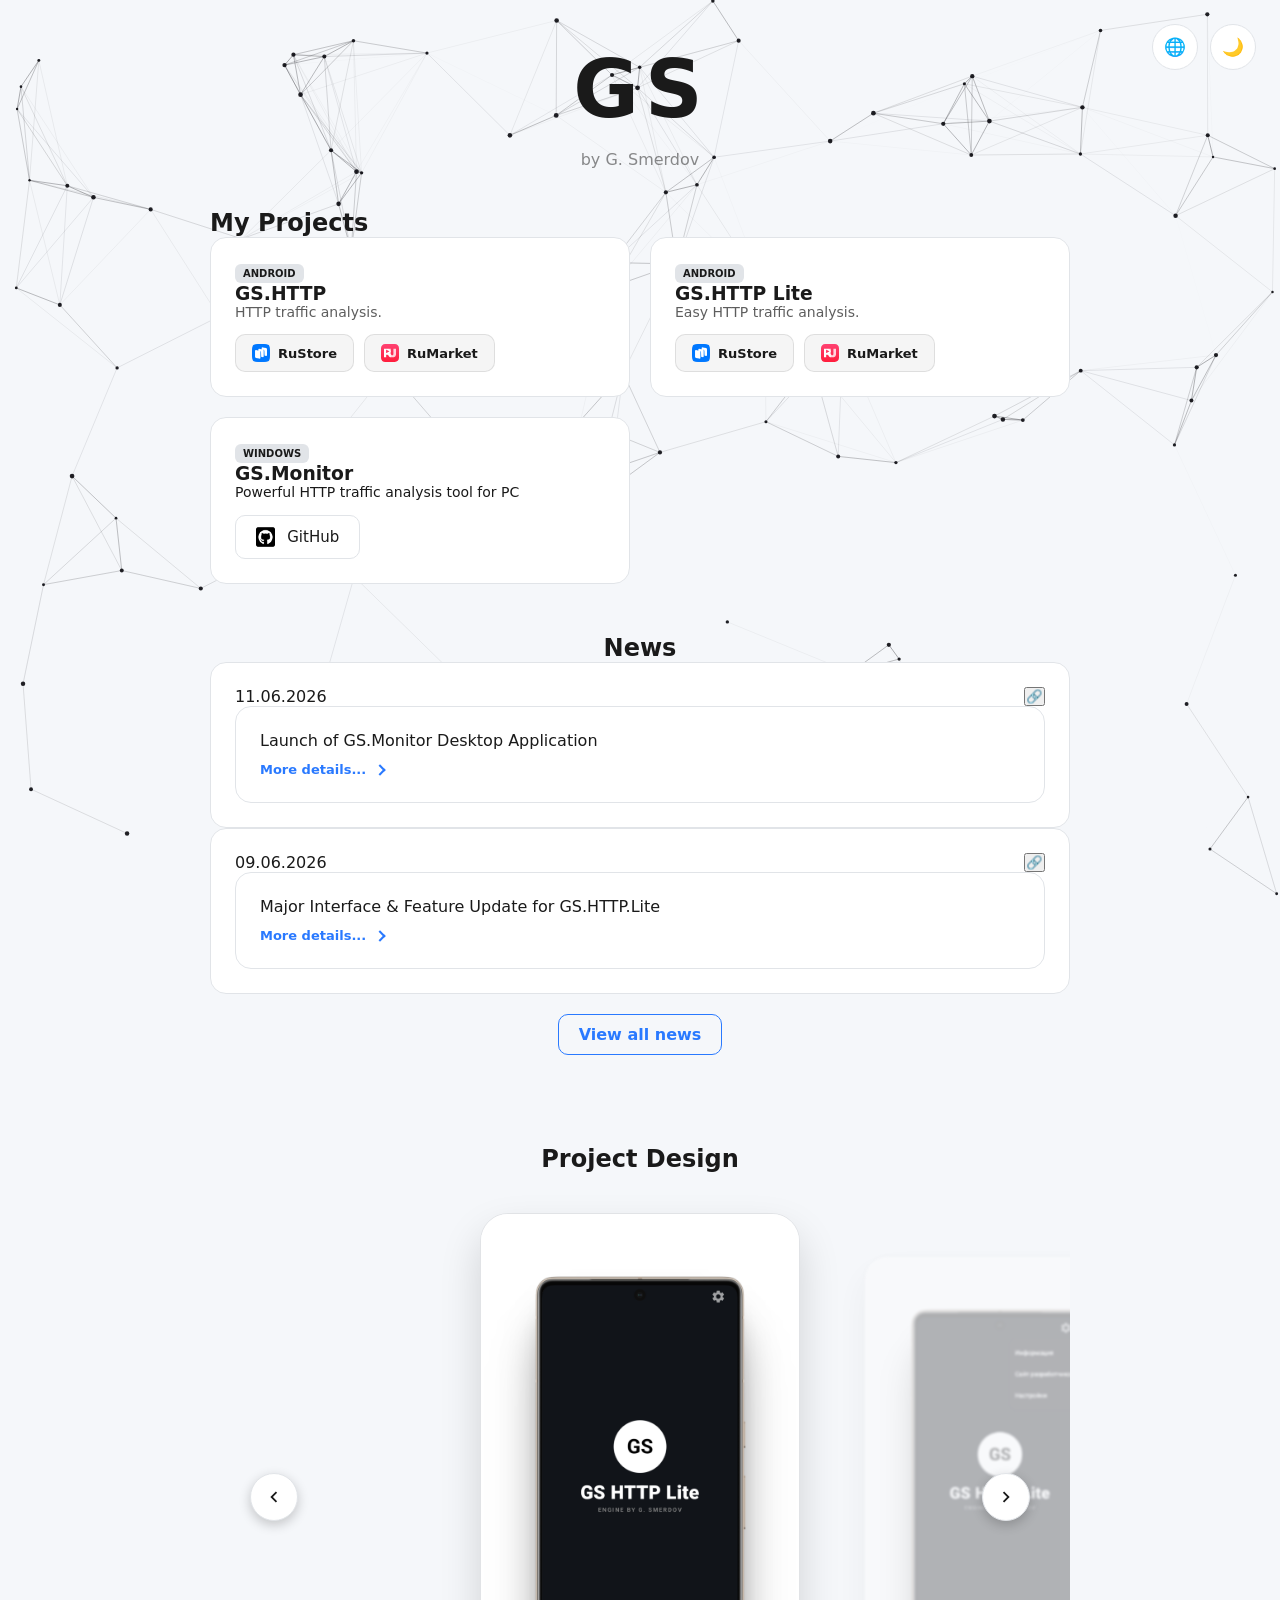
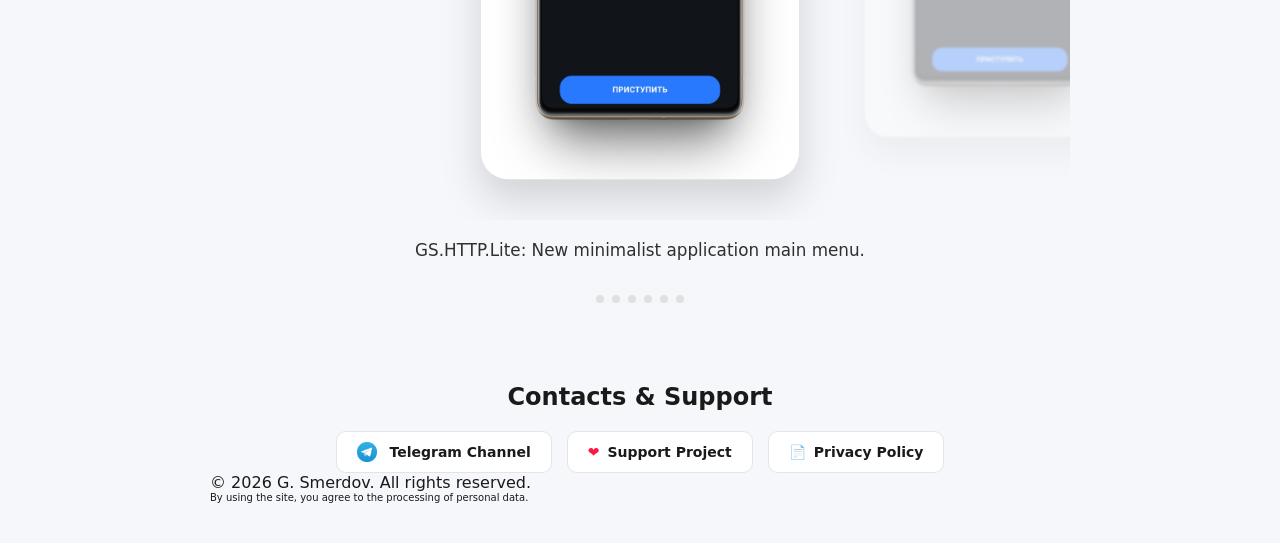
==== commit d0bb354c: "Update index.html" ====
--- a/index.html
+++ b/index.html
@@ -365,7 +365,7 @@
               Мощный инструмент анализа HTTP-трафикана ПК
             </p>
             <a
-              href="https://github.com/g60373250-wq/GS.Monitor/releases/tag/v1.0.0"
+              href="https://github.com/g60373250-wq/GS.Monitor"
               target="_blank"
               class="main-link-block"
             >
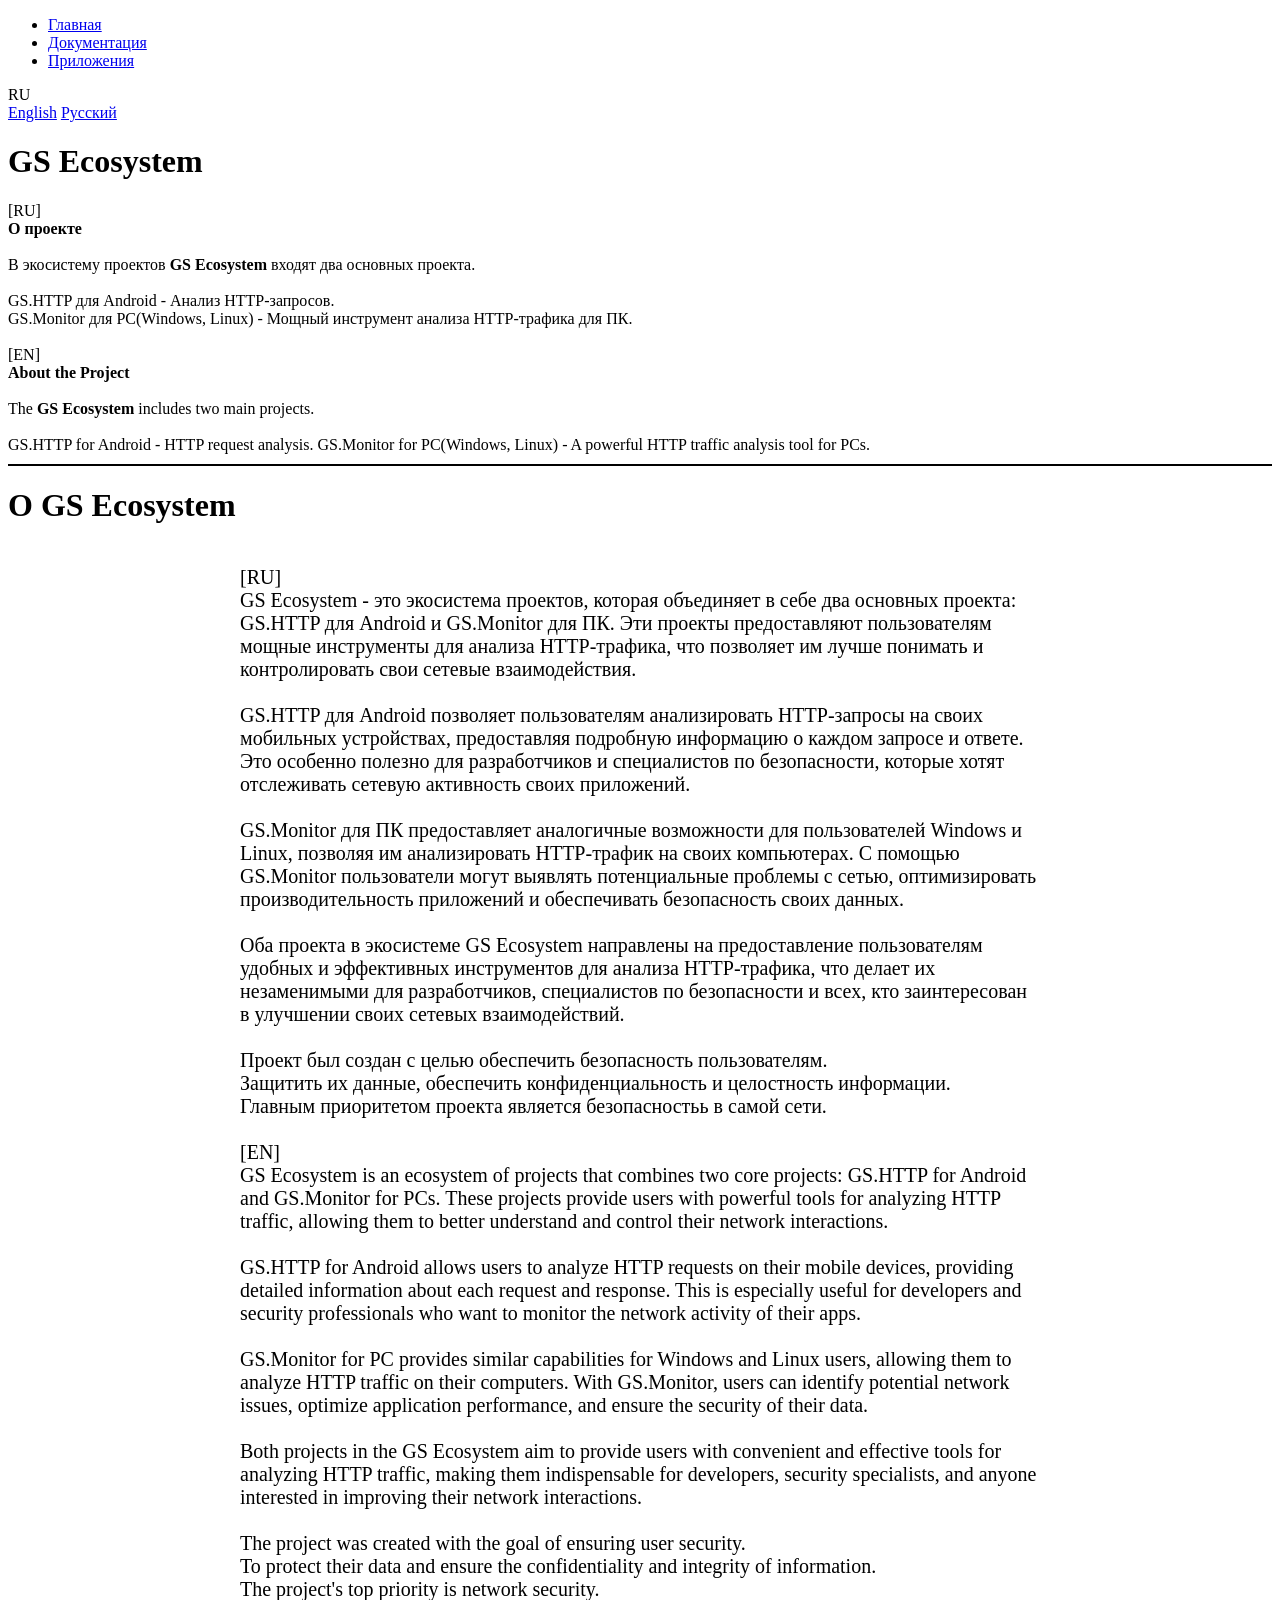
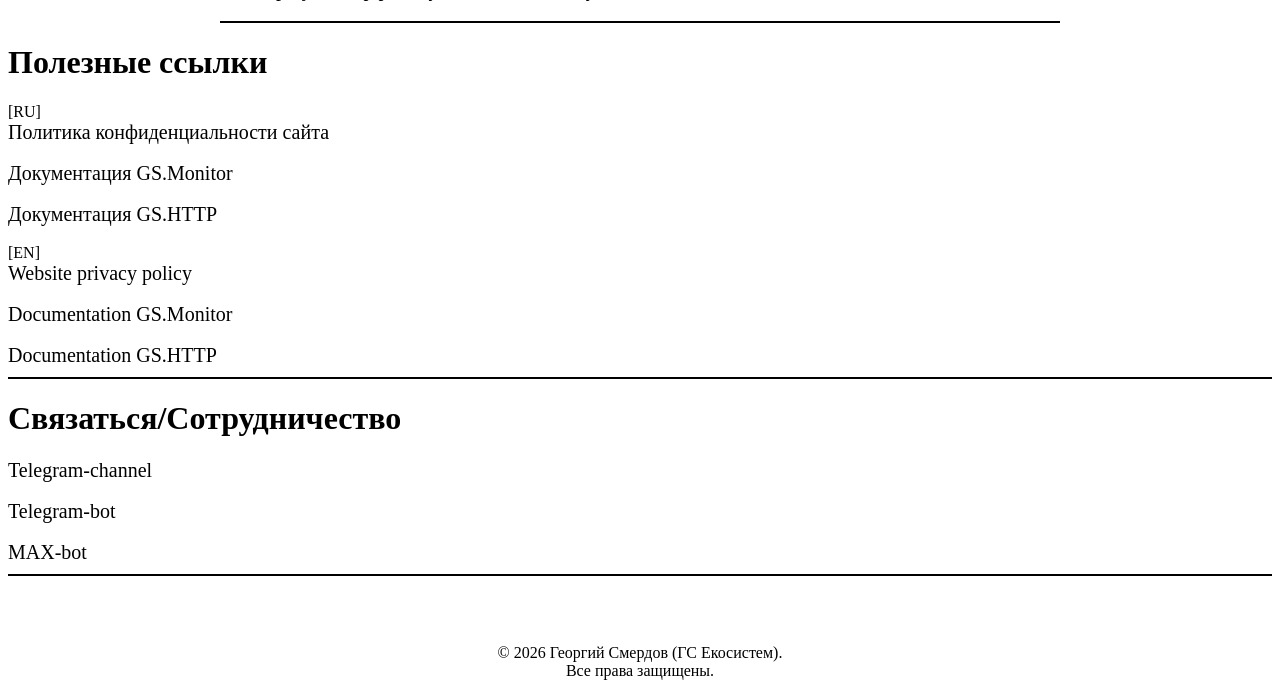
==== commit 8de63acf: "Add files via upload" ====
--- a/index.html
+++ b/index.html
@@ -1,532 +1,102 @@
 <!doctype html>
-<html lang="ru" style="scroll-behavior: smooth">
+<html lang="ru">
   <head>
     <meta charset="UTF-8" />
-    <meta name="viewport" content="width=device-width, initial-scale=1.0" />
-    <title id="site-title">GS | Мои проекты</title>
+    <title>GS | Ecosystem</title>
     <link rel="stylesheet" href="style.css" />
-    <link rel="icon" href="images/GS Ecosystem.png" type="image/png" />
-    <link rel="apple-touch-icon" href="images/GS Ecosystem.png" />
-    <meta name="mobile-web-app-capable" content="yes" />
-    <meta
-      name="description"
-      content="Портфолио разработчика G. Smerdov. Проекты GS.HTTP и GS.HTTP Lite для анализа HTTP-трафика и API."
-    />
-    <meta property="og:type" content="website" />
-    <meta property="og:title" content="GS | Анализ HTTP-трафика" />
-    <meta
-      property="og:description"
-      content="Мощные и легкие инструменты анализа HTTP-трафика и API для ПК и Android."
-    />
-    <meta property="og:image" content="https://gs-ht.ru Ecosystem.png" />
-    <meta property="og:url" content="https://gs-ht.ru" />
+    <link rel="stylesheet" href="lang-button.css" />
+    <link rel="stylesheet" href="id.css" />
+    <link rel="icon" href="images/GS.Ecosystem.png" type="image/png" />
   </head>
-  <body class="light" id="body-tag">
-    <div id="toast-container"></div>
-    <div
-      id="scroll-progress"
-      style="
-        position: fixed;
-        top: 0;
-        left: 0;
-        width: 0%;
-        height: 4px;
-        background: var(--acc);
-        z-index: 1001;
-        transition: width 0.1s ease-out;
-      "
-    ></div>
-    <div class="controls">
-      <button class="c-btn" id="langBtn">🌐</button>
-      <button class="c-btn" onclick="toggleTheme()" id="tBtn">☀️</button>
-    </div>
-    <div class="container">
-      <header style="text-align: center; margin-bottom: 40px">
-        <div class="logo-container">
-          <div class="main-letter">G</div>
-          <div class="extra-text text-g">S.HTTP</div>
-          <div class="divider"></div>
-          <div class="main-letter">S</div>
-          <div class="extra-text text-s">peed</div>
-        </div>
-        <p style="opacity: 0.5; margin: 0">by G. Smerdov</p>
-      </header>
-      <section class="reveal">
-        <h2 data-key="p_h">Мои проекты</h2>
-        <div class="grid">
-          <div class="card">
-            <span class="badge">Android</span>
-            <h3>GS.HTTP</h3>
-            <p style="font-size: 14px; opacity: 0.7" data-key="p_d2">
-              Анализ HTTP-трафика.
-            </p>
-            <div
-              style="
-                display: flex;
-                gap: 10px;
-                margin-top: 14px;
-                flex-wrap: wrap;
-              "
-            >
-              <a
-                href="https://www.rustore.ru/catalog/app/com.flet.gshttp"
-                target="_blank"
-                rel="noopener noreferrer"
-                style="
-                  display: inline-flex;
-                  align-items: center;
-                  justify-content: center;
-                  gap: 8px;
-                  color: currentColor;
-                  background-color: rgba(128, 128, 128, 0.08);
-                  border: 1px solid rgba(128, 128, 128, 0.2);
-                  padding: 8px 16px;
-                  height: 38px;
-                  border-radius: 10px;
-                  font-family: system-ui, sans-serif;
-                  font-size: 13px;
-                  font-weight: 600;
-                  text-decoration: none;
-                  transition: all 0.2s ease;
-                "
-                onmouseover="
-                  this.style.backgroundColor = 'rgba(128, 128, 128, 0.15)';
-                  this.style.borderColor = 'rgba(128, 128, 128, 0.4)';
-                "
-                onmouseout="
-                  this.style.backgroundColor = 'rgba(128, 128, 128, 0.08)';
-                  this.style.borderColor = 'rgba(128, 128, 128, 0.2)';
-                "
-                onmousedown="this.style.transform = 'translateY(1px)'"
-                onmouseup="this.style.transform = 'none'"
-              >
-                <span
-                  style="
-                    display: flex;
-                    align-items: center;
-                    justify-content: center;
-                    width: 18px;
-                    height: 18px;
-                  "
-                >
-                  <img
-                    src="images/rutore-logo.svg.png"
-                    alt="Логотип RuStore"
-                    style="width: 100%; height: 100%; object-fit: contain"
-                  />
-                </span>
-                <span>RuStore</span>
-              </a>
-              <a
-                href="https://ruplay.market/apps/com.flet.gshttp"
-                target="_blank"
-                rel="noopener noreferrer"
-                style="
-                  display: inline-flex;
-                  align-items: center;
-                  justify-content: center;
-                  gap: 8px;
-                  color: currentColor;
-                  background-color: rgba(128, 128, 128, 0.08);
-                  border: 1px solid rgba(128, 128, 128, 0.2);
-                  padding: 8px 16px;
-                  height: 38px;
-                  border-radius: 10px;
-                  font-family: system-ui, sans-serif;
-                  font-size: 13px;
-                  font-weight: 600;
-                  text-decoration: none;
-                  transition: all 0.2s ease;
-                "
-                onmouseover="
-                  this.style.backgroundColor = 'rgba(128, 128, 128, 0.15)';
-                  this.style.borderColor = 'rgba(128, 128, 128, 0.4)';
-                "
-                onmouseout="
-                  this.style.backgroundColor = 'rgba(128, 128, 128, 0.08)';
-                  this.style.borderColor = 'rgba(128, 128, 128, 0.2)';
-                "
-                onmousedown="this.style.transform = 'translateY(1px)'"
-                onmouseup="this.style.transform = 'none'"
-              >
-                <span
-                  style="
-                    display: flex;
-                    align-items: center;
-                    justify-content: center;
-                    width: 18px;
-                    height: 18px;
-                  "
-                >
-                  <svg
-                    viewBox="0 0 600 600"
-                    version="1.1"
-                    xmlns="http://w3.org"
-                    style="width: 100%; height: 100%"
-                  >
-                    <defs>
-                      <linearGradient
-                        x1="50%"
-                        y1="0%"
-                        x2="50%"
-                        y2="100%"
-                        id="gradient-lite-card-v3"
-                      >
-                        <stop stop-color="#FF4272" offset="0%"></stop>
-                        <stop stop-color="#FF1D3C" offset="100%"></stop>
-                      </linearGradient>
-                    </defs>
-                    <g
-                      stroke="none"
-                      stroke-width="1"
-                      fill="none"
-                      fill-rule="evenodd"
-                    >
-                      <path
-                        d="M460.002882,599.95 L139.897118,599.95 C62.6046801,599.95 -0.05,537.291794 -0.05,460.002882 L-0.05,139.897118 C-0.05,62.6046801 62.6082055,-0.05 139.897118,-0.05 L460.002882,-0.05 C537.29532,-0.05 599.95,62.6082055 599.95,139.897118 L599.95,460.002882 C599.95,537.291794 537.291794,599.95 460.002882,599.95 Z"
-                        fill="url(#gradient-lite-card-v3)"
-                      ></path>
-                      <g
-                        transform="translate(100.100000, 155.970000)"
-                        fill="#FFFFFF"
-                        fill-rule="nonzero"
-                      >
-                        <path
-                          d="M313.585816,1.12419979 C342.388231,1.12766954 371.194115,1.13113929 400,1.13460905 L400,192.661474 C400,192.661474 398.03959,225.898232 383.688694,245.700109 C379.80314,251.060024 375.177989,255.821734 374.167646,256.844004 L373.983425,257.029295 C373.97218,257.040512 373.966447,257.0462 373.966447,257.0462 C372.158706,258.843532 366.600163,264.211239 358.310925,269.537309 C348.300689,275.96676 337.91225,280.015961 327.176836,282.906265 C321.208862,284.50929 307.121667,287.909648 265.259104,288.008968 C250.668795,288.041498 240.034004,287.656356 232.171545,287.083847 C232.146801,281.749188 232.107942,273.061228 232.069134,264.213944 L232.057108,261.466656 C232.018462,252.620589 231.981334,243.945609 231.95989,238.635693 C231.940063,234.171279 231.908433,226.14663 231.877366,217.952072 L231.868076,215.491998 C231.837245,207.297361 231.808212,199.271848 231.793342,194.805781 C231.95989,192.109783 231.904374,187.234781 229.680262,181.77339 C229.253483,180.732465 227.522076,176.638157 223.625544,172.464045 C219.34734,167.866623 214.808903,165.750074 209.958189,163.453098 C207.085234,162.092955 203.674468,160.746691 198.59475,159.35879 C192.411651,157.665551 182.970455,155.687792 170.618136,155.347756 C176.239135,154.272133 201.925713,148.734408 218.129456,124.723721 C226.200101,112.763484 228.975903,100.584653 229.784355,90.9387415 C229.815583,119.345605 229.84681,147.752468 229.878038,176.155861 C229.964782,179.649902 230.714249,194.271439 242.03952,205.516906 C249.249666,212.671536 257.573602,215.329366 260.137749,216.054545 C265.509941,217.57108 269.802197,217.67412 271.290739,217.678244 L272.066758,217.678389 C294.998352,217.678389 313.585816,199.087455 313.585816,176.159331 L313.585816,1.12419979 Z M161.270623,0.0728648011 C170.035218,0.24288267 178.896966,0.357384501 187.862806,0.409430787 C202.054093,0.492704846 215.995559,0.419840044 229.683732,0.211654898 C229.71149,25.4020576 229.739248,50.5889905 229.767006,75.7793931 C229.263892,68.3610624 226.918339,44.0519769 207.036658,23.6116653 C189.590743,5.68345449 168.921427,1.28727815 161.270623,0.0728648011 Z"
-                          opacity="0.8"
-                        ></path>
-                        <path
-                          d="M143.456914,0 L143.456914,195.499731 C143.526309,202.116549 144.261897,213.580611 148.602557,226.366649 C148.151489,225.37083 147.610208,224.312555 146.954425,223.229993 C146.145972,221.894138 144.6401,219.649208 141.704689,216.807481 C135.702018,211.002585 129.158065,207.980431 127.433598,207.203206 L127.177268,207.088959 L127.177268,207.088959 L126.663833,206.864762 C121.263639,204.540322 115.498438,203.13918 102.03501,201.734876 C94.2974619,200.926424 84.203952,200.13532 72.2645339,199.906317 C72.4900678,229.024479 72.7190715,258.135702 72.9480752,287.250395 L0,287.142832 L0,287.142832 L0,0 L143.456914,0 Z M157.495533,0 C158.751583,0.0277580195 160.011103,0.0520462865 161.274093,0.0763345535 C168.924897,1.28727815 189.594212,5.68692424 207.036658,23.6151351 C226.009264,43.1186135 229.01407,66.1473604 229.687202,74.6586631 L229.687202,92.0213043 C228.764248,101.486789 225.905172,113.207613 218.132926,124.723721 C201.929182,148.734408 176.246075,154.272133 170.621606,155.347756 C182.973925,155.687792 192.418591,157.665551 198.59822,159.35879 C203.677938,160.746691 207.088704,162.092955 209.961659,163.453098 C214.812373,165.746604 219.350809,167.866623 223.629014,172.464045 C227.522076,176.638157 229.256953,180.732465 229.683732,181.77339 C231.907843,187.238251 231.963359,192.109783 231.796811,194.805781 C231.831509,204.184521 231.925192,229.260422 231.963359,238.635693 C231.982471,243.764101 232.016936,252.028039 232.053665,260.553685 L232.061566,262.383568 L232.061566,262.383568 L232.069507,264.215178 C232.107942,273.062012 232.146801,281.749188 232.171545,287.083847 C219.031592,286.119255 213.622248,284.627262 210.423136,283.652261 C192.633716,278.253327 182.005864,270.49843 178.366094,267.6914 C173.470273,263.91631 166.444024,257.705453 160.160303,248.958207 C155.746777,242.809806 152.48868,236.508735 150.091081,230.41932 C149.761455,229.267362 149.289568,227.882931 148.606027,226.366649 C144.261897,213.580611 143.529779,202.116549 143.460384,195.499731 L143.460384,0 L157.495533,0 Z M148.602557,226.370118 C149.286098,227.8864 149.761455,229.270832 150.087611,230.422789 C149.5498,229.059177 149.057095,227.705973 148.602557,226.370118 Z M174.625514,83.8852649 L81.4082982,37.852072 C76.1336615,35.2627049 69.9,39.0988043 69.9,45.0447584 L69.9,137.015242 C69.9,142.961196 76.1336615,146.797295 81.4082982,144.207928 L174.625514,98.1747351 C180.571468,95.2976606 180.571468,86.7623394 174.625514,83.8852649 Z"
-                        ></path>
-                      </g>
-                    </g>
-                  </svg>
-                </span>
-                <span>RuMarket</span>
-              </a>
-            </div>
-          </div>
-          <div class="card">
-            <span class="badge">Android</span>
-            <h3>GS.HTTP Lite</h3>
-            <p style="font-size: 14px; opacity: 0.7" data-key="p_d0">
-              Лёгкий анализ HTTP-трафика.
-            </p>
-            <div
-              style="
-                display: flex;
-                gap: 10px;
-                margin-top: 14px;
-                flex-wrap: wrap;
-              "
-            >
-              <a
-                href="https://www.rustore.ru/catalog/app/com.georgiy.smerdov.gshttp"
-                target="_blank"
-                rel="noopener noreferrer"
-                style="
-                  display: inline-flex;
-                  align-items: center;
-                  justify-content: center;
-                  gap: 8px;
-                  color: currentColor;
-                  background-color: rgba(128, 128, 128, 0.08);
-                  border: 1px solid rgba(128, 128, 128, 0.2);
-                  padding: 8px 16px;
-                  height: 38px;
-                  border-radius: 10px;
-                  font-family: system-ui, sans-serif;
-                  font-size: 13px;
-                  font-weight: 600;
-                  text-decoration: none;
-                  transition: all 0.2s ease;
-                "
-                onmouseover="
-                  this.style.backgroundColor = 'rgba(128, 128, 128, 0.15)';
-                  this.style.borderColor = 'rgba(128, 128, 128, 0.4)';
-                "
-                onmouseout="
-                  this.style.backgroundColor = 'rgba(128, 128, 128, 0.08)';
-                  this.style.borderColor = 'rgba(128, 128, 128, 0.2)';
-                "
-                onmousedown="this.style.transform = 'translateY(1px)'"
-                onmouseup="this.style.transform = 'none'"
-              >
-                <span
-                  style="
-                    display: flex;
-                    align-items: center;
-                    justify-content: center;
-                    width: 18px;
-                    height: 18px;
-                  "
-                >
-                  <img
-                    src="images/rutore-logo.svg.png"
-                    alt="Логотип RuStore"
-                    style="width: 100%; height: 100%; object-fit: contain"
-                  />
-                </span>
-                <span>RuStore</span>
-              </a>
-              <a
-                href="https://ruplay.market/apps/com.georgiy.smerdov.gshttp"
-                target="_blank"
-                rel="noopener noreferrer"
-                style="
-                  display: inline-flex;
-                  align-items: center;
-                  justify-content: center;
-                  gap: 8px;
-                  color: currentColor;
-                  background-color: rgba(128, 128, 128, 0.08);
-                  border: 1px solid rgba(128, 128, 128, 0.2);
-                  padding: 8px 16px;
-                  height: 38px;
-                  border-radius: 10px;
-                  font-family: system-ui, sans-serif;
-                  font-size: 13px;
-                  font-weight: 600;
-                  text-decoration: none;
-                  transition: all 0.2s ease;
-                "
-                onmouseover="
-                  this.style.backgroundColor = 'rgba(128, 128, 128, 0.15)';
-                  this.style.borderColor = 'rgba(128, 128, 128, 0.4)';
-                "
-                onmouseout="
-                  this.style.backgroundColor = 'rgba(128, 128, 128, 0.08)';
-                  this.style.borderColor = 'rgba(128, 128, 128, 0.2)';
-                "
-                onmousedown="this.style.transform = 'translateY(1px)'"
-                onmouseup="this.style.transform = 'none'"
-              >
-                <span
-                  style="
-                    display: flex;
-                    align-items: center;
-                    justify-content: center;
-                    width: 18px;
-                    height: 18px;
-                  "
-                >
-                  <svg
-                    viewBox="0 0 600 600"
-                    version="1.1"
-                    xmlns="http://w3.org"
-                    style="width: 100%; height: 100%"
-                  >
-                    <defs>
-                      <linearGradient
-                        x1="50%"
-                        y1="0%"
-                        x2="50%"
-                        y2="100%"
-                        id="gradient-lite-card-v4"
-                      >
-                        <stop stop-color="#FF4272" offset="0%"></stop>
-                        <stop stop-color="#FF1D3C" offset="100%"></stop>
-                      </linearGradient>
-                    </defs>
-                    <g
-                      stroke="none"
-                      stroke-width="1"
-                      fill="none"
-                      fill-rule="evenodd"
-                    >
-                      <path
-                        d="M460.002882,599.95 L139.897118,599.95 C62.6046801,599.95 -0.05,537.291794 -0.05,460.002882 L-0.05,139.897118 C-0.05,62.6046801 62.6082055,-0.05 139.897118,-0.05 L460.002882,-0.05 C537.29532,-0.05 599.95,62.6082055 599.95,139.897118 L599.95,460.002882 C599.95,537.291794 537.291794,599.95 460.002882,599.95 Z"
-                        fill="url(#gradient-lite-card-v4)"
-                      ></path>
-                      <g
-                        transform="translate(100.100000, 155.970000)"
-                        fill="#FFFFFF"
-                        fill-rule="nonzero"
-                      >
-                        <path
-                          d="M313.585816,1.12419979 C342.388231,1.12766954 371.194115,1.13113929 400,1.13460905 L400,192.661474 C400,192.661474 398.03959,225.898232 383.688694,245.700109 C379.80314,251.060024 375.177989,255.821734 374.167646,256.844004 L373.983425,257.029295 C373.97218,257.040512 373.966447,257.0462 373.966447,257.0462 C372.158706,258.843532 366.600163,264.211239 358.310925,269.537309 C348.300689,275.96676 337.91225,280.015961 327.176836,282.906265 C321.208862,284.50929 307.121667,287.909648 265.259104,288.008968 C250.668795,288.041498 240.034004,287.656356 232.171545,287.083847 C232.146801,281.749188 232.107942,273.061228 232.069134,264.213944 L232.057108,261.466656 C232.018462,252.620589 231.981334,243.945609 231.95989,238.635693 C231.940063,234.171279 231.908433,226.14663 231.877366,217.952072 L231.868076,215.491998 C231.837245,207.297361 231.808212,199.271848 231.793342,194.805781 C231.95989,192.109783 231.904374,187.234781 229.680262,181.77339 C229.253483,180.732465 227.522076,176.638157 223.625544,172.464045 C219.34734,167.866623 214.808903,165.750074 209.958189,163.453098 C207.085234,162.092955 203.674468,160.746691 198.59475,159.35879 C192.411651,157.665551 182.970455,155.687792 170.618136,155.347756 C176.239135,154.272133 201.925713,148.734408 218.129456,124.723721 C226.200101,112.763484 228.975903,100.584653 229.784355,90.9387415 C229.815583,119.345605 229.84681,147.752468 229.878038,176.155861 C229.964782,179.649902 230.714249,194.271439 242.03952,205.516906 C249.249666,212.671536 257.573602,215.329366 260.137749,216.054545 C265.509941,217.57108 269.802197,217.67412 271.290739,217.678244 L272.066758,217.678389 C294.998352,217.678389 313.585816,199.087455 313.585816,176.159331 L313.585816,1.12419979 Z M161.270623,0.0728648011 C170.035218,0.24288267 178.896966,0.357384501 187.862806,0.409430787 C202.054093,0.492704846 215.995559,0.419840044 229.683732,0.211654898 C229.71149,25.4020576 229.739248,50.5889905 229.767006,75.7793931 C229.263892,68.3610624 226.918339,44.0519769 207.036658,23.6116653 C189.590743,5.68345449 168.921427,1.28727815 161.270623,0.0728648011 Z"
-                          opacity="0.8"
-                        ></path>
-                        <path
-                          d="M143.456914,0 L143.456914,195.499731 C143.526309,202.116549 144.261897,213.580611 148.602557,226.366649 C148.151489,225.37083 147.610208,224.312555 146.954425,223.229993 C146.145972,221.894138 144.6401,219.649208 141.704689,216.807481 C135.702018,211.002585 129.158065,207.980431 127.433598,207.203206 L127.177268,207.088959 L127.177268,207.088959 L126.663833,206.864762 C121.263639,204.540322 115.498438,203.13918 102.03501,201.734876 C94.2974619,200.926424 84.203952,200.13532 72.2645339,199.906317 C72.4900678,229.024479 72.7190715,258.135702 72.9480752,287.250395 L0,287.142832 L0,287.142832 L0,0 L143.456914,0 Z M157.495533,0 C158.751583,0.0277580195 160.011103,0.0520462865 161.274093,0.0763345535 C168.924897,1.28727815 189.594212,5.68692424 207.036658,23.6151351 C226.009264,43.1186135 229.01407,66.1473604 229.687202,74.6586631 L229.687202,92.0213043 C228.764248,101.486789 225.905172,113.207613 218.132926,124.723721 C201.929182,148.734408 176.246075,154.272133 170.621606,155.347756 C182.973925,155.687792 192.418591,157.665551 198.59822,159.35879 C203.677938,160.746691 207.088704,162.092955 209.961659,163.453098 C214.812373,165.746604 219.350809,167.866623 223.629014,172.464045 C227.522076,176.638157 229.256953,180.732465 229.683732,181.77339 C231.907843,187.238251 231.963359,192.109783 231.796811,194.805781 C231.831509,204.184521 231.925192,229.260422 231.963359,238.635693 C231.982471,243.764101 232.016936,252.028039 232.053665,260.553685 L232.061566,262.383568 L232.061566,262.383568 L232.069507,264.215178 C232.107942,273.062012 232.146801,281.749188 232.171545,287.083847 C219.031592,286.119255 213.622248,284.627262 210.423136,283.652261 C192.633716,278.253327 182.005864,270.49843 178.366094,267.6914 C173.470273,263.91631 166.444024,257.705453 160.160303,248.958207 C155.746777,242.809806 152.48868,236.508735 150.091081,230.41932 C149.761455,229.267362 149.289568,227.882931 148.606027,226.366649 C144.261897,213.580611 143.529779,202.116549 143.460384,195.499731 L143.460384,0 L157.495533,0 Z M148.602557,226.370118 C149.286098,227.8864 149.761455,229.270832 150.087611,230.422789 C149.5498,229.059177 149.057095,227.705973 148.602557,226.370118 Z M174.625514,83.8852649 L81.4082982,37.852072 C76.1336615,35.2627049 69.9,39.0988043 69.9,45.0447584 L69.9,137.015242 C69.9,142.961196 76.1336615,146.797295 81.4082982,144.207928 L174.625514,98.1747351 C180.571468,95.2976606 180.571468,86.7623394 174.625514,83.8852649 Z"
-                        ></path>
-                      </g>
-                    </g>
-                  </svg>
-                </span>
-                <span>RuMarket</span>
-              </a>
-            </div>
-          </div>
-          <div class="card">
-            <span class="badge">Windows</span>
-            <h3>GS.Monitor</h3>
-            <p style="font-size: 14px" data-key="p_dev">
-              Мощный инструмент анализа HTTP-трафикана ПК
-            </p>
-            <a
-              href="https://github.com/g60373250-wq/GS.Monitor"
-              target="_blank"
-              class="main-link-block"
-            >
-              <img src="images/logo.png" alt="Логотип" class="logo" />
-              <span class="github-text">GitHub</span>
-            </a>
+  <body>
+    <header class="header">
+      <div class="header-left"></div>
+
+      <ul class="nav-menu">
+        <li>
+          <a href="https://gs-ht.ru" class="nav-link active" data-lang-key="nav-main">Главная</a>
+        </li>
+        <li>
+          <a href="documentation.html" class="nav-link" data-lang-key="nav-protocol">Документация</a>
+        </li>
+        <li>
+          <a href="apps.html" class="nav-link" data-lang-key="nav-apps">Приложения</a>
+        </li>
+      </ul>
+
+      <div class="header-right">
+        <div class="lang-switcher">
+          <span class="lang-button">RU</span>
+          <div class="lang-dropdown">
+            <a href="#" class="lang-item" data-lang="en">English</a>
+            <a href="#" class="lang-item" data-lang="ru">Русский</a>
           </div>
         </div>
-      </section>
-      <section style="margin-top: 50px; text-align: center" class="reveal">
-        <h2 data-key="n_h">Новости</h2>
-
-        <ul class="news-list" id="news-container"></ul>
-
-        <a href="news.html" class="more-btn" data-key="n_m" target="_blank"
-          >Смотреть все новости</a
-        >
-      </section>
-      <section
-        style="
-          margin-top: 70px;
-          text-align: center;
-          padding: 20px 0;
-          position: relative;
-        "
-        class="reveal"
-      >
-        <h2 data-key="p_design">Дизайн проектов</h2>
-        <div class="slider-window">
-          <button
-            class="nav-btn prev-btn"
-            id="prevBtn"
-            aria-label="Назад"
-            type="button"
-          >
-            <svg viewBox="0 0 24 24">
-              <path
-                d="M15.41 16.59L10.83 12l4.58-4.59L14 6l-6 6 6 6 1.41-1.41z"
-              />
-            </svg>
-          </button>
-          <div class="slider-viewport">
-            <div class="slider-track" id="track">
-              <div class="phone-card active" id="slide0">
-                <img src="images/screenshot1.png" alt="Экран 1" />
-              </div>
-              <div class="phone-card" id="slide1">
-                <img src="images/screenshot2.png" alt="Экран 2" />
-              </div>
-              <div class="phone-card" id="slide2">
-                <img src="images/screenshot3.png" alt="Экран 3" />
-              </div>
-              <div class="phone-card" id="slide3">
-                <img src="images/screenshot4.png" alt="Экран 4" />
-              </div>
-              <div class="phone-card" id="slide4">
-                <img src="images/screenshot5.png" alt="Экран 5" />
-              </div>
-              <div class="phone-card" id="slide5">
-                <img src="images/screenshot6.png" alt="Экран 6" />
-              </div>
-            </div>
-          </div>
-          <button
-            class="nav-btn next-btn"
-            id="nextBtn"
-            aria-label="Вперед"
-            type="button"
-          >
-            <svg viewBox="0 0 24 24">
-              <path
-                d="M8.59 16.59L13.17 12 8.59 7.41L10 6l6 6-6 6-1.41-1.41z"
-              />
-            </svg>
-          </button>
-        </div>
-        <div class="slider-description" id="descBlock">
-          Интерактивное представление нового дизайна приложения GS.HTTP.Lite
-        </div>
-        <div class="dots-container">
-          <div class="dot active" id="dot0"></div>
-          <div class="dot" id="dot1"></div>
-          <div class="dot" id="dot2"></div>
-          <div class="dot" id="dot3"></div>
-          <div class="dot" id="dot4"></div>
-          <div class="dot" id="dot5"></div>
-        </div>
-      </section>
-      <section style="margin-top: 50px; text-align: center" class="reveal">
-        <h2 data-key="c_h">Контакты и поддержка</h2>
-        <div class="contacts-grid">
-          <a
-            href="https://t.me/GS_smerdov"
-            target="_blank"
-            class="contact-link"
-          >
-            <span>
-              <img
-                src="images/telegram.png"
-                alt="Telegram"
-                style="
-                  height: 20px;
-                  width: auto;
-                  vertical-align: middle;
-                  margin-right: 5px;
-                "
-              />
-            </span>
-            <span data-key="c_tg">Telegram-канал</span>
-          </a>
-          <a
-            href="https://pay.cloudtips.ru/p/3e8ec825"
-            target="_blank"
-            class="contact-link tips-btn"
-          >
-            <span style="color: var(--heart)">❤️</span>
-            <span data-key="c_tips">Поддержать проект</span>
-          </a>
-          <a href="privacy.html" target="_blank" class="contact-link">
-            <span>📄</span>
-            <span data-key="p_d4">Политика конфиденциальности</span>
-          </a>
-        </div>
-      </section>
-      <footer>
-        <p>© 2026 G. Smerdov. All rights reserved.</p>
-        <p style="font-size: 10px" data-key="f_law">
-          Используя сайт, вы соглашаетесь на обработку персональных данных.
+      </div>
+      <div class="tl_main_page_container"></div>
+    </header>
+    <div class="formater_cvet">
+    <h1>GS Ecosystem</h1>
+      <p id="about-project">
+        [RU]<br>
+        <strong>О проекте</strong> <br><br>
+        В экосистему проектов <strong>GS Ecosystem</strong> входят два основных проекта.<br><br>
+        GS.HTTP для Android - Анализ HTTP-запросов.<br>
+        GS.Monitor для PC(Windows, Linux) - Мощный  инструмент анализа HTTP-трафика для ПК.<br><br>
+        [EN]<br>
+        <strong>About the Project</strong> <br><br>
+        The <strong>GS Ecosystem</strong> includes two main projects.<br><br>
+        GS.HTTP for Android - HTTP request analysis.
+        GS.Monitor for PC(Windows, Linux) - A powerful HTTP traffic analysis tool for PCs.<br>
+    </p>
+    </div>  
+    <div class="formater_cvet"> 
+      <h1 data-lang-key="about-project-gs">О GS Ecosystem</h1>
+        <p id="about-information-project">
+        [RU]<br>
+        GS Ecosystem - это экосистема проектов, которая объединяет в себе два основных проекта: GS.HTTP для Android и GS.Monitor для ПК. Эти проекты предоставляют пользователям мощные инструменты для анализа HTTP-трафика, что позволяет им лучше понимать и контролировать свои сетевые взаимодействия.<br><br>
+        GS.HTTP для Android позволяет пользователям анализировать HTTP-запросы на  своих мобильных устройствах, предоставляя подробную информацию о каждом запросе и ответе. Это особенно полезно для разработчиков и специалистов по безопасности, которые хотят отслеживать сетевую активность своих приложений.<br><br>
+        GS.Monitor для ПК предоставляет аналогичные возможности для пользователей Windows и Linux, позволяя им анализировать HTTP-трафик на своих компьютерах. С помощью GS.Monitor пользователи могут выявлять потенциальные проблемы с сетью, оптимизировать производительность приложений и обеспечивать безопасность своих данных.<br><br>
+        Оба проекта в экосистеме GS Ecosystem направлены на предоставление пользователям удобных и эффективных инструментов для анализа HTTP-трафика, что делает их незаменимыми для разработчиков, специалистов по безопасности и всех, кто заинтересован в улучшении своих сетевых взаимодействий.<br><br>
+        Проект был создан с целью обеспечить безопасность пользователям.<br>
+        Защитить их данные, обеспечить конфиденциальность и целостность информации.<br>
+        Главным приоритетом проекта является безопасностьь в самой сети.<br><br>
+        [EN]<br>
+        GS Ecosystem is an ecosystem of projects that combines two core projects: GS.HTTP for Android and GS.Monitor for PCs. These projects provide users with powerful tools for analyzing HTTP traffic, allowing them to better understand and control their network interactions.<br><br>
+        GS.HTTP for Android allows users to analyze HTTP requests on their mobile devices, providing detailed information about each request and response. This is especially useful for developers and security professionals who want to monitor the network activity of their apps.<br><br>
+        GS.Monitor for PC provides similar capabilities for Windows and Linux users, allowing them to analyze HTTP traffic on their computers. With GS.Monitor, users can identify potential network issues, optimize application performance, and ensure the security of their data.<br><br>
+        Both projects in the GS Ecosystem aim to provide users with convenient and effective tools for analyzing HTTP traffic, making them indispensable for developers, security specialists, and anyone interested in improving their network interactions.<br><br>
+        The project was created with the goal of ensuring user security.<br>
+        To protect their data and ensure the confidentiality and integrity of information.<br>
+        The project's top priority is network security.<br>
+      </p>
+    </div>
+    <div class="formater_cvet">     
+      <h1 data-lang-key="links">Полезные ссылки</h1> 
+        <div class="favorite-link"> 
+        <p id="favorite-link-personal">
+          [RU]<br>
+          <a href="privacy-policy.html" target="_blank" id="my-link-one">Политика конфиденциальности сайта</a><br><br>
+          <a href ="GS.Monitor-documentation.html" id="my-link-two">Документация GS.Monitor</a><br><br>
+          <a href ="GS.HTTP-documentation.html" id="my-link-three">Документация GS.HTTP</a><br><br>
+          [EN]<br>
+          <a href="privacy-policy.html" target="_blank" id="my-link-one">Website privacy policy</a><br><br>
+          <a href ="GS.Monitor-documentation.html" id="my-link-two">Documentation GS.Monitor</a><br><br>
+          <a href ="GS.HTTP-documentation.html" id="my-link-three">Documentation GS.HTTP</a><br>
         </p>
-      </footer>
     </div>
-    <button
-      id="to-top-btn"
-      class="c-btn"
-      style="
-        position: fixed;
-        bottom: 20px;
-        right: 20px;
-        display: none;
-        z-index: 99;
-        font-size: 18px;
-      "
-      onclick="scrollToTop()"
-    >
-      ↑
-    </button>
+  </div>
+    <div class="formater_cvet">  
+      <h1 data-lang-key="contact-cooperation">Связаться/Сотрудничество</h1>
+        <div class="favorite-link">
+        <p id="contact-text-cooperation">
+          <a href="https://t.me/GS_smerdov" id="telegram-channel-link">Telegram-channel</a><br><br>
+          <a href="https://t.me/GS_Monitor_bot_bot" id="telegram-bot-link">Telegram-bot</a><br><br>
+          <a href="https://max.ru/se13485060_bot" id="max-chat-bot">MAX-bot</a></p>
+    </div>
+  </div>  
+  <br><br>
+  <p id="copyright-text">&copy 2026 Георгий Смердов (ГС Екосистем). <br>Все права защищены.</p>
     <script src="script.js"></script>
   </body>
 </html>
-
-
-
-
-
-
-
-
-
-
-
-
-
-
-
--- a/id.css
+++ b/id.css
@@ -0,0 +1,85 @@
+#my-link-one {
+  color: #000000;
+  font-size: 20px;
+  text-decoration: none;
+}
+#my-link-two {
+  color: #000000;
+  font-size: 20px;
+  text-decoration: none;
+}
+#my-link-three {
+  color: #000000;
+  font-size: 20px;
+  text-decoration: none;
+}
+#my-link-four {
+  color: #000000;
+  font-size: 20px;
+  text-decoration: none;
+}
+#my-link-five {
+  color: #000000;
+  font-size: 20px;
+  text-decoration: none;
+}
+#telegram-channel-link {
+  color: #000000;
+  font-size: 20px;
+  text-decoration: none;
+}
+#telegram-bot-link {
+  color: #000000;
+  font-size: 20px;
+  text-decoration: none;
+}
+#max-chat-bot {
+  color: #000000;
+  font-size: 20px;
+  text-decoration: none;
+}
+#about-information-project {
+  color: #000000;
+  font-size: 20px;
+  text-decoration: none;
+  border-bottom: 2px solid black; 
+  padding-bottom: 10px;
+  max-width: 800px; 
+  margin: 0 auto;   
+  padding: 20px;
+}
+#copyright-text {
+  text-align: center;
+}
+#about-project {
+    border-bottom: 2px solid black; 
+    padding-bottom: 10px;  
+}
+#favorite-link-personal {
+  border-bottom: 2px solid black;
+  padding-bottom: 10px;
+}
+#contact-text-cooperation {
+  border-bottom: 2px solid black;
+  padding-bottom: 10px;
+}
+#privacy-css {
+  border-bottom: 2px solid black;
+  padding-bottom: 10px;
+}
+#privacy-website-corrent {
+  color: #000000;
+  text-decoration: underline;
+}
+#website-apps-corrent {
+  color: #000000;
+  text-decoration: underline;
+}
+#options-document {
+  border-bottom: 2px solid black;
+  padding-bottom: 10px; 
+}
+#document-options-link {
+  color: #000000;
+  text-decoration: underline;
+}
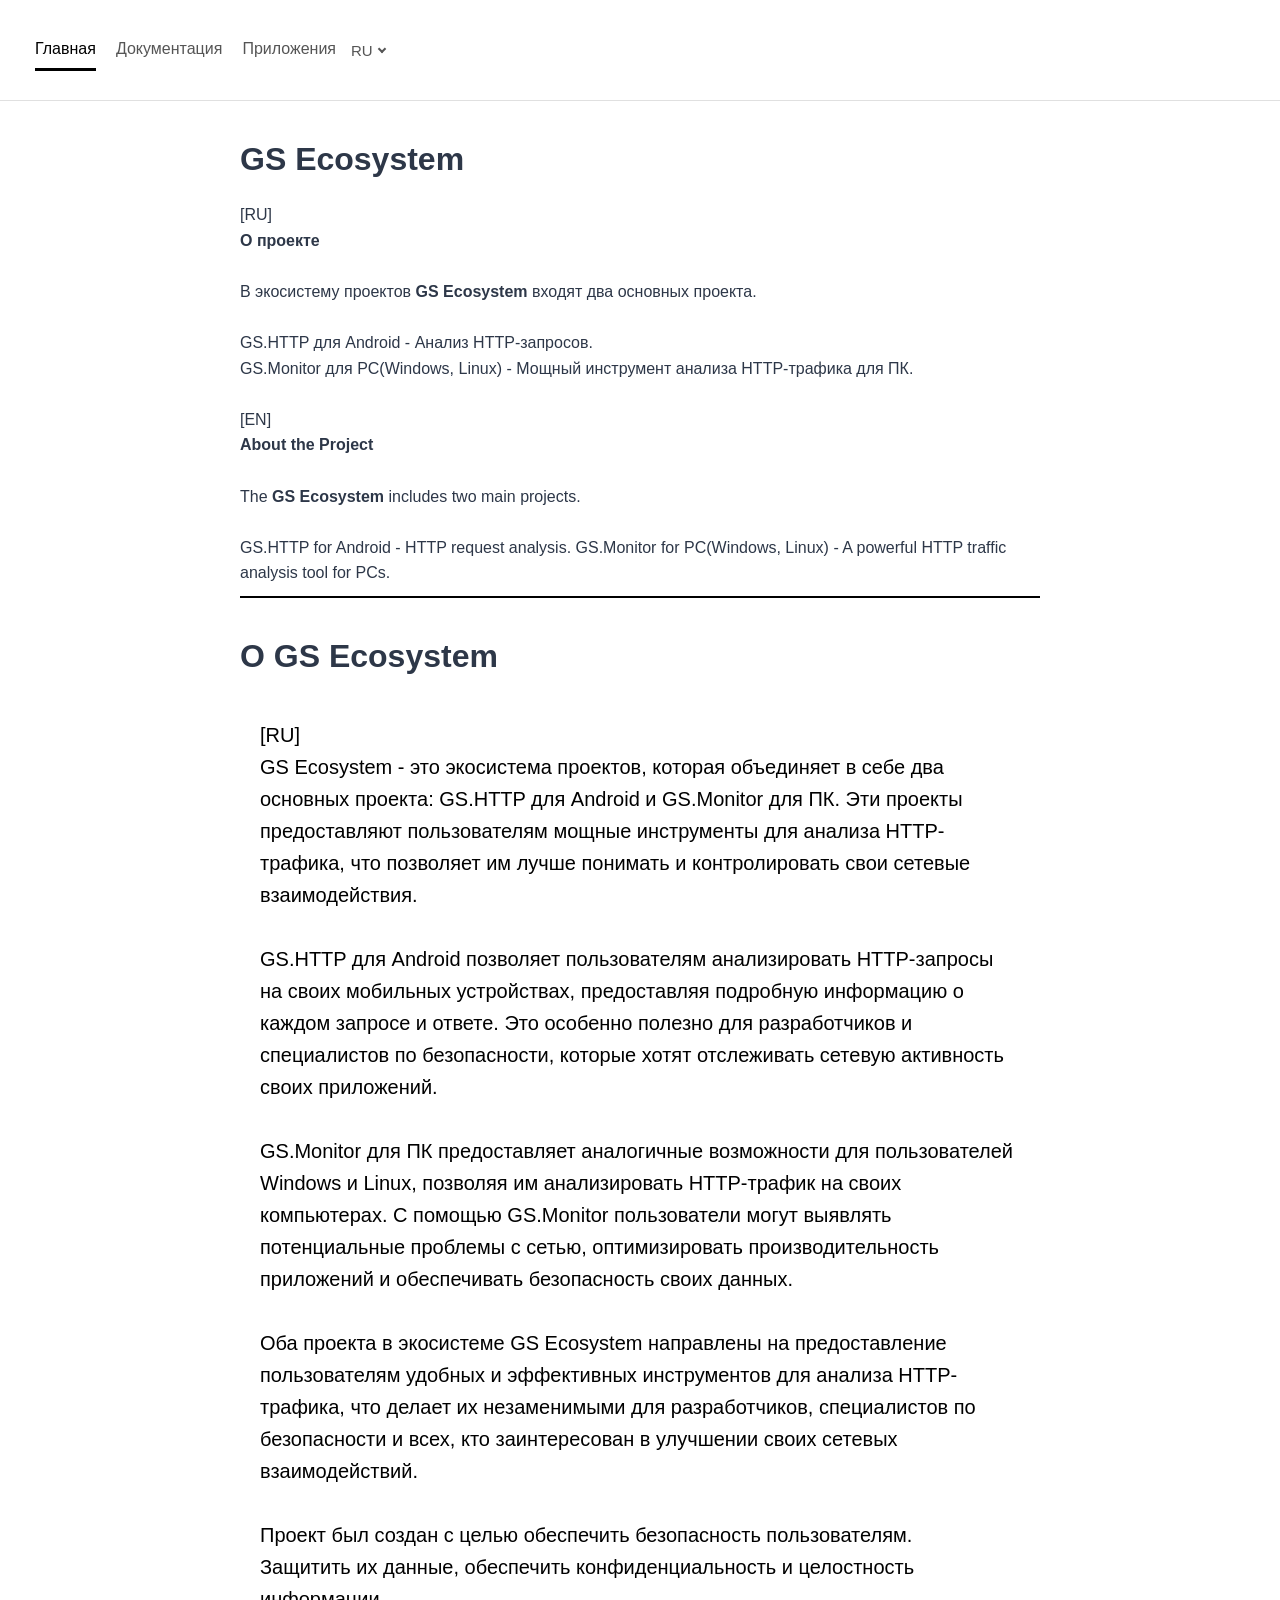
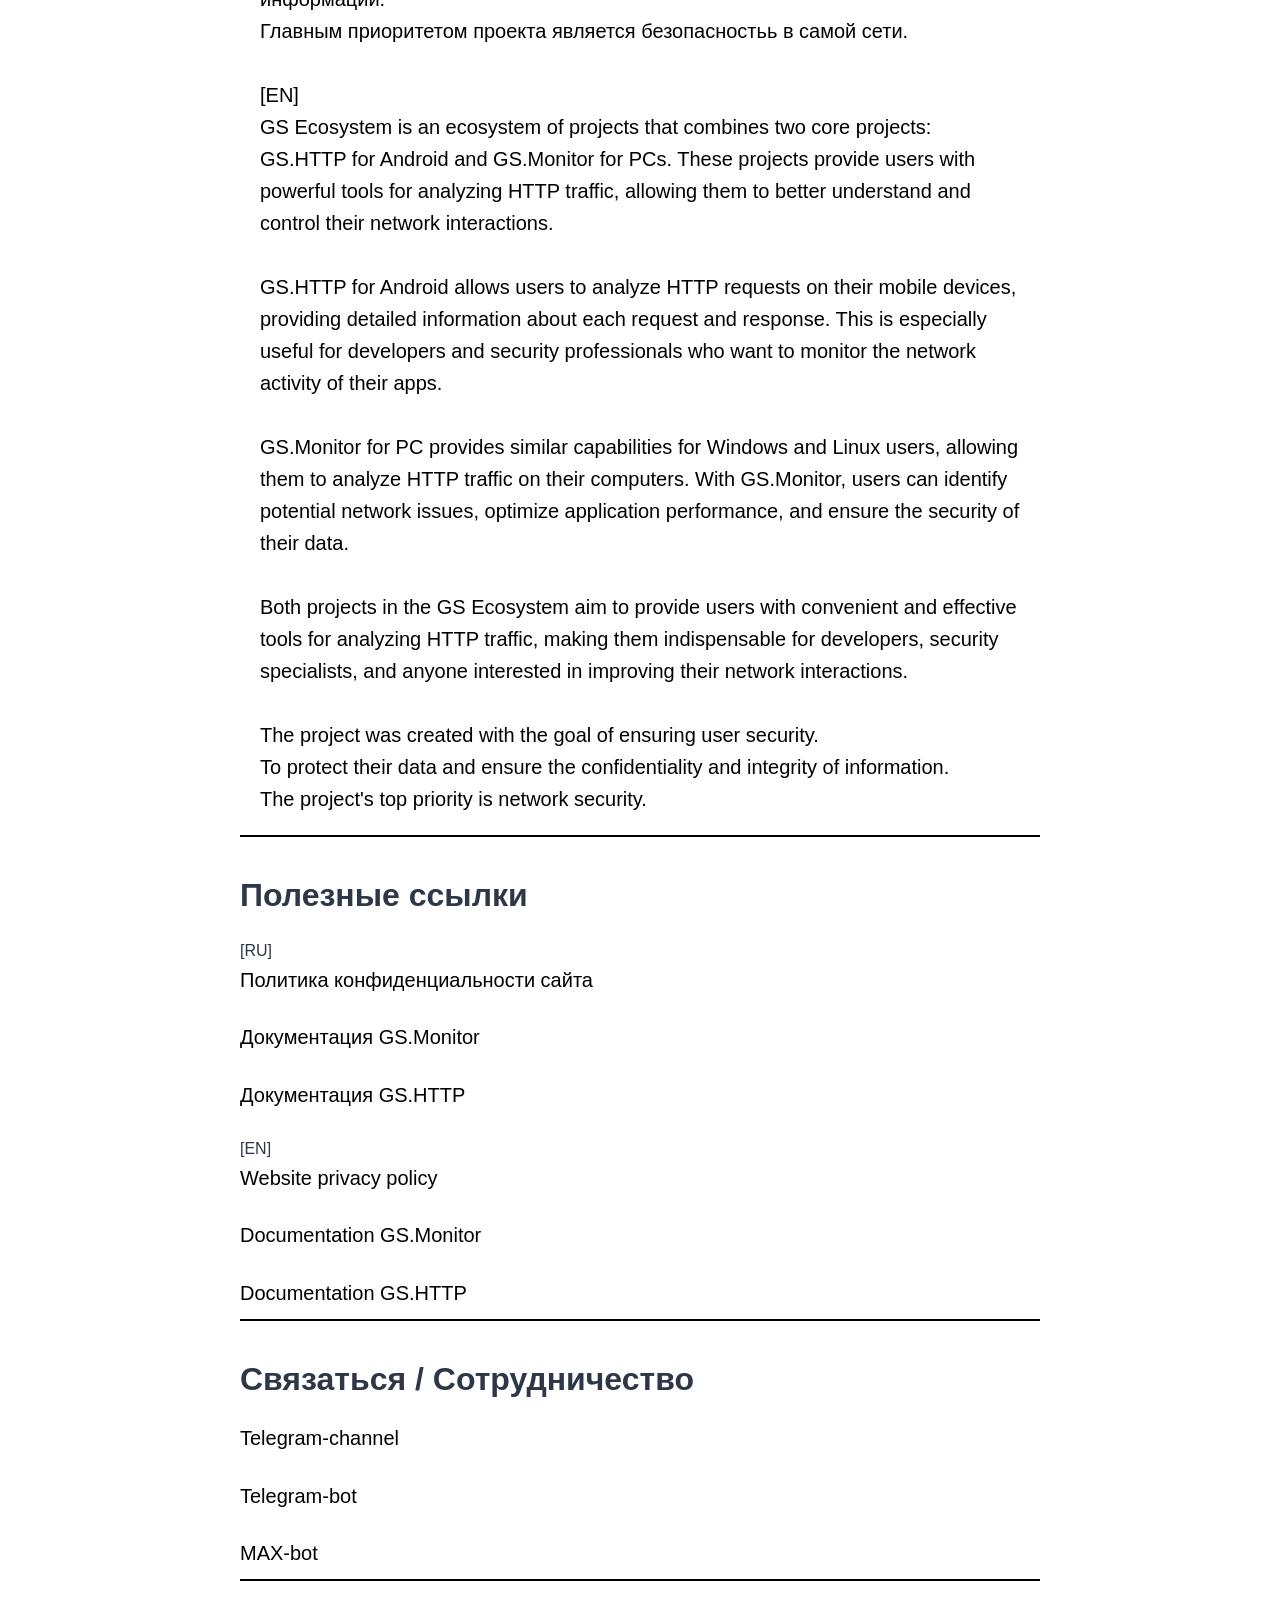
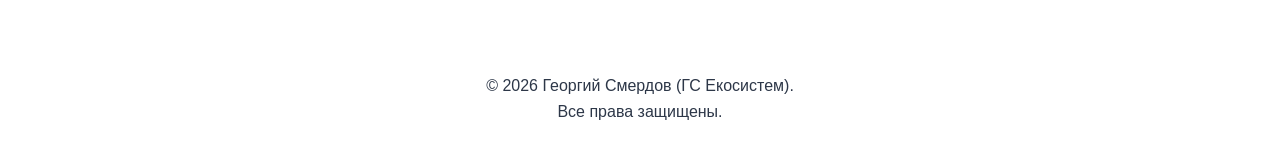
==== commit 2f4b5dd5: "Update index.html" ====
--- a/index.html
+++ b/index.html
@@ -2,6 +2,7 @@
 <html lang="ru">
   <head>
     <meta charset="UTF-8" />
+    <meta name="viewport" content="width=device-width, initial-scale=1.0">
     <title>GS | Ecosystem</title>
     <link rel="stylesheet" href="style.css" />
     <link rel="stylesheet" href="lang-button.css" />
--- a/style.css
+++ b/style.css
@@ -0,0 +1,79 @@
+:root {
+  --black: #000000;
+  --gray: #555555;
+}
+
+body {
+  font-family: -apple-system, BlinkMacSystemFont, "Segoe UI", Roboto, Helvetica, Arial, sans-serif;
+  margin: 0;
+  color: #2d3748;
+}
+
+
+.header {
+  display: flex;
+  flex-wrap: wrap;
+  align-items: center;
+  justify-content: space-between;
+  padding: 10px 20px;
+  border-bottom: 1px solid #e0e0e0;
+  gap: 15px;
+}
+
+.nav-menu {
+  display: flex;
+  gap: 20px;
+  list-style: none;
+  padding: 0;
+}
+
+.nav-link {
+  display: block;
+  padding: 10px 0;
+  text-decoration: none;
+  color: var(--gray);
+  font-size: 16px;
+  font-weight: 500;
+  border-bottom: 3px solid transparent;
+  transition: 0.2s;
+}
+
+.nav-link.active, .nav-link:hover {
+  color: var(--black);
+  border-bottom-color: var(--black);
+}
+
+
+.tl_main_page_container,
+.formater_cvet {
+  max-width: 800px;
+  margin: 40px auto;
+  padding: 0 20px;
+}
+
+
+.favorite-link {
+  font-size: 20px;
+}
+
+.copyright-text {
+  text-align: center;
+  font-size: 20px;
+}
+
+
+h1 {
+  text-align: left;
+  font-size: 32px;
+  margin-bottom: 24px;     
+}
+
+
+p {
+  text-align: left;        
+  font-family: Arial, Helvetica, sans-serif;
+  font-size: 16px;        
+  line-height: 1.6;        
+  margin-bottom: 18px;     
+}
+
--- a/lang-button.css
+++ b/lang-button.css
@@ -0,0 +1,76 @@
+.lang-switcher {
+  position: relative;
+}
+
+.lang-button {
+  display: flex;
+  align-items: center;
+  gap: 6px;
+  color: #555555;
+  font-size: 15px;
+  font-weight: 500;
+  cursor: pointer;
+  padding: 18px 0;
+  transition: color 0.2s ease;
+}
+
+.lang-button:hover {
+  color: #000000;
+}
+
+.lang-button::after {
+  content: "";
+  border: solid #555555;
+  border-width: 0 2px 2px 0;
+  display: inline-block;
+  padding: 2px;
+  transform: rotate(45deg);
+  margin-bottom: 3px;
+  transition: border-color 0.2s ease;
+}
+
+.lang-button:hover::after {
+  border-color: #000000;
+}
+
+.lang-dropdown {
+  display: none;
+  position: absolute;
+  top: 100%;
+  right: 0;
+  background-color: #ffffff;
+  min-width: 120px;
+  box-shadow: 0px 8px 24px rgba(0, 0, 0, 0.12);
+  border-radius: 8px;
+  padding: 6px 0;
+  z-index: 100;
+  margin-top: -5px;
+}
+
+.lang-switcher:hover .lang-dropdown {
+  display: block;
+}
+
+.lang-item {
+  display: block;
+  padding: 10px 16px;
+  text-decoration: none;
+  color: #007bc1;
+  font-size: 14px;
+  font-weight: 500;
+  transition: background-color 0.2s ease;
+}
+
+.lang-item:hover {
+  background-color: #f5f5f5;
+}
+
+.lang-switcher:hover .lang-dropdown,
+.lang-switcher.open .lang-dropdown {
+  display: block;
+}
+
+.lang-item.active {
+  color: #000000;
+  pointer-events: none;
+}
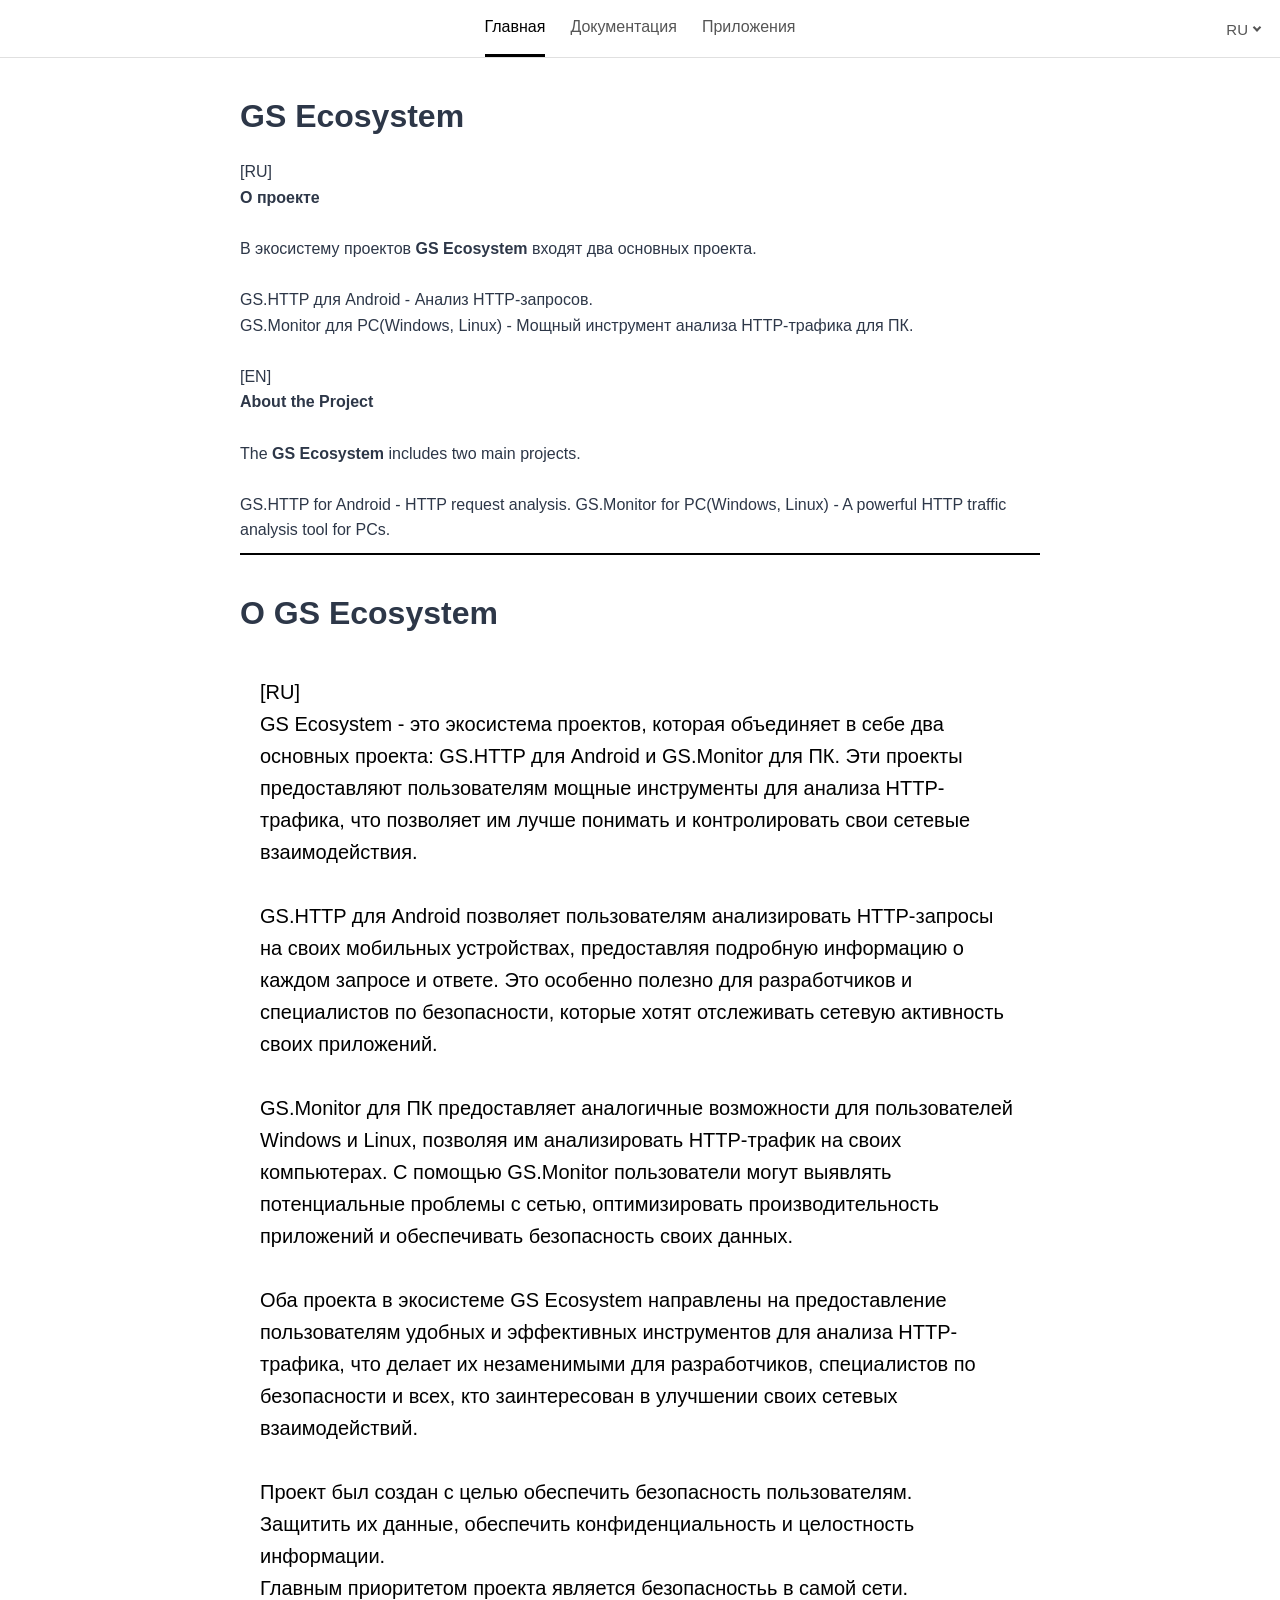
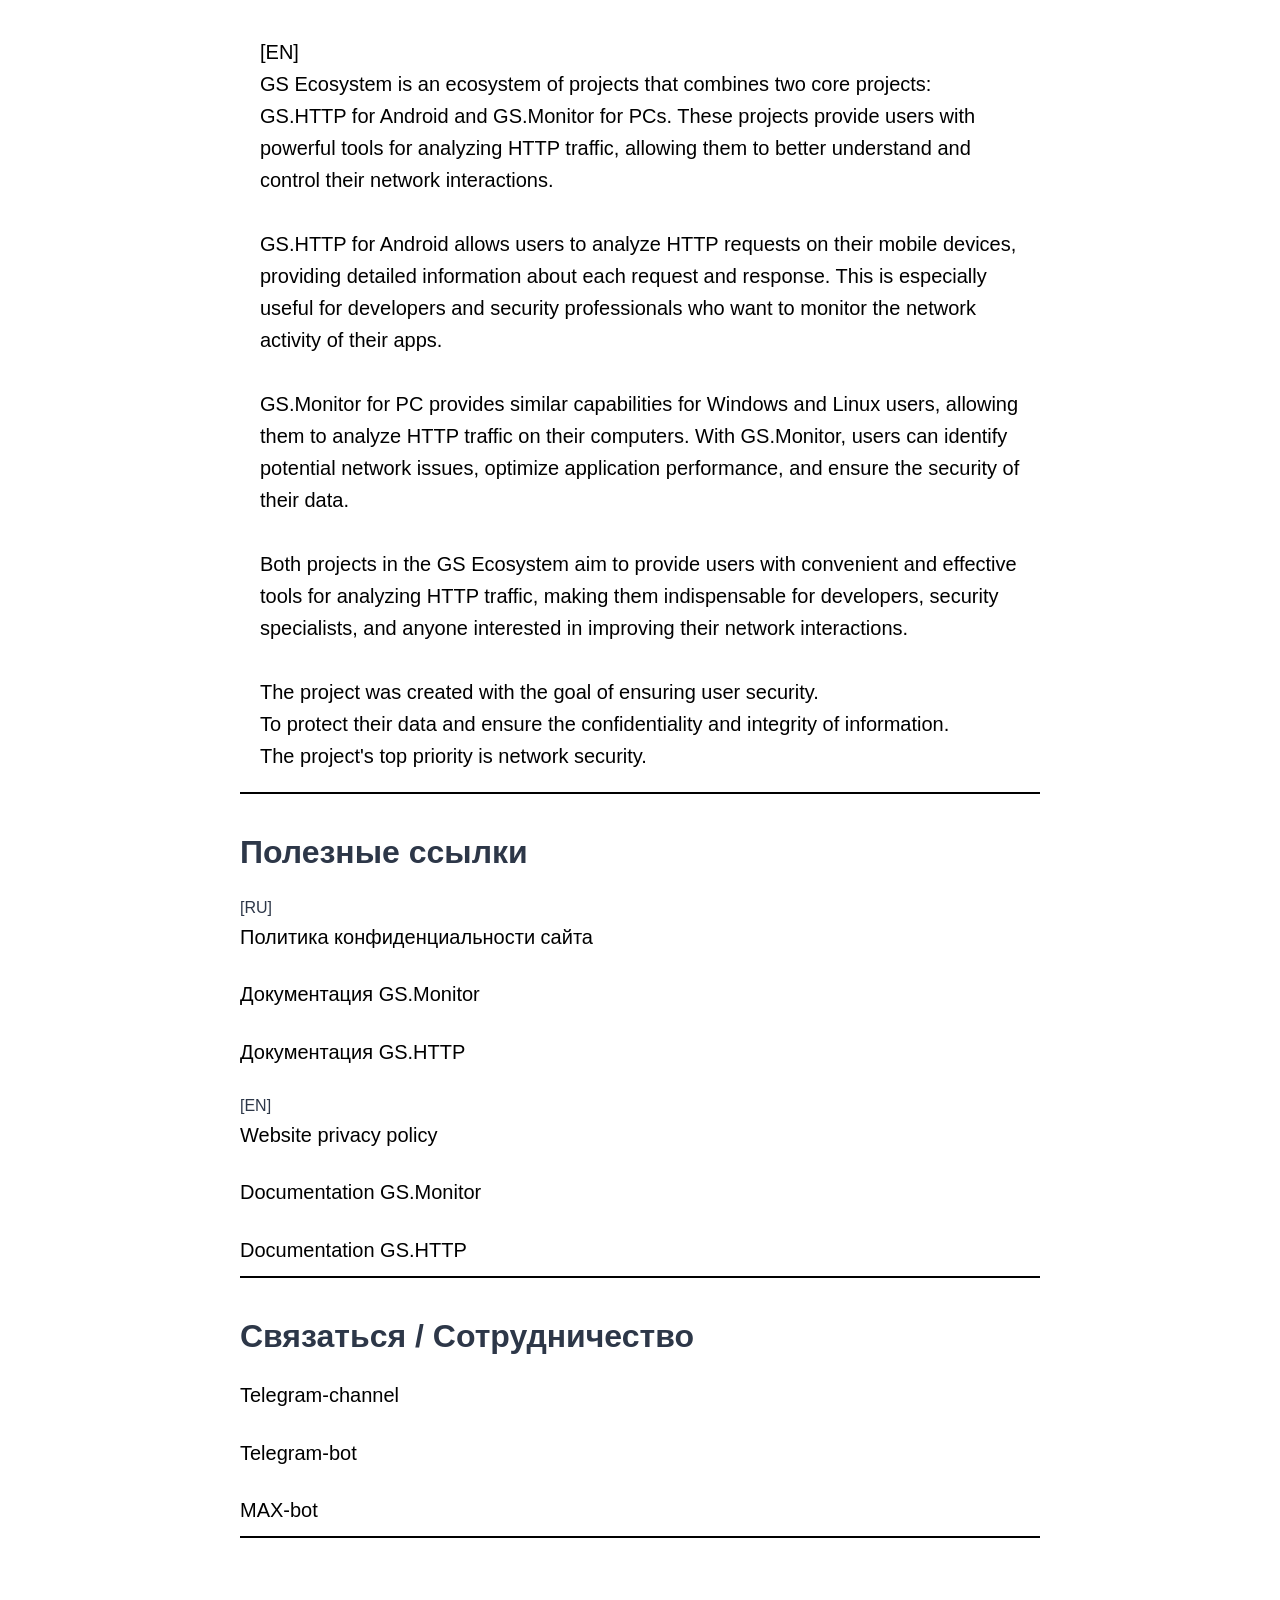
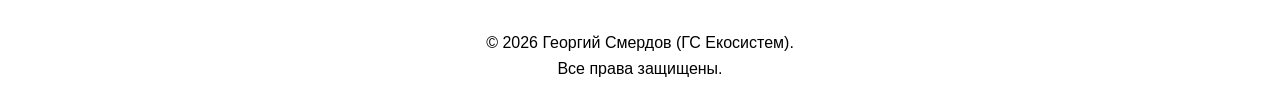
==== commit dbea4b66: "Update index.html" ====
--- a/index.html
+++ b/index.html
@@ -2,7 +2,7 @@
 <html lang="ru">
   <head>
     <meta charset="UTF-8" />
-    <meta name="viewport" content="width=device-width, initial-scale=1.0">
+    <meta name="viewport" content="width=device-width, initial-scale=0.5">
     <title>GS | Ecosystem</title>
     <link rel="stylesheet" href="style.css" />
     <link rel="stylesheet" href="lang-button.css" />
--- a/style.css
+++ b/style.css
@@ -1,55 +1,13 @@
-:root {
-  --black: #000000;
-  --gray: #555555;
-}
+body { font-family: -apple-system, BlinkMacSystemFont, "Segoe UI", Roboto, Helvetica, Arial, sans-serif; background-color: #ffffff; margin: 0; padding: 0; } 
+.header { display: flex; align-items: center; justify-content: space-between; padding: 0; border-bottom: 1px solid #e0e0e0; position: relative; } 
+.header-right { position: absolute; right: 20px; top: 50%; transform: translateY(-50%); z-index: 10; width: 100px; display: flex; justify-content: flex-end; } 
+.header-left { width: auto; } 
+.nav-menu { display: flex; justify-content: center; gap: 25px; list-style: none; padding: 0; margin: 0; } 
+.nav-link { display: block; padding: 18px 0; text-decoration: none; color: #555555; font-size: 16px; font-weight: 500; border-bottom: 3px solid transparent; transition: all 0.2s ease; } 
+.nav-link.active, .nav-link:hover { color: #000000; border-bottom-color: #000000; } 
+.tl_main_page_container { padding: 0; } 
+.formater_cvet { max-width: 800px; margin: 40px auto; padding: 0 20px; color: #2d3748; }
 
-body {
-  font-family: -apple-system, BlinkMacSystemFont, "Segoe UI", Roboto, Helvetica, Arial, sans-serif;
-  margin: 0;
-  color: #2d3748;
-}
-
-
-.header {
-  display: flex;
-  flex-wrap: wrap;
-  align-items: center;
-  justify-content: space-between;
-  padding: 10px 20px;
-  border-bottom: 1px solid #e0e0e0;
-  gap: 15px;
-}
-
-.nav-menu {
-  display: flex;
-  gap: 20px;
-  list-style: none;
-  padding: 0;
-}
-
-.nav-link {
-  display: block;
-  padding: 10px 0;
-  text-decoration: none;
-  color: var(--gray);
-  font-size: 16px;
-  font-weight: 500;
-  border-bottom: 3px solid transparent;
-  transition: 0.2s;
-}
-
-.nav-link.active, .nav-link:hover {
-  color: var(--black);
-  border-bottom-color: var(--black);
-}
-
-
-.tl_main_page_container,
-.formater_cvet {
-  max-width: 800px;
-  margin: 40px auto;
-  padding: 0 20px;
-}
 
 
 .favorite-link {
